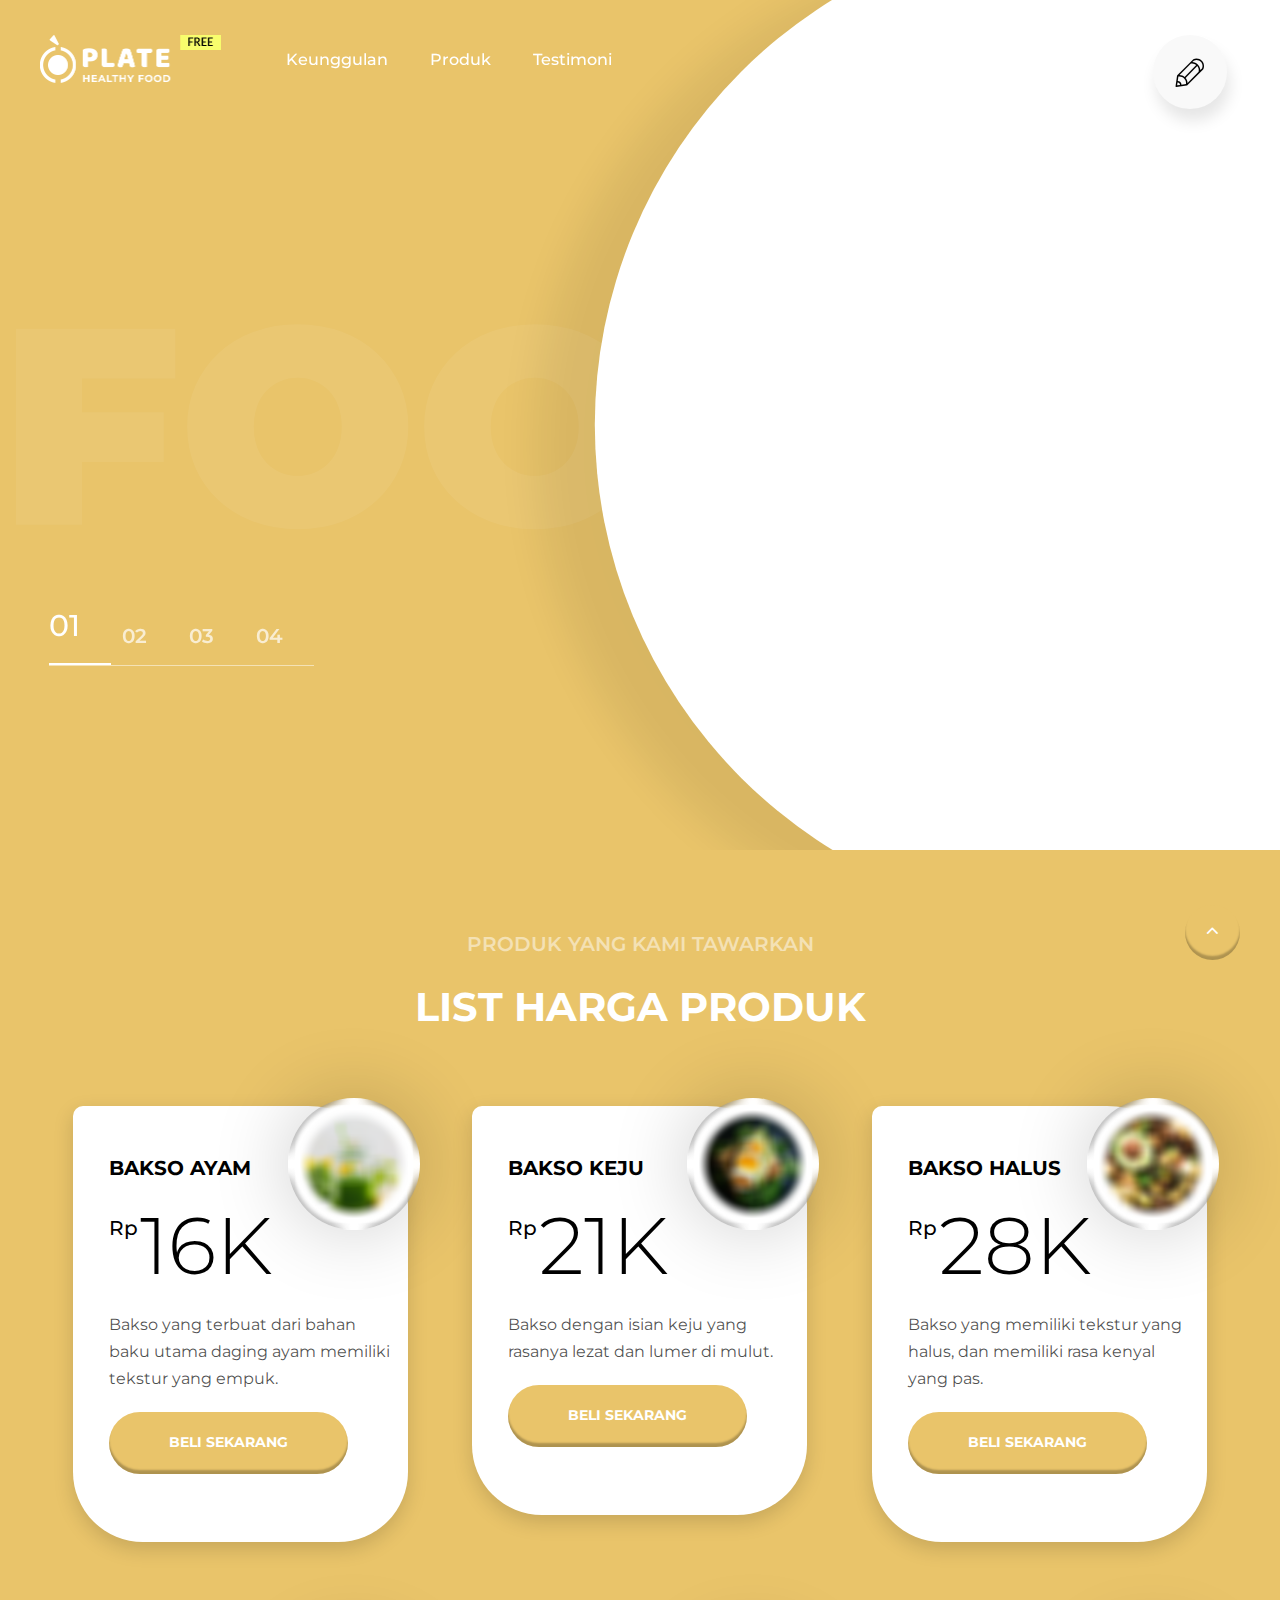
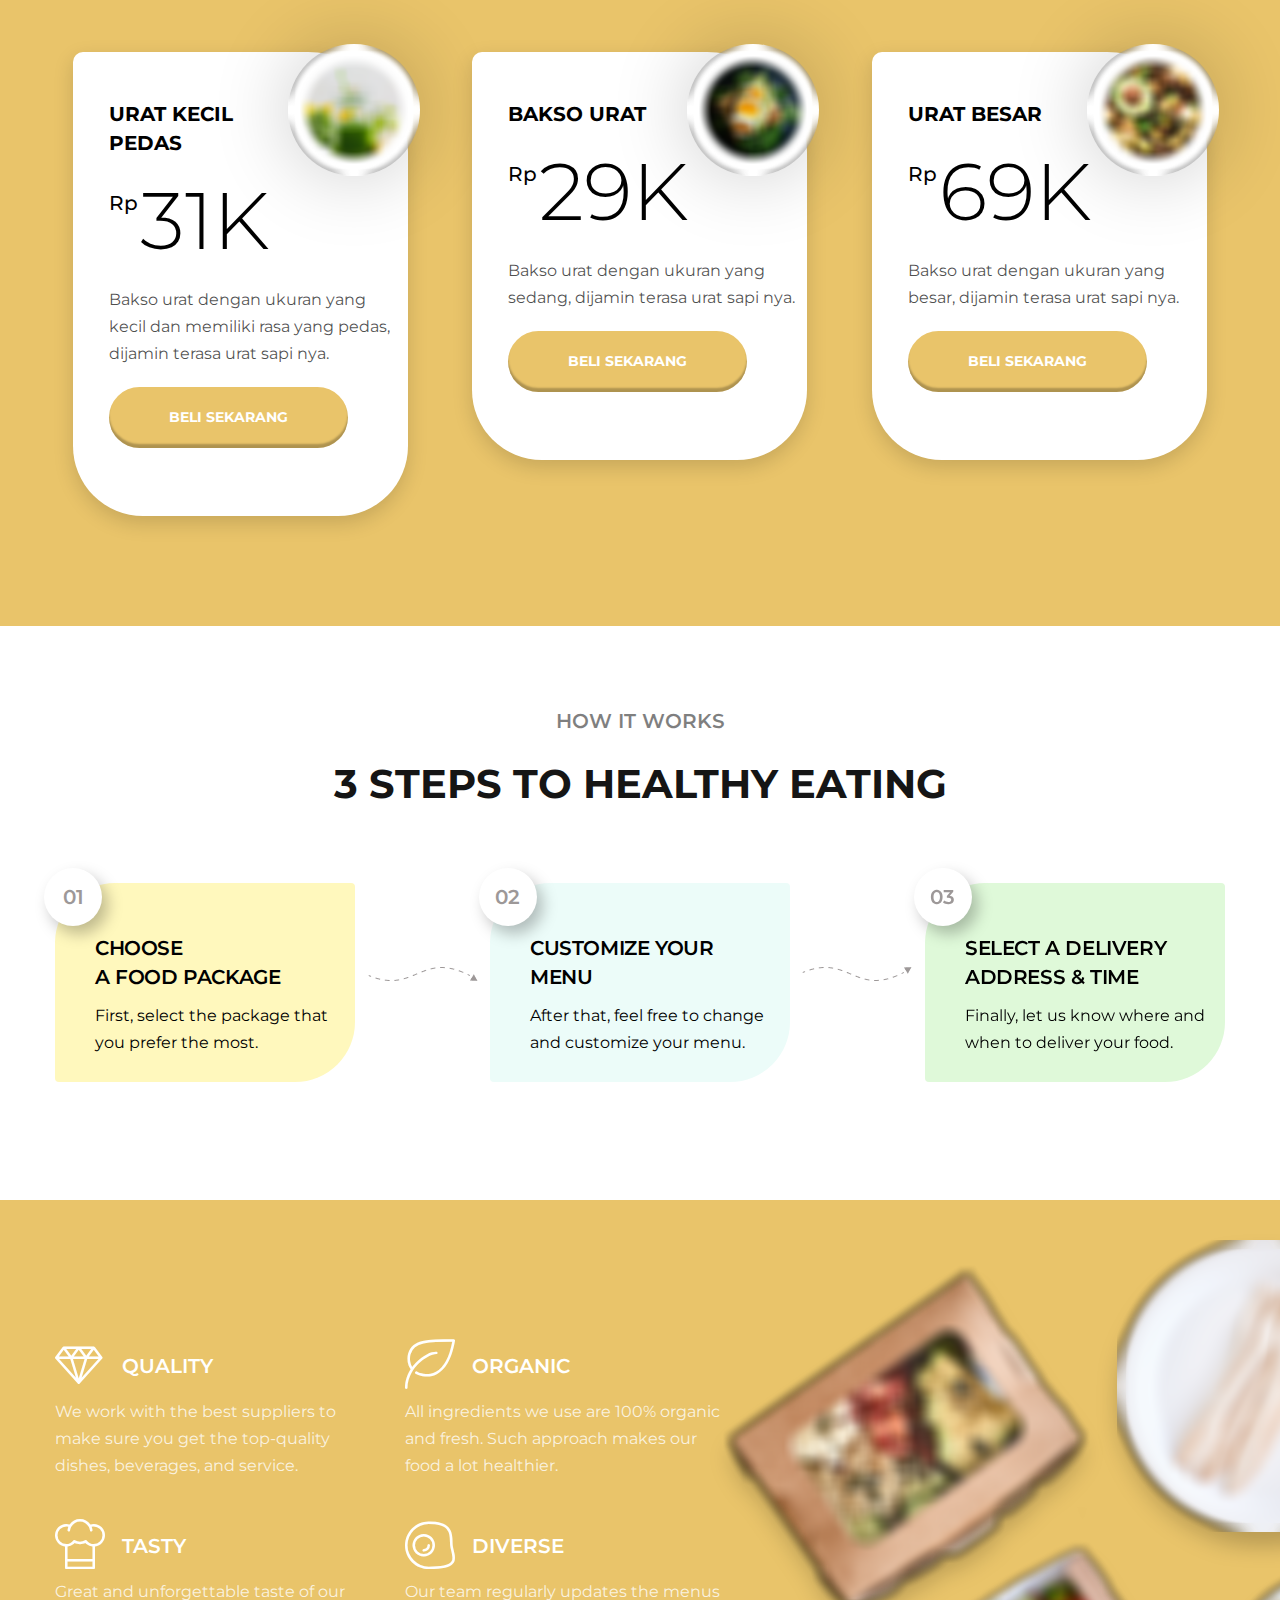
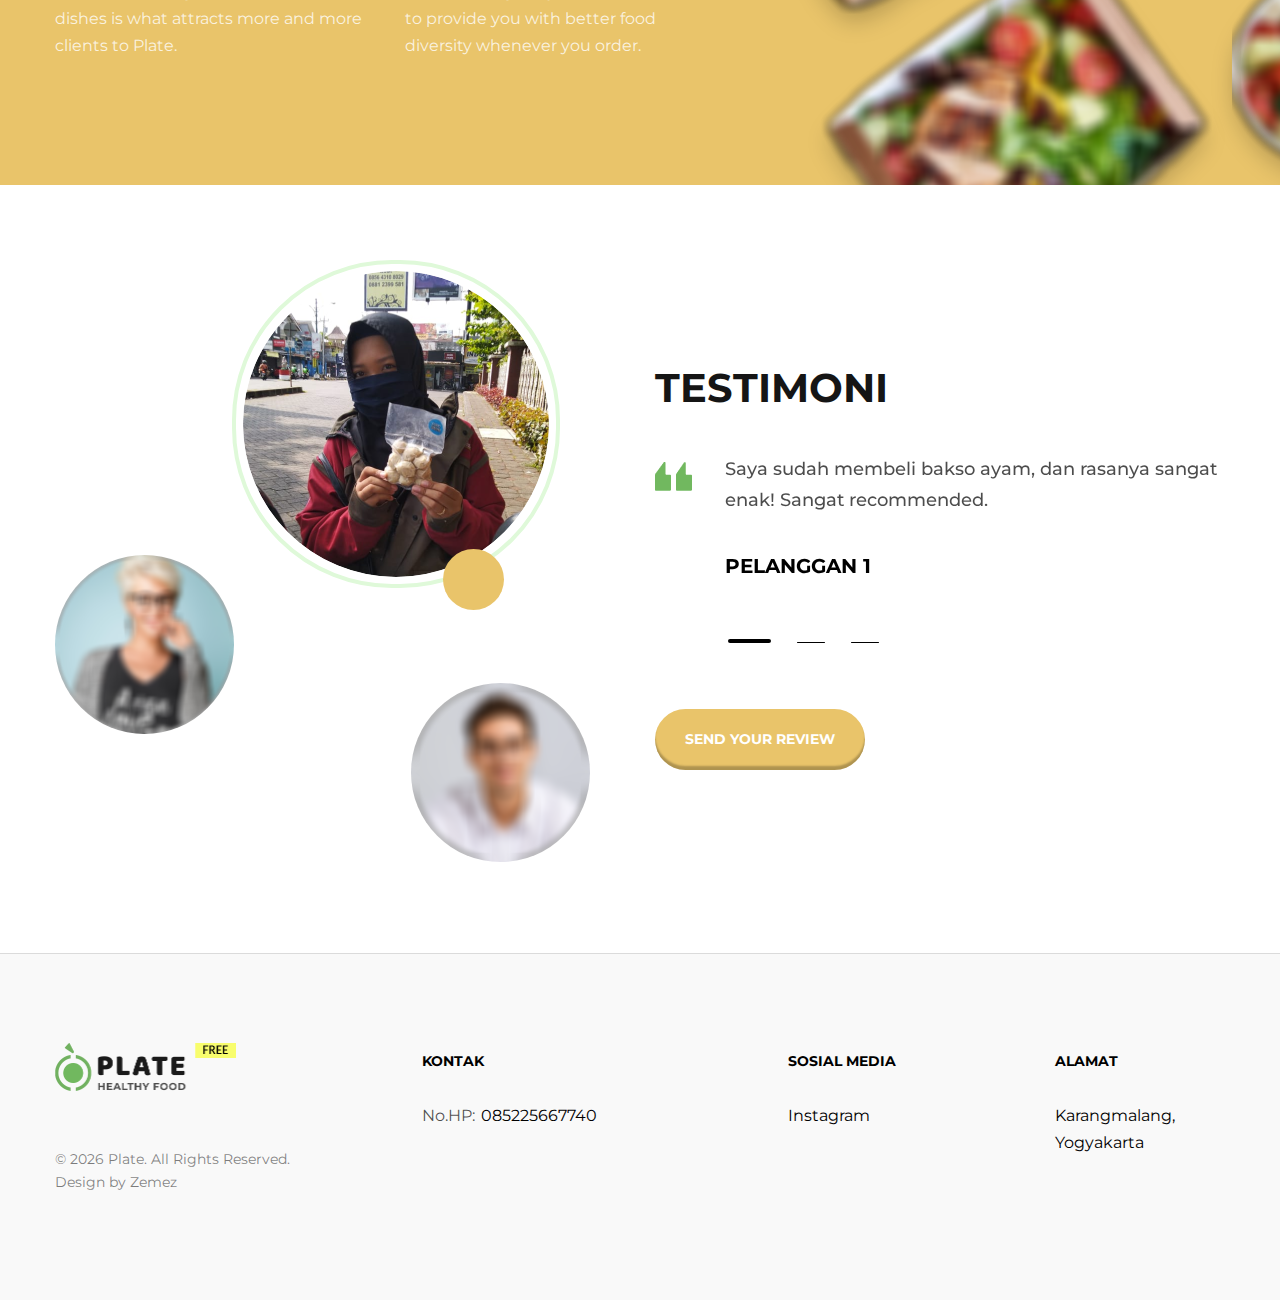
==== index.html @ d0fcd474 "Update index.html" ====
<!DOCTYPE html>
<html class="wide wow-animation" lang="en">
  <head>
    <title>Home</title>
    <meta charset="utf-8">
    <meta name="viewport" content="width=device-width, height=device-height, initial-scale=1.0">
    <meta http-equiv="X-UA-Compatible" content="IE=edge">
    <link rel="icon" href="images/favicon.ico" type="image/x-icon">
    <link rel="stylesheet" type="text/css" href="//fonts.googleapis.com/css?family=Montserrat:300,400,500,600,700,900">
    <link rel="stylesheet" href="css/bootstrap.css">
    <link rel="stylesheet" href="css/fonts.css">
    <link rel="stylesheet" href="css/style.css">
    <style>.ie-panel{display: none;background: #212121;padding: 10px 0;box-shadow: 3px 3px 5px 0 rgba(0,0,0,.3);clear: both;text-align:center;position: relative;z-index: 1;} html.ie-10 .ie-panel, html.lt-ie-10 .ie-panel {display: block;}</style>
  </head>
  <body>
    <div class="ie-panel"><a href="http://windows.microsoft.com/en-US/internet-explorer/"><img src="images/ie8-panel/warning_bar_0000_us.jpg" height="42" width="820" alt="You are using an outdated browser. For a faster, safer browsing experience, upgrade for free today."></a></div>
    <div class="preloader">
      <div class="loader">
        <div class="ball"></div>
        <div class="ball"></div>
        <div class="ball"></div>
      </div>
    </div>
    <div class="page">      
      <div class="position-relative">
        <header class="section page-header" id="keunggulan">
          <!--RD Navbar-->
          <div class="rd-navbar-wrap">
            <nav class="rd-navbar rd-navbar-classic context-dark" data-layout="rd-navbar-fixed" data-sm-layout="rd-navbar-fixed" data-md-layout="rd-navbar-fixed" data-lg-layout="rd-navbar-fixed" data-xl-layout="rd-navbar-static" data-xxl-layout="rd-navbar-static" data-md-device-layout="rd-navbar-fixed" data-lg-device-layout="rd-navbar-fixed" data-xl-device-layout="rd-navbar-static" data-xxl-device-layout="rd-navbar-static" data-lg-stick-up-offset="10px" data-xl-stick-up-offset="10px" data-xxl-stick-up-offset="10px" data-lg-stick-up="true" data-xl-stick-up="true" data-xxl-stick-up="true">
              <div class="rd-navbar-main-outer">
                <div class="rd-navbar-main">
                  <!--RD Navbar Panel-->
                  <div class="rd-navbar-panel">
                    <!--RD Navbar Toggle-->
                    <button class="rd-navbar-toggle" data-rd-navbar-toggle=".rd-navbar-nav-wrap"><span></span></button>
                    <!--RD Navbar Brand-->
                    <div class="rd-navbar-brand">
                      <!--Brand--><a class="brand" href="index.html"><img class="brand-logo-dark" src="images/logo-default-363x100.png" alt="" width="181" height="50"/><img class="brand-logo-light" src="images/logo-inverse-363x100.png" alt="" width="181" height="50"/></a>
                    </div>
                  </div>
                  <div class="rd-navbar-nav-wrap">
                    <ul class="rd-navbar-nav">
                      <li class="rd-nav-item"><a class="rd-nav-link" href="#keunggulan">Keunggulan</a>
                      </li>
                      <li class="rd-nav-item"><a class="rd-nav-link" href="#produk">Produk</a>
                      </li>
                      <li class="rd-nav-item"><a class="rd-nav-link" href="#testimoni">Testimoni</a>
                      </li>
                    </ul>
                  </div>
                </div>
              </div>
              <button class="rd-navbar-aside-open-toggle" data-custom-toggle="#rd-navbar-aside"></button>
              <div class="rd-navbar-aside" id="rd-navbar-aside">
                <h3>Pesan via WhatsApp<br><br></h3>
                <!--RD Mailform-->
                <div class="col-12">
                  <a class="button button-primary" href="https://api.whatsapp.com/send?phone=6285225667740&text=Halo%20,%20apakah%20bakso%20frozen%20ready?">Pesan sekarang</a>
                </div>
              </div>
            </nav>
          </div>
        </header>
        <!--Swiper-->
        <section class="section swiper-container swiper-slider bg-primary" data-autoplay="3500" data-loop="false" data-simulate-touch="false" data-effect="circle-bg" data-speed="750">
          <div class="swiper-bg-text">Food</div>
          <div class="swiper-wrapper">
            <div class="swiper-slide" data-circle-cx=".855" data-circle-cy=".5" data-circle-r=".39">
              <div class="swiper-slide-caption section-md">
                <div class="container">
                  <div class="row row-50 align-items-center swiper-custom-row">
                    <div class="col-lg-5">
                      <h3 class="subtitle" data-swiper-anime='{"animation":"swiperContentRide","duration":900,"delay":900}'>Selamat datang di Bakso4Sekawan</h3>
                      <h1 data-swiper-anime='{"animation":"swiperContentRide","duration":1000,"delay":1000}' data-subtext="#1">Harga terjangkau</h1>
                      <p class="big" data-swiper-anime='{"animation":"swiperContentRide","duration":1100,"delay":1100}'>Harga yang kami tawarkan sangat terjangkau dibanding dengan kompetitor lain.</p>
                      <p class="postitle" data-swiper-anime='{"animation":"swiperContentRide","duration":1200,"delay":1200}'>Murah</p>
                    </div>
                    <div class="box-round-wrap"><img src="images/slider-01-671x671.png" alt="" width="671" height="335" data-swiper-anime='{"animation":"swiperContentFade","duration":1000,"delay":1000}'/>
                    </div>
                  </div>
                </div>
              </div>
            </div>
            <div class="swiper-slide" data-circle-cx=".855" data-circle-cy=".5" data-circle-r=".39">
              <div class="swiper-slide-caption section-md">
                <div class="container">
                  <div class="row row-50 align-items-center swiper-custom-row">
                    <div class="col-lg-5">                      
                      <h1 data-swiper-anime='{"animation":"swiperContentRide","duration":1000,"delay":1000}' data-subtext="100%">HALAL</h1>
                      <p class="big" data-swiper-anime='{"animation":"swiperContentRide","duration":1100,"delay":1100}'>Semua produk kami 100% Halal sehingga aman untuk dikonsumsi.</p>
                      <p class="postitle" data-swiper-anime='{"animation":"swiperContentRide","duration":1200,"delay":1200}'>Halal</p>
                    </div>
                    <div class="box-round-wrap"><img src="images/slider-02-671x671.png" alt="" width="671" height="335" data-swiper-anime='{"animation":"swiperContentFade","duration":1000,"delay":1000}'/>
                    </div>
                  </div>
                </div>
              </div>
            </div>
            <div class="swiper-slide" data-circle-cx=".855" data-circle-cy=".5" data-circle-r=".39">
              <div class="swiper-slide-caption section-md">
                <div class="container">
                  <div class="row row-50 align-items-center swiper-custom-row">
                    <div class="col-lg-5">
                      <h1 data-swiper-anime='{"animation":"swiperContentRide","duration":1000,"delay":1000}' data-subtext="6">Varian Bakso</h1>
                      <p class="big" data-swiper-anime='{"animation":"swiperContentRide","duration":1100,"delay":1100}'>Kami memiliki 6 varian bakso yang dapat anda beli.</p>
                      <p class="postitle" data-swiper-anime='{"animation":"swiperContentRide","duration":1200,"delay":1200}'>Bervariasi</p>
                    </div>
                    <div class="box-round-wrap"><img src="images/slider-03-671x671.png" alt="" width="671" height="335" data-swiper-anime='{"animation":"swiperContentFade","duration":1000,"delay":1000}'/>
                    </div>
                  </div>
                </div>
              </div>
            </div>
            <div class="swiper-slide" data-circle-cx=".855" data-circle-cy=".5" data-circle-r=".39">
              <div class="swiper-slide-caption section-md">
                <div class="container">
                  <div class="row row-50 align-items-center swiper-custom-row">
                    <div class="col-lg-5">                      
                      <h1 data-swiper-anime='{"animation":"swiperContentRide","duration":1000,"delay":1000}' data-subtext="2">Cara pembelian yang beragam</h1>
                      <p class="big" data-swiper-anime='{"animation":"swiperContentRide","duration":1100,"delay":1100}'>Produk kami dapat Anda pesan melalui Tokopedia dan Whatsapp.</p>
                      <p class="postitle" data-swiper-anime='{"animation":"swiperContentRide","duration":1200,"delay":1200}'>Pemesanan</p>
                    </div>
                    <div class="box-round-wrap"><img src="images/slider-04-671x671.png" alt="" width="671" height="335" data-swiper-anime='{"animation":"swiperContentFade","duration":1000,"delay":1000}'/>
                    </div>
                  </div>
                </div>
              </div>
            </div>
          </div>
          <!--Swiper Pagination-->
          <div class="swiper-pagination"></div>
        </section>
      </div>

      <!-- What we Offer-->
      <section class="section novi-bg novi-bg-img section-md-4 bg-primary" id="produk">
        <div class="container">
          <div class="text-center">
            <h3>Produk yang kami tawarkan</h3>
            <h2>List harga produk</h2>
          </div>
          <div class="row row-50 justify-content-center">
            <div class="col-xl-4 col-md-6">
              <!-- Product-->
              <div class="product novi-bg bg-default">
                <h3 class="product-title">bakso ayam</h3><img class="product-img" src="images/product-01-176x176.png" alt="" width="132" height="88"/>
                <div class="product-price">
                  <div class="product-price-header">
                    <div class="product-price-currency">Rp</div>
                    <div class="product-price-value">16K</div>
                  </div>
                  
                </div>
                <p class="product-text">Bakso yang terbuat dari bahan baku utama daging ayam memiliki tekstur yang empuk. </p><a class="button button-primary" href="https://www.tokopedia.com/msy06/bakso-forzen-bakso-ayam">Beli sekarang</a>
                
              </div>
            </div>
            <div class="col-xl-4 col-md-6">
              <!-- Product-->
              <div class="product novi-bg bg-default">
                <h3 class="product-title">bakso keju</h3><img class="product-img" src="images/product-02-176x176.png" alt="" width="132" height="88"/>
                <div class="product-price">
                  <div class="product-price-header">
                    <div class="product-price-currency">Rp</div>
                    <div class="product-price-value">21K</div>
                  </div>
                  
                </div>
                <p class="product-text">Bakso dengan isian keju yang rasanya lezat dan lumer di mulut.</p><a class="button button-primary" href="https://www.tokopedia.com/msy06/bakso-forzen-bakso-keju">Beli sekarang</a>
                
              </div>
            </div>
            <div class="col-xl-4 col-md-6">
              <!-- Product-->
              <div class="product novi-bg bg-default">
                <h3 class="product-title">bakso halus</h3><img class="product-img" src="images/product-03-176x176.png" alt="" width="132" height="88"/>
                <div class="product-price">
                  <div class="product-price-header">
                    <div class="product-price-currency">Rp</div>
                    <div class="product-price-value">28K</div>
                  </div>
                  
                </div>
                <p class="product-text">Bakso yang memiliki tekstur yang halus, dan memiliki rasa kenyal yang pas.</p><a class="button button-primary" href="https://www.tokopedia.com/msy06/bakso-forzen-bakso-halus">Beli sekarang</a>
                
              </div>
            </div>
          </div>
        </div>
      </section>

      <section class="section novi-bg novi-bg-img section-md-4 bg-primary">
        <div class="container">
          <div class="row row-50 justify-content-center">
            <div class="col-xl-4 col-md-6">
              <!-- Product-->
              <div class="product novi-bg bg-default">
                <h3 class="product-title">Urat kecil<br>pedas</h3><img class="product-img" src="images/product-01-176x176.png" alt="" width="132" height="88"/>
                <div class="product-price">
                  <div class="product-price-header">
                    <div class="product-price-currency">Rp</div>
                    <div class="product-price-value">31K</div>
                  </div>
                  
                </div>
                <p class="product-text">Bakso urat dengan ukuran yang kecil dan memiliki rasa yang pedas, dijamin terasa urat sapi nya.</p><a class="button button-primary" href="https://www.tokopedia.com/msy06/bakso-forzen-urat-kecil-pdas">Beli sekarang</a>
                
              </div>
            </div>
            <div class="col-xl-4 col-md-6">
              <!-- Product-->
              <div class="product novi-bg bg-default">
                <h3 class="product-title">Bakso urat</h3><img class="product-img" src="images/product-02-176x176.png" alt="" width="132" height="88"/>
                <div class="product-price">
                  <div class="product-price-header">
                    <div class="product-price-currency">Rp</div>
                    <div class="product-price-value">29K</div>
                  </div>
                  
                </div>
                <p class="product-text">Bakso urat dengan ukuran yang sedang, dijamin terasa urat sapi nya.</p><a class="button button-primary" href="https://www.tokopedia.com/msy06/bakso-forzen-bakso-urat">Beli sekarang</a>
                
              </div>
            </div>
            <div class="col-xl-4 col-md-6">
              <!-- Product-->
              <div class="product novi-bg bg-default">
                <h3 class="product-title">urat besar</h3><img class="product-img" src="images/product-03-176x176.png" alt="" width="132" height="88"/>
                <div class="product-price">
                  <div class="product-price-header">
                    <div class="product-price-currency">Rp</div>
                    <div class="product-price-value">69K</div>
                  </div>
                  
                </div>
                <p class="product-text">Bakso urat dengan ukuran yang besar, dijamin terasa urat sapi nya.</p><a class="button button-primary" href="https://www.tokopedia.com/msy06/bakso-forzen-urat-besar">Beli sekarang</a>
                
              </div>
            </div>
          </div>
        </div>
      </section>

      <!-- How it Works-->
      <section class="section novi-bg novi-bg-img section-md-2 bg-default">
        <div class="container">
          <div class="text-center">
            <h3>how it works</h3>
            <h2>3 steps to healthy eating</h2>
          </div>
          <div class="row row-50 post-classic-counter justify-content-lg-between justify-content-center">
            <div class="col-lg-4 col-sm-6">
              <div class="post-classic novi-bg bg-secondary-1">
                <h3 class="post-classic-title">choose <br> a food package</h3>
                <p class="post-classic-text">First, select the package that you prefer the most.</p>
              </div>
            </div>
            <div class="col-lg-4 col-sm-6">
              <div class="post-classic novi-bg bg-secondary-2">
                <h3 class="post-classic-title">customize your menu</h3>
                <p class="post-classic-text">After that, feel free to change and customize your menu.</p>
              </div>
            </div>
            <div class="col-lg-4 col-sm-6">
              <div class="post-classic novi-bg bg-secondary-3">
                <h3 class="post-classic-title">Select a delivery <br> address & time</h3>
                <p class="post-classic-text">Finally, let us know where and when to deliver your food.</p>
              </div>
            </div>
          </div>
        </div>
      </section>

      <!-- Advantages-->
      <section class="section novi-bg novi-bg-img section-custom section-lg bg-primary">
        <div class="container">
          <div class="row row-fix">
            <div class="col-lg-7">
              <div class="row row-40">
                <div class="col-md-6">
                  <div class="box-icon">
                    <div class="box-icon-header">
                      <div class="icon novi-icon icon-lg linearicons-diamond2"></div>
                      <h3 class="box-icon-title">Quality</h3>
                    </div>
                    <p class="box-icon-text">We work with the best suppliers to make sure you get the top-quality dishes, beverages, and service.</p>
                  </div>
                </div>
                <div class="col-md-6">
                  <div class="box-icon">
                    <div class="box-icon-header">
                      <div class="icon novi-icon icon-lg linearicons-leaf"></div>
                      <h3 class="box-icon-title">organic</h3>
                    </div>
                    <p class="box-icon-text">All ingredients we use are 100% organic and fresh. Such approach makes our food a lot healthier.</p>
                  </div>
                </div>
                <div class="col-md-6">
                  <div class="box-icon">
                    <div class="box-icon-header">
                      <div class="icon novi-icon icon-lg linearicons-chef"></div>
                      <h3 class="box-icon-title">tasty</h3>
                    </div>
                    <p class="box-icon-text">Great and unforgettable taste of our dishes is what attracts more and more clients to Plate.</p>
                  </div>
                </div>
                <div class="col-md-6">
                  <div class="box-icon">
                    <div class="box-icon-header">
                      <div class="icon novi-icon icon-lg linearicons-egg2"></div>
                      <h3 class="box-icon-title">Diverse</h3>
                    </div>
                    <p class="box-icon-text">Our team regularly updates the menus to provide you with better food diversity whenever you order.</p>
                  </div>
                </div>
              </div>
            </div>
          </div>
        </div>
        <div class="box-custom-3">
          <div class="box-custom-3-img-wrap"><img src="images/home-01-382x375.png" alt="" width="382" height="187"/>
          </div>
          <div class="box-custom-3-img-wrap"><img src="images/home-02-293x293.png" alt="" width="293" height="146"/>
          </div>
          <div class="box-custom-3-img-wrap"><img src="images/home-03-461x407.png" alt="" width="461" height="203"/>
          </div>
          <div class="box-custom-3-img-wrap"><img src="images/home-04-191x191.png" alt="" width="191" height="95"/>
          </div>
        </div>
      </section>

      <!-- Testimonials-->
      <section class="section novi-bg novi-bg-img section-md-3 bg-default" id="testimoni">
        <div class="container">
          <div class="row row-40 align-items-center">
            <div class="col-lg-6">
              <div class="owl-pagination-custom" id="owl-pagination-custom">
                <div class="data-dots-custom" data-owl-item="0"><img src="images/testimoni1.png" alt="" width="306" height="153"/>
                </div>
                <div class="data-dots-custom" data-owl-item="1"><img src="images/shutter-testimonials-02-306x306.png" alt="" width="179" height="89"/>
                </div>
                <div class="data-dots-custom" data-owl-item="2"><img src="images/testimonials-03-179x179.png" alt="" width="179" height="89"/>
                </div>
              </div>
            </div>
            <div class="col-lg-6">              
              <h2>Testimoni</h2>
              <!-- Owl Carousel-->
              <div class="quote-classic-wrap">
                <div class="quote-classic-img"><img src="images/quote-37x29.png" alt="" width="37" height="14"/>
                </div>
                <div class="owl-carousel owl-carousel-classic" data-items="1" data-dots="true" data-loop="false" data-autoplay="false" data-mouse-drag="false" data-dots-custom="#owl-pagination-custom">
                  <div class="quote-classic">
                    <p class="big">Saya sudah membeli bakso ayam, dan rasanya sangat enak! Sangat recommended.</p>
                    <h3 class="quote-classic-name">Pelanggan 1</h3>
                  </div>
                  <div class="quote-classic">
                    <p class="big">Saya suka bakso keju, rasanya sangat enak sekali.</p>
                    <h3 class="quote-classic-name">Pelanggan 2</h3>
                  </div>
                  <div class="quote-classic">
                    <p class="big">Harganya sangat murah, dan penjualnya juga ramah.</p>
                    <h3 class="quote-classic-name">Pelanggan 3</h3>
                  </div>
                </div>
              </div><a class="button button-primary button-sm" href="https://bakso4sekawan.store/mt.html">Send Your Review</a>
            </div>
          </div>
        </div>
      </section>

      
      <footer class="section footer-classic">
        <div class="container">
          <div class="row row-50 justify-content-between">
            <div class="col-xl-3 col-md-6">
              <!--Brand--><a class="brand" href="index.html"><img class="brand-logo-dark" src="images/logo-default-363x100.png" alt="" width="181" height="50"/><img class="brand-logo-light" src="images/logo-inverse-363x100.png" alt="" width="181" height="50"/></a>
              <p class="rights"><span>&copy;&nbsp;</span><span class="copyright-year"></span><span>&nbsp;</span><span>Plate</span><span>.&nbsp;All Rights Reserved. Design by Zemez</span></p>
            </div>
            <div class="col-xl-3 col-md-6">
              <p class="footer-classic-title">Kontak</p>
              <ul class="footer-classic-list">
                <li>
                  <ul>
                    <li>
                      <dl class="footer-classic-dl">
                        <dt>No.HP:</dt>
                        <dd><a href="tel:#">085225667740</a></dd>
                      </dl>
                    </li>                    
                  </ul>
                </li>                
              </ul>
            </div>
            <div class="col-xl-2 col-md-6">
              <p class="footer-classic-title">Sosial Media</p>
              <ul class="footer-classic-nav">
                <li><a href="https://instagram.com/bakso_4sekawan">Instagram</a></li>                
              </ul>
            </div>
            <div class="col-xl-2 col-md-6">
              <p class="footer-classic-title">Alamat</p>
              <ul class="footer-classic-nav">
                <li><a href="https://goo.gl/maps/tL8tVJrXXjxfgPoo7">Karangmalang, Yogyakarta</a></li>                
              </ul>
            </div>
          </div>
        </div>
      </footer>
    </div>
    <div class="snackbars" id="form-output-global"></div>
    <script src="js/core.min.js"></script>
    <script src="js/script.js"></script>
    <!--coded by kraken-->
  </body>
</html>
---- css/fonts.css ----
/*
* Fonts
*//*
*
* Font Awesome Icons 4.7.0
* --------------------------------------------------
*/@font-face {	font-family: 'FontAwesome';	src: url("../fonts/fontawesome-webfont.eot?v=4.7.0");	src: url("../fonts/fontawesome-webfont.eot?#iefix&v=4.7.0") format("embedded-opentype"), url("../fonts/fontawesome-webfont.woff2?v=4.7.0") format("woff2"), url("../fonts/fontawesome-webfont.woff?v=4.7.0") format("woff"), url("../fonts/fontawesome-webfont.ttf?v=4.7.0") format("truetype"), url("../fonts/fontawesome-webfont.svg?v=4.7.0#fontawesomeregular") format("svg");	font-weight: normal;	font-style: normal;}.fa {	display: inline-block;	font-family: 'FontAwesome';	font-size: inherit;	text-rendering: auto;	-webkit-font-smoothing: antialiased;	-moz-osx-font-smoothing: grayscale;}[class*='fa-']:before {	font-weight: 400;	font-family: 'FontAwesome';}/* makes the font 33% larger relative to the icon container */.fa-lg {	font-size: 1.33333333em;	line-height: 0.75em;	vertical-align: -15%;}.fa-2x {	font-size: 2em;}.fa-3x {	font-size: 3em;}.fa-4x {	font-size: 4em;}.fa-5x {	font-size: 5em;}.fa-fw {	width: 1.28571429em;	text-align: center;}.fa-ul {	padding-left: 0;	margin-left: 2.14285714em;	list-style-type: none;}.fa-ul > li {	position: relative;}.fa-li {	position: absolute;	left: -2.14285714em;	width: 2.14285714em;	top: 0.14285714em;	text-align: center;}.fa-li.fa-lg {	left: -1.85714286em;}.fa-border {	padding: .2em .25em .15em;	border: solid 0.08em #eeeeee;	border-radius: .1em;}.fa-pull-left {	float: left;}.fa-pull-right {	float: right;}.fa.fa-pull-left {	margin-right: .3em;}.fa.fa-pull-right {	margin-left: .3em;}/* Deprecated as of 4.4.0 */.pull-right {	float: right;}.pull-left {	float: left;}.fa.pull-left {	margin-right: .3em;}.fa.pull-right {	margin-left: .3em;}.fa-spin {	-webkit-animation: fa-spin 2s infinite linear;	animation: fa-spin 2s infinite linear;}.fa-pulse {	-webkit-animation: fa-spin 1s infinite steps(8);	animation: fa-spin 1s infinite steps(8);}@-webkit-keyframes fa-spin {	0% {		-webkit-transform: rotate(0deg);		transform: rotate(0deg);	}	100% {		-webkit-transform: rotate(359deg);		transform: rotate(359deg);	}}@keyframes fa-spin {	0% {		-webkit-transform: rotate(0deg);		transform: rotate(0deg);	}	100% {		-webkit-transform: rotate(359deg);		transform: rotate(359deg);	}}.fa-rotate-90 {	-ms-filter: "progid:DXImageTransform.Microsoft.BasicImage(rotation=1)";	-webkit-transform: rotate(90deg);	-ms-transform: rotate(90deg);	transform: rotate(90deg);}.fa-rotate-180 {	-ms-filter: "progid:DXImageTransform.Microsoft.BasicImage(rotation=2)";	-webkit-transform: rotate(180deg);	-ms-transform: rotate(180deg);	transform: rotate(180deg);}.fa-rotate-270 {	-ms-filter: "progid:DXImageTransform.Microsoft.BasicImage(rotation=3)";	-webkit-transform: rotate(270deg);	-ms-transform: rotate(270deg);	transform: rotate(270deg);}.fa-flip-horizontal {	-ms-filter: "progid:DXImageTransform.Microsoft.BasicImage(rotation=0, mirror=1)";	-webkit-transform: scale(-1, 1);	-ms-transform: scale(-1, 1);	transform: scale(-1, 1);}.fa-flip-vertical {	-ms-filter: "progid:DXImageTransform.Microsoft.BasicImage(rotation=2, mirror=1)";	-webkit-transform: scale(1, -1);	-ms-transform: scale(1, -1);	transform: scale(1, -1);}:root .fa-rotate-90,:root .fa-rotate-180,:root .fa-rotate-270,:root .fa-flip-horizontal,:root .fa-flip-vertical {	filter: none;}.fa-stack {	position: relative;	display: inline-block;	width: 2em;	height: 2em;	line-height: 2em;	vertical-align: middle;}.fa-stack-1x,.fa-stack-2x {	position: absolute;	left: 0;	width: 100%;	text-align: center;}.fa-stack-1x {	line-height: inherit;}.fa-stack-2x {	font-size: 2em;}.fa-inverse {	color: #ffffff;}/* Font Awesome uses the Unicode Private Use Area (PUA) to ensure screen
   readers do not read off random characters that represent icons */.fa-glass:before {	content: "\f000";}.fa-music:before {	content: "\f001";}.fa-search:before {	content: "\f002";}.fa-envelope-o:before {	content: "\f003";}.fa-heart:before {	content: "\f004";}.fa-star:before {	content: "\f005";}.fa-star-o:before {	content: "\f006";}.fa-user:before {	content: "\f007";}.fa-film:before {	content: "\f008";}.fa-th-large:before {	content: "\f009";}.fa-th:before {	content: "\f00a";}.fa-th-list:before {	content: "\f00b";}.fa-check:before {	content: "\f00c";}.fa-remove:before,.fa-close:before,.fa-times:before {	content: "\f00d";}.fa-search-plus:before {	content: "\f00e";}.fa-search-minus:before {	content: "\f010";}.fa-power-off:before {	content: "\f011";}.fa-signal:before {	content: "\f012";}.fa-gear:before,.fa-cog:before {	content: "\f013";}.fa-trash-o:before {	content: "\f014";}.fa-home:before {	content: "\f015";}.fa-file-o:before {	content: "\f016";}.fa-clock-o:before {	content: "\f017";}.fa-road:before {	content: "\f018";}.fa-download:before {	content: "\f019";}.fa-arrow-circle-o-down:before {	content: "\f01a";}.fa-arrow-circle-o-up:before {	content: "\f01b";}.fa-inbox:before {	content: "\f01c";}.fa-play-circle-o:before {	content: "\f01d";}.fa-rotate-right:before,.fa-repeat:before {	content: "\f01e";}.fa-refresh:before {	content: "\f021";}.fa-list-alt:before {	content: "\f022";}.fa-lock:before {	content: "\f023";}.fa-flag:before {	content: "\f024";}.fa-headphones:before {	content: "\f025";}.fa-volume-off:before {	content: "\f026";}.fa-volume-down:before {	content: "\f027";}.fa-volume-up:before {	content: "\f028";}.fa-qrcode:before {	content: "\f029";}.fa-barcode:before {	content: "\f02a";}.fa-tag:before {	content: "\f02b";}.fa-tags:before {	content: "\f02c";}.fa-book:before {	content: "\f02d";}.fa-bookmark:before {	content: "\f02e";}.fa-print:before {	content: "\f02f";}.fa-camera:before {	content: "\f030";}.fa-font:before {	content: "\f031";}.fa-bold:before {	content: "\f032";}.fa-italic:before {	content: "\f033";}.fa-text-height:before {	content: "\f034";}.fa-text-width:before {	content: "\f035";}.fa-align-left:before {	content: "\f036";}.fa-align-center:before {	content: "\f037";}.fa-align-right:before {	content: "\f038";}.fa-align-justify:before {	content: "\f039";}.fa-list:before {	content: "\f03a";}.fa-dedent:before,.fa-outdent:before {	content: "\f03b";}.fa-indent:before {	content: "\f03c";}.fa-video-camera:before {	content: "\f03d";}.fa-photo:before,.fa-image:before,.fa-picture-o:before {	content: "\f03e";}.fa-pencil:before {	content: "\f040";}.fa-map-marker:before {	content: "\f041";}.fa-adjust:before {	content: "\f042";}.fa-tint:before {	content: "\f043";}.fa-edit:before,.fa-pencil-square-o:before {	content: "\f044";}.fa-share-square-o:before {	content: "\f045";}.fa-check-square-o:before {	content: "\f046";}.fa-arrows:before {	content: "\f047";}.fa-step-backward:before {	content: "\f048";}.fa-fast-backward:before {	content: "\f049";}.fa-backward:before {	content: "\f04a";}.fa-play:before {	content: "\f04b";}.fa-pause:before {	content: "\f04c";}.fa-stop:before {	content: "\f04d";}.fa-forward:before {	content: "\f04e";}.fa-fast-forward:before {	content: "\f050";}.fa-step-forward:before {	content: "\f051";}.fa-eject:before {	content: "\f052";}.fa-chevron-left:before {	content: "\f053";}.fa-chevron-right:before {	content: "\f054";}.fa-plus-circle:before {	content: "\f055";}.fa-minus-circle:before {	content: "\f056";}.fa-times-circle:before {	content: "\f057";}.fa-check-circle:before {	content: "\f058";}.fa-question-circle:before {	content: "\f059";}.fa-info-circle:before {	content: "\f05a";}.fa-crosshairs:before {	content: "\f05b";}.fa-times-circle-o:before {	content: "\f05c";}.fa-check-circle-o:before {	content: "\f05d";}.fa-ban:before {	content: "\f05e";}.fa-arrow-left:before {	content: "\f060";}.fa-arrow-right:before {	content: "\f061";}.fa-arrow-up:before {	content: "\f062";}.fa-arrow-down:before {	content: "\f063";}.fa-mail-forward:before,.fa-share:before {	content: "\f064";}.fa-expand:before {	content: "\f065";}.fa-compress:before {	content: "\f066";}.fa-plus:before {	content: "\f067";}.fa-minus:before {	content: "\f068";}.fa-asterisk:before {	content: "\f069";}.fa-exclamation-circle:before {	content: "\f06a";}.fa-gift:before {	content: "\f06b";}.fa-leaf:before {	content: "\f06c";}.fa-fire:before {	content: "\f06d";}.fa-eye:before {	content: "\f06e";}.fa-eye-slash:before {	content: "\f070";}.fa-warning:before,.fa-exclamation-triangle:before {	content: "\f071";}.fa-plane:before {	content: "\f072";}.fa-calendar:before {	content: "\f073";}.fa-random:before {	content: "\f074";}.fa-comment:before {	content: "\f075";}.fa-magnet:before {	content: "\f076";}.fa-chevron-up:before {	content: "\f077";}.fa-chevron-down:before {	content: "\f078";}.fa-retweet:before {	content: "\f079";}.fa-shopping-cart:before {	content: "\f07a";}.fa-folder:before {	content: "\f07b";}.fa-folder-open:before {	content: "\f07c";}.fa-arrows-v:before {	content: "\f07d";}.fa-arrows-h:before {	content: "\f07e";}.fa-bar-chart-o:before,.fa-bar-chart:before {	content: "\f080";}.fa-twitter-square:before {	content: "\f081";}.fa-facebook-square:before {	content: "\f082";}.fa-camera-retro:before {	content: "\f083";}.fa-key:before {	content: "\f084";}.fa-gears:before,.fa-cogs:before {	content: "\f085";}.fa-comments:before {	content: "\f086";}.fa-thumbs-o-up:before {	content: "\f087";}.fa-thumbs-o-down:before {	content: "\f088";}.fa-star-half:before {	content: "\f089";}.fa-heart-o:before {	content: "\f08a";}.fa-sign-out:before {	content: "\f08b";}.fa-linkedin-square:before {	content: "\f08c";}.fa-thumb-tack:before {	content: "\f08d";}.fa-external-link:before {	content: "\f08e";}.fa-sign-in:before {	content: "\f090";}.fa-trophy:before {	content: "\f091";}.fa-github-square:before {	content: "\f092";}.fa-upload:before {	content: "\f093";}.fa-lemon-o:before {	content: "\f094";}.fa-phone:before {	content: "\f095";}.fa-square-o:before {	content: "\f096";}.fa-bookmark-o:before {	content: "\f097";}.fa-phone-square:before {	content: "\f098";}.fa-twitter:before {	content: "\f099";}.fa-facebook-f:before,.fa-facebook:before {	content: "\f09a";}.fa-github:before {	content: "\f09b";}.fa-unlock:before {	content: "\f09c";}.fa-credit-card:before {	content: "\f09d";}.fa-feed:before,.fa-rss:before {	content: "\f09e";}.fa-hdd-o:before {	content: "\f0a0";}.fa-bullhorn:before {	content: "\f0a1";}.fa-bell:before {	content: "\f0f3";}.fa-certificate:before {	content: "\f0a3";}.fa-hand-o-right:before {	content: "\f0a4";}.fa-hand-o-left:before {	content: "\f0a5";}.fa-hand-o-up:before {	content: "\f0a6";}.fa-hand-o-down:before {	content: "\f0a7";}.fa-arrow-circle-left:before {	content: "\f0a8";}.fa-arrow-circle-right:before {	content: "\f0a9";}.fa-arrow-circle-up:before {	content: "\f0aa";}.fa-arrow-circle-down:before {	content: "\f0ab";}.fa-globe:before {	content: "\f0ac";}.fa-wrench:before {	content: "\f0ad";}.fa-tasks:before {	content: "\f0ae";}.fa-filter:before {	content: "\f0b0";}.fa-briefcase:before {	content: "\f0b1";}.fa-arrows-alt:before {	content: "\f0b2";}.fa-group:before,.fa-users:before {	content: "\f0c0";}.fa-chain:before,.fa-link:before {	content: "\f0c1";}.fa-cloud:before {	content: "\f0c2";}.fa-flask:before {	content: "\f0c3";}.fa-cut:before,.fa-scissors:before {	content: "\f0c4";}.fa-copy:before,.fa-files-o:before {	content: "\f0c5";}.fa-paperclip:before {	content: "\f0c6";}.fa-save:before,.fa-floppy-o:before {	content: "\f0c7";}.fa-square:before {	content: "\f0c8";}.fa-navicon:before,.fa-reorder:before,.fa-bars:before {	content: "\f0c9";}.fa-list-ul:before {	content: "\f0ca";}.fa-list-ol:before {	content: "\f0cb";}.fa-strikethrough:before {	content: "\f0cc";}.fa-underline:before {	content: "\f0cd";}.fa-table:before {	content: "\f0ce";}.fa-magic:before {	content: "\f0d0";}.fa-truck:before {	content: "\f0d1";}.fa-pinterest:before {	content: "\f0d2";}.fa-pinterest-square:before {	content: "\f0d3";}.fa-google-plus-square:before {	content: "\f0d4";}.fa-google-plus:before {	content: "\f0d5";}.fa-money:before {	content: "\f0d6";}.fa-caret-down:before {	content: "\f0d7";}.fa-caret-up:before {	content: "\f0d8";}.fa-caret-left:before {	content: "\f0d9";}.fa-caret-right:before {	content: "\f0da";}.fa-columns:before {	content: "\f0db";}.fa-unsorted:before,.fa-sort:before {	content: "\f0dc";}.fa-sort-down:before,.fa-sort-desc:before {	content: "\f0dd";}.fa-sort-up:before,.fa-sort-asc:before {	content: "\f0de";}.fa-envelope:before {	content: "\f0e0";}.fa-linkedin:before {	content: "\f0e1";}.fa-rotate-left:before,.fa-undo:before {	content: "\f0e2";}.fa-legal:before,.fa-gavel:before {	content: "\f0e3";}.fa-dashboard:before,.fa-tachometer:before {	content: "\f0e4";}.fa-comment-o:before {	content: "\f0e5";}.fa-comments-o:before {	content: "\f0e6";}.fa-flash:before,.fa-bolt:before {	content: "\f0e7";}.fa-sitemap:before {	content: "\f0e8";}.fa-umbrella:before {	content: "\f0e9";}.fa-paste:before,.fa-clipboard:before {	content: "\f0ea";}.fa-lightbulb-o:before {	content: "\f0eb";}.fa-exchange:before {	content: "\f0ec";}.fa-cloud-download:before {	content: "\f0ed";}.fa-cloud-upload:before {	content: "\f0ee";}.fa-user-md:before {	content: "\f0f0";}.fa-stethoscope:before {	content: "\f0f1";}.fa-suitcase:before {	content: "\f0f2";}.fa-bell-o:before {	content: "\f0a2";}.fa-coffee:before {	content: "\f0f4";}.fa-cutlery:before {	content: "\f0f5";}.fa-file-text-o:before {	content: "\f0f6";}.fa-building-o:before {	content: "\f0f7";}.fa-hospital-o:before {	content: "\f0f8";}.fa-ambulance:before {	content: "\f0f9";}.fa-medkit:before {	content: "\f0fa";}.fa-fighter-jet:before {	content: "\f0fb";}.fa-beer:before {	content: "\f0fc";}.fa-h-square:before {	content: "\f0fd";}.fa-plus-square:before {	content: "\f0fe";}.fa-angle-double-left:before {	content: "\f100";}.fa-angle-double-right:before {	content: "\f101";}.fa-angle-double-up:before {	content: "\f102";}.fa-angle-double-down:before {	content: "\f103";}.fa-angle-left:before {	content: "\f104";}.fa-angle-right:before {	content: "\f105";}.fa-angle-up:before {	content: "\f106";}.fa-angle-down:before {	content: "\f107";}.fa-desktop:before {	content: "\f108";}.fa-laptop:before {	content: "\f109";}.fa-tablet:before {	content: "\f10a";}.fa-mobile-phone:before,.fa-mobile:before {	content: "\f10b";}.fa-circle-o:before {	content: "\f10c";}.fa-quote-left:before {	content: "\f10d";}.fa-quote-right:before {	content: "\f10e";}.fa-spinner:before {	content: "\f110";}.fa-circle:before {	content: "\f111";}.fa-mail-reply:before,.fa-reply:before {	content: "\f112";}.fa-github-alt:before {	content: "\f113";}.fa-folder-o:before {	content: "\f114";}.fa-folder-open-o:before {	content: "\f115";}.fa-smile-o:before {	content: "\f118";}.fa-frown-o:before {	content: "\f119";}.fa-meh-o:before {	content: "\f11a";}.fa-gamepad:before {	content: "\f11b";}.fa-keyboard-o:before {	content: "\f11c";}.fa-flag-o:before {	content: "\f11d";}.fa-flag-checkered:before {	content: "\f11e";}.fa-terminal:before {	content: "\f120";}.fa-code:before {	content: "\f121";}.fa-mail-reply-all:before,.fa-reply-all:before {	content: "\f122";}.fa-star-half-empty:before,.fa-star-half-full:before,.fa-star-half-o:before {	content: "\f123";}.fa-location-arrow:before {	content: "\f124";}.fa-crop:before {	content: "\f125";}.fa-code-fork:before {	content: "\f126";}.fa-unlink:before,.fa-chain-broken:before {	content: "\f127";}.fa-question:before {	content: "\f128";}.fa-info:before {	content: "\f129";}.fa-exclamation:before {	content: "\f12a";}.fa-superscript:before {	content: "\f12b";}.fa-subscript:before {	content: "\f12c";}.fa-eraser:before {	content: "\f12d";}.fa-puzzle-piece:before {	content: "\f12e";}.fa-microphone:before {	content: "\f130";}.fa-microphone-slash:before {	content: "\f131";}.fa-shield:before {	content: "\f132";}.fa-calendar-o:before {	content: "\f133";}.fa-fire-extinguisher:before {	content: "\f134";}.fa-rocket:before {	content: "\f135";}.fa-maxcdn:before {	content: "\f136";}.fa-chevron-circle-left:before {	content: "\f137";}.fa-chevron-circle-right:before {	content: "\f138";}.fa-chevron-circle-up:before {	content: "\f139";}.fa-chevron-circle-down:before {	content: "\f13a";}.fa-html5:before {	content: "\f13b";}.fa-css3:before {	content: "\f13c";}.fa-anchor:before {	content: "\f13d";}.fa-unlock-alt:before {	content: "\f13e";}.fa-bullseye:before {	content: "\f140";}.fa-ellipsis-h:before {	content: "\f141";}.fa-ellipsis-v:before {	content: "\f142";}.fa-rss-square:before {	content: "\f143";}.fa-play-circle:before {	content: "\f144";}.fa-ticket:before {	content: "\f145";}.fa-minus-square:before {	content: "\f146";}.fa-minus-square-o:before {	content: "\f147";}.fa-level-up:before {	content: "\f148";}.fa-level-down:before {	content: "\f149";}.fa-check-square:before {	content: "\f14a";}.fa-pencil-square:before {	content: "\f14b";}.fa-external-link-square:before {	content: "\f14c";}.fa-share-square:before {	content: "\f14d";}.fa-compass:before {	content: "\f14e";}.fa-toggle-down:before,.fa-caret-square-o-down:before {	content: "\f150";}.fa-toggle-up:before,.fa-caret-square-o-up:before {	content: "\f151";}.fa-toggle-right:before,.fa-caret-square-o-right:before {	content: "\f152";}.fa-euro:before,.fa-eur:before {	content: "\f153";}.fa-gbp:before {	content: "\f154";}.fa-dollar:before,.fa-usd:before {	content: "\f155";}.fa-rupee:before,.fa-inr:before {	content: "\f156";}.fa-cny:before,.fa-rmb:before,.fa-yen:before,.fa-jpy:before {	content: "\f157";}.fa-ruble:before,.fa-rouble:before,.fa-rub:before {	content: "\f158";}.fa-won:before,.fa-krw:before {	content: "\f159";}.fa-bitcoin:before,.fa-btc:before {	content: "\f15a";}.fa-file:before {	content: "\f15b";}.fa-file-text:before {	content: "\f15c";}.fa-sort-alpha-asc:before {	content: "\f15d";}.fa-sort-alpha-desc:before {	content: "\f15e";}.fa-sort-amount-asc:before {	content: "\f160";}.fa-sort-amount-desc:before {	content: "\f161";}.fa-sort-numeric-asc:before {	content: "\f162";}.fa-sort-numeric-desc:before {	content: "\f163";}.fa-thumbs-up:before {	content: "\f164";}.fa-thumbs-down:before {	content: "\f165";}.fa-youtube-square:before {	content: "\f166";}.fa-youtube:before {	content: "\f167";}.fa-xing:before {	content: "\f168";}.fa-xing-square:before {	content: "\f169";}.fa-youtube-play:before {	content: "\f16a";}.fa-dropbox:before {	content: "\f16b";}.fa-stack-overflow:before {	content: "\f16c";}.fa-instagram:before {	content: "\f16d";}.fa-flickr:before {	content: "\f16e";}.fa-adn:before {	content: "\f170";}.fa-bitbucket:before {	content: "\f171";}.fa-bitbucket-square:before {	content: "\f172";}.fa-tumblr:before {	content: "\f173";}.fa-tumblr-square:before {	content: "\f174";}.fa-long-arrow-down:before {	content: "\f175";}.fa-long-arrow-up:before {	content: "\f176";}.fa-long-arrow-left:before {	content: "\f177";}.fa-long-arrow-right:before {	content: "\f178";}.fa-apple:before {	content: "\f179";}.fa-windows:before {	content: "\f17a";}.fa-android:before {	content: "\f17b";}.fa-linux:before {	content: "\f17c";}.fa-dribbble:before {	content: "\f17d";}.fa-skype:before {	content: "\f17e";}.fa-foursquare:before {	content: "\f180";}.fa-trello:before {	content: "\f181";}.fa-female:before {	content: "\f182";}.fa-male:before {	content: "\f183";}.fa-gittip:before,.fa-gratipay:before {	content: "\f184";}.fa-sun-o:before {	content: "\f185";}.fa-moon-o:before {	content: "\f186";}.fa-archive:before {	content: "\f187";}.fa-bug:before {	content: "\f188";}.fa-vk:before {	content: "\f189";}.fa-weibo:before {	content: "\f18a";}.fa-renren:before {	content: "\f18b";}.fa-pagelines:before {	content: "\f18c";}.fa-stack-exchange:before {	content: "\f18d";}.fa-arrow-circle-o-right:before {	content: "\f18e";}.fa-arrow-circle-o-left:before {	content: "\f190";}.fa-toggle-left:before,.fa-caret-square-o-left:before {	content: "\f191";}.fa-dot-circle-o:before {	content: "\f192";}.fa-wheelchair:before {	content: "\f193";}.fa-vimeo-square:before {	content: "\f194";}.fa-turkish-lira:before,.fa-try:before {	content: "\f195";}.fa-plus-square-o:before {	content: "\f196";}.fa-space-shuttle:before {	content: "\f197";}.fa-slack:before {	content: "\f198";}.fa-envelope-square:before {	content: "\f199";}.fa-wordpress:before {	content: "\f19a";}.fa-openid:before {	content: "\f19b";}.fa-institution:before,.fa-bank:before,.fa-university:before {	content: "\f19c";}.fa-mortar-board:before,.fa-graduation-cap:before {	content: "\f19d";}.fa-yahoo:before {	content: "\f19e";}.fa-google:before {	content: "\f1a0";}.fa-reddit:before {	content: "\f1a1";}.fa-reddit-square:before {	content: "\f1a2";}.fa-stumbleupon-circle:before {	content: "\f1a3";}.fa-stumbleupon:before {	content: "\f1a4";}.fa-delicious:before {	content: "\f1a5";}.fa-digg:before {	content: "\f1a6";}.fa-pied-piper-pp:before {	content: "\f1a7";}.fa-pied-piper-alt:before {	content: "\f1a8";}.fa-drupal:before {	content: "\f1a9";}.fa-joomla:before {	content: "\f1aa";}.fa-language:before {	content: "\f1ab";}.fa-fax:before {	content: "\f1ac";}.fa-building:before {	content: "\f1ad";}.fa-child:before {	content: "\f1ae";}.fa-paw:before {	content: "\f1b0";}.fa-spoon:before {	content: "\f1b1";}.fa-cube:before {	content: "\f1b2";}.fa-cubes:before {	content: "\f1b3";}.fa-behance:before {	content: "\f1b4";}.fa-behance-square:before {	content: "\f1b5";}.fa-steam:before {	content: "\f1b6";}.fa-steam-square:before {	content: "\f1b7";}.fa-recycle:before {	content: "\f1b8";}.fa-automobile:before,.fa-car:before {	content: "\f1b9";}.fa-cab:before,.fa-taxi:before {	content: "\f1ba";}.fa-tree:before {	content: "\f1bb";}.fa-spotify:before {	content: "\f1bc";}.fa-deviantart:before {	content: "\f1bd";}.fa-soundcloud:before {	content: "\f1be";}.fa-database:before {	content: "\f1c0";}.fa-file-pdf-o:before {	content: "\f1c1";}.fa-file-word-o:before {	content: "\f1c2";}.fa-file-excel-o:before {	content: "\f1c3";}.fa-file-powerpoint-o:before {	content: "\f1c4";}.fa-file-photo-o:before,.fa-file-picture-o:before,.fa-file-image-o:before {	content: "\f1c5";}.fa-file-zip-o:before,.fa-file-archive-o:before {	content: "\f1c6";}.fa-file-sound-o:before,.fa-file-audio-o:before {	content: "\f1c7";}.fa-file-movie-o:before,.fa-file-video-o:before {	content: "\f1c8";}.fa-file-code-o:before {	content: "\f1c9";}.fa-vine:before {	content: "\f1ca";}.fa-codepen:before {	content: "\f1cb";}.fa-jsfiddle:before {	content: "\f1cc";}.fa-life-bouy:before,.fa-life-buoy:before,.fa-life-saver:before,.fa-support:before,.fa-life-ring:before {	content: "\f1cd";}.fa-circle-o-notch:before {	content: "\f1ce";}.fa-ra:before,.fa-resistance:before,.fa-rebel:before {	content: "\f1d0";}.fa-ge:before,.fa-empire:before {	content: "\f1d1";}.fa-git-square:before {	content: "\f1d2";}.fa-git:before {	content: "\f1d3";}.fa-y-combinator-square:before,.fa-yc-square:before,.fa-hacker-news:before {	content: "\f1d4";}.fa-tencent-weibo:before {	content: "\f1d5";}.fa-qq:before {	content: "\f1d6";}.fa-wechat:before,.fa-weixin:before {	content: "\f1d7";}.fa-send:before,.fa-paper-plane:before {	content: "\f1d8";}.fa-send-o:before,.fa-paper-plane-o:before {	content: "\f1d9";}.fa-history:before {	content: "\f1da";}.fa-circle-thin:before {	content: "\f1db";}.fa-header:before {	content: "\f1dc";}.fa-paragraph:before {	content: "\f1dd";}.fa-sliders:before {	content: "\f1de";}.fa-share-alt:before {	content: "\f1e0";}.fa-share-alt-square:before {	content: "\f1e1";}.fa-bomb:before {	content: "\f1e2";}.fa-soccer-ball-o:before,.fa-futbol-o:before {	content: "\f1e3";}.fa-tty:before {	content: "\f1e4";}.fa-binoculars:before {	content: "\f1e5";}.fa-plug:before {	content: "\f1e6";}.fa-slideshare:before {	content: "\f1e7";}.fa-twitch:before {	content: "\f1e8";}.fa-yelp:before {	content: "\f1e9";}.fa-newspaper-o:before {	content: "\f1ea";}.fa-wifi:before {	content: "\f1eb";}.fa-calculator:before {	content: "\f1ec";}.fa-paypal:before {	content: "\f1ed";}.fa-google-wallet:before {	content: "\f1ee";}.fa-cc-visa:before {	content: "\f1f0";}.fa-cc-mastercard:before {	content: "\f1f1";}.fa-cc-discover:before {	content: "\f1f2";}.fa-cc-amex:before {	content: "\f1f3";}.fa-cc-paypal:before {	content: "\f1f4";}.fa-cc-stripe:before {	content: "\f1f5";}.fa-bell-slash:before {	content: "\f1f6";}.fa-bell-slash-o:before {	content: "\f1f7";}.fa-trash:before {	content: "\f1f8";}.fa-copyright:before {	content: "\f1f9";}.fa-at:before {	content: "\f1fa";}.fa-eyedropper:before {	content: "\f1fb";}.fa-paint-brush:before {	content: "\f1fc";}.fa-birthday-cake:before {	content: "\f1fd";}.fa-area-chart:before {	content: "\f1fe";}.fa-pie-chart:before {	content: "\f200";}.fa-line-chart:before {	content: "\f201";}.fa-lastfm:before {	content: "\f202";}.fa-lastfm-square:before {	content: "\f203";}.fa-toggle-off:before {	content: "\f204";}.fa-toggle-on:before {	content: "\f205";}.fa-bicycle:before {	content: "\f206";}.fa-bus:before {	content: "\f207";}.fa-ioxhost:before {	content: "\f208";}.fa-angellist:before {	content: "\f209";}.fa-cc:before {	content: "\f20a";}.fa-shekel:before,.fa-sheqel:before,.fa-ils:before {	content: "\f20b";}.fa-meanpath:before {	content: "\f20c";}.fa-buysellads:before {	content: "\f20d";}.fa-connectdevelop:before {	content: "\f20e";}.fa-dashcube:before {	content: "\f210";}.fa-forumbee:before {	content: "\f211";}.fa-leanpub:before {	content: "\f212";}.fa-sellsy:before {	content: "\f213";}.fa-shirtsinbulk:before {	content: "\f214";}.fa-simplybuilt:before {	content: "\f215";}.fa-skyatlas:before {	content: "\f216";}.fa-cart-plus:before {	content: "\f217";}.fa-cart-arrow-down:before {	content: "\f218";}.fa-diamond:before {	content: "\f219";}.fa-ship:before {	content: "\f21a";}.fa-user-secret:before {	content: "\f21b";}.fa-motorcycle:before {	content: "\f21c";}.fa-street-view:before {	content: "\f21d";}.fa-heartbeat:before {	content: "\f21e";}.fa-venus:before {	content: "\f221";}.fa-mars:before {	content: "\f222";}.fa-mercury:before {	content: "\f223";}.fa-intersex:before,.fa-transgender:before {	content: "\f224";}.fa-transgender-alt:before {	content: "\f225";}.fa-venus-double:before {	content: "\f226";}.fa-mars-double:before {	content: "\f227";}.fa-venus-mars:before {	content: "\f228";}.fa-mars-stroke:before {	content: "\f229";}.fa-mars-stroke-v:before {	content: "\f22a";}.fa-mars-stroke-h:before {	content: "\f22b";}.fa-neuter:before {	content: "\f22c";}.fa-genderless:before {	content: "\f22d";}.fa-facebook-official:before {	content: "\f230";}.fa-pinterest-p:before {	content: "\f231";}.fa-whatsapp:before {	content: "\f232";}.fa-server:before {	content: "\f233";}.fa-user-plus:before {	content: "\f234";}.fa-user-times:before {	content: "\f235";}.fa-hotel:before,.fa-bed:before {	content: "\f236";}.fa-viacoin:before {	content: "\f237";}.fa-train:before {	content: "\f238";}.fa-subway:before {	content: "\f239";}.fa-medium:before {	content: "\f23a";}.fa-yc:before,.fa-y-combinator:before {	content: "\f23b";}.fa-optin-monster:before {	content: "\f23c";}.fa-opencart:before {	content: "\f23d";}.fa-expeditedssl:before {	content: "\f23e";}.fa-battery-4:before,.fa-battery:before,.fa-battery-full:before {	content: "\f240";}.fa-battery-3:before,.fa-battery-three-quarters:before {	content: "\f241";}.fa-battery-2:before,.fa-battery-half:before {	content: "\f242";}.fa-battery-1:before,.fa-battery-quarter:before {	content: "\f243";}.fa-battery-0:before,.fa-battery-empty:before {	content: "\f244";}.fa-mouse-pointer:before {	content: "\f245";}.fa-i-cursor:before {	content: "\f246";}.fa-object-group:before {	content: "\f247";}.fa-object-ungroup:before {	content: "\f248";}.fa-sticky-note:before {	content: "\f249";}.fa-sticky-note-o:before {	content: "\f24a";}.fa-cc-jcb:before {	content: "\f24b";}.fa-cc-diners-club:before {	content: "\f24c";}.fa-clone:before {	content: "\f24d";}.fa-balance-scale:before {	content: "\f24e";}.fa-hourglass-o:before {	content: "\f250";}.fa-hourglass-1:before,.fa-hourglass-start:before {	content: "\f251";}.fa-hourglass-2:before,.fa-hourglass-half:before {	content: "\f252";}.fa-hourglass-3:before,.fa-hourglass-end:before {	content: "\f253";}.fa-hourglass:before {	content: "\f254";}.fa-hand-grab-o:before,.fa-hand-rock-o:before {	content: "\f255";}.fa-hand-stop-o:before,.fa-hand-paper-o:before {	content: "\f256";}.fa-hand-scissors-o:before {	content: "\f257";}.fa-hand-lizard-o:before {	content: "\f258";}.fa-hand-spock-o:before {	content: "\f259";}.fa-hand-pointer-o:before {	content: "\f25a";}.fa-hand-peace-o:before {	content: "\f25b";}.fa-trademark:before {	content: "\f25c";}.fa-registered:before {	content: "\f25d";}.fa-creative-commons:before {	content: "\f25e";}.fa-gg:before {	content: "\f260";}.fa-gg-circle:before {	content: "\f261";}.fa-tripadvisor:before {	content: "\f262";}.fa-odnoklassniki:before {	content: "\f263";}.fa-odnoklassniki-square:before {	content: "\f264";}.fa-get-pocket:before {	content: "\f265";}.fa-wikipedia-w:before {	content: "\f266";}.fa-safari:before {	content: "\f267";}.fa-chrome:before {	content: "\f268";}.fa-firefox:before {	content: "\f269";}.fa-opera:before {	content: "\f26a";}.fa-internet-explorer:before {	content: "\f26b";}.fa-tv:before,.fa-television:before {	content: "\f26c";}.fa-contao:before {	content: "\f26d";}.fa-500px:before {	content: "\f26e";}.fa-amazon:before {	content: "\f270";}.fa-calendar-plus-o:before {	content: "\f271";}.fa-calendar-minus-o:before {	content: "\f272";}.fa-calendar-times-o:before {	content: "\f273";}.fa-calendar-check-o:before {	content: "\f274";}.fa-industry:before {	content: "\f275";}.fa-map-pin:before {	content: "\f276";}.fa-map-signs:before {	content: "\f277";}.fa-map-o:before {	content: "\f278";}.fa-map:before {	content: "\f279";}.fa-commenting:before {	content: "\f27a";}.fa-commenting-o:before {	content: "\f27b";}.fa-houzz:before {	content: "\f27c";}.fa-vimeo:before {	content: "\f27d";}.fa-black-tie:before {	content: "\f27e";}.fa-fonticons:before {	content: "\f280";}.fa-reddit-alien:before {	content: "\f281";}.fa-edge:before {	content: "\f282";}.fa-credit-card-alt:before {	content: "\f283";}.fa-codiepie:before {	content: "\f284";}.fa-modx:before {	content: "\f285";}.fa-fort-awesome:before {	content: "\f286";}.fa-usb:before {	content: "\f287";}.fa-product-hunt:before {	content: "\f288";}.fa-mixcloud:before {	content: "\f289";}.fa-scribd:before {	content: "\f28a";}.fa-pause-circle:before {	content: "\f28b";}.fa-pause-circle-o:before {	content: "\f28c";}.fa-stop-circle:before {	content: "\f28d";}.fa-stop-circle-o:before {	content: "\f28e";}.fa-shopping-bag:before {	content: "\f290";}.fa-shopping-basket:before {	content: "\f291";}.fa-hashtag:before {	content: "\f292";}.fa-bluetooth:before {	content: "\f293";}.fa-bluetooth-b:before {	content: "\f294";}.fa-percent:before {	content: "\f295";}.fa-gitlab:before {	content: "\f296";}.fa-wpbeginner:before {	content: "\f297";}.fa-wpforms:before {	content: "\f298";}.fa-envira:before {	content: "\f299";}.fa-universal-access:before {	content: "\f29a";}.fa-wheelchair-alt:before {	content: "\f29b";}.fa-question-circle-o:before {	content: "\f29c";}.fa-blind:before {	content: "\f29d";}.fa-audio-description:before {	content: "\f29e";}.fa-volume-control-phone:before {	content: "\f2a0";}.fa-braille:before {	content: "\f2a1";}.fa-assistive-listening-systems:before {	content: "\f2a2";}.fa-asl-interpreting:before,.fa-american-sign-language-interpreting:before {	content: "\f2a3";}.fa-deafness:before,.fa-hard-of-hearing:before,.fa-deaf:before {	content: "\f2a4";}.fa-glide:before {	content: "\f2a5";}.fa-glide-g:before {	content: "\f2a6";}.fa-signing:before,.fa-sign-language:before {	content: "\f2a7";}.fa-low-vision:before {	content: "\f2a8";}.fa-viadeo:before {	content: "\f2a9";}.fa-viadeo-square:before {	content: "\f2aa";}.fa-snapchat:before {	content: "\f2ab";}.fa-snapchat-ghost:before {	content: "\f2ac";}.fa-snapchat-square:before {	content: "\f2ad";}.fa-pied-piper:before {	content: "\f2ae";}.fa-first-order:before {	content: "\f2b0";}.fa-yoast:before {	content: "\f2b1";}.fa-themeisle:before {	content: "\f2b2";}.fa-google-plus-circle:before,.fa-google-plus-official:before {	content: "\f2b3";}.fa-fa:before,.fa-font-awesome:before {	content: "\f2b4";}.fa-handshake-o:before {	content: "\f2b5";}.fa-envelope-open:before {	content: "\f2b6";}.fa-envelope-open-o:before {	content: "\f2b7";}.fa-linode:before {	content: "\f2b8";}.fa-address-book:before {	content: "\f2b9";}.fa-address-book-o:before {	content: "\f2ba";}.fa-vcard:before,.fa-address-card:before {	content: "\f2bb";}.fa-vcard-o:before,.fa-address-card-o:before {	content: "\f2bc";}.fa-user-circle:before {	content: "\f2bd";}.fa-user-circle-o:before {	content: "\f2be";}.fa-user-o:before {	content: "\f2c0";}.fa-id-badge:before {	content: "\f2c1";}.fa-drivers-license:before,.fa-id-card:before {	content: "\f2c2";}.fa-drivers-license-o:before,.fa-id-card-o:before {	content: "\f2c3";}.fa-quora:before {	content: "\f2c4";}.fa-free-code-camp:before {	content: "\f2c5";}.fa-telegram:before {	content: "\f2c6";}.fa-thermometer-4:before,.fa-thermometer:before,.fa-thermometer-full:before {	content: "\f2c7";}.fa-thermometer-3:before,.fa-thermometer-three-quarters:before {	content: "\f2c8";}.fa-thermometer-2:before,.fa-thermometer-half:before {	content: "\f2c9";}.fa-thermometer-1:before,.fa-thermometer-quarter:before {	content: "\f2ca";}.fa-thermometer-0:before,.fa-thermometer-empty:before {	content: "\f2cb";}.fa-shower:before {	content: "\f2cc";}.fa-bathtub:before,.fa-s15:before,.fa-bath:before {	content: "\f2cd";}.fa-podcast:before {	content: "\f2ce";}.fa-window-maximize:before {	content: "\f2d0";}.fa-window-minimize:before {	content: "\f2d1";}.fa-window-restore:before {	content: "\f2d2";}.fa-times-rectangle:before,.fa-window-close:before {	content: "\f2d3";}.fa-times-rectangle-o:before,.fa-window-close-o:before {	content: "\f2d4";}.fa-bandcamp:before {	content: "\f2d5";}.fa-grav:before {	content: "\f2d6";}.fa-etsy:before {	content: "\f2d7";}.fa-imdb:before {	content: "\f2d8";}.fa-ravelry:before {	content: "\f2d9";}.fa-eercast:before {	content: "\f2da";}.fa-microchip:before {	content: "\f2db";}.fa-snowflake-o:before {	content: "\f2dc";}.fa-superpowers:before {	content: "\f2dd";}.fa-wpexplorer:before {	content: "\f2de";}.fa-meetup:before {	content: "\f2e0";}.sr-only {	position: absolute;	width: 1px;	height: 1px;	padding: 0;	margin: -1px;	overflow: hidden;	clip: rect(0, 0, 0, 0);	border: 0;}.sr-only-focusable:active,.sr-only-focusable:focus {	position: static;	width: auto;	height: auto;	margin: 0;	overflow: visible;	clip: auto;}/*
*
* Material Design Icons
* --------------------------------------------------
*/@font-face {	font-family: "Material Design Icons";	src: url("../fonts/materialdesignicons-webfont.eot?v=1.4.57");	src: url("../fonts/materialdesignicons-webfont.eot?#iefix&v=1.4.57") format("embedded-opentype"), url("../fonts/materialdesignicons-webfont.woff2?v=1.4.57") format("woff2"), url("../fonts/materialdesignicons-webfont.woff?v=1.4.57") format("woff"), url("../fonts/materialdesignicons-webfont.ttf?v=1.4.57") format("truetype"), url("../fonts/materialdesignicons-webfont.svg?v=1.4.57#materialdesigniconsregular") format("svg");	font-weight: normal;	font-style: normal;}.mdi {	display: inline-block;	font: normal normal normal 24px/1 "Material Design Icons";	font-size: inherit;	text-rendering: auto;	-webkit-font-smoothing: antialiased;	-moz-osx-font-smoothing: grayscale;	transform: translate(0, 0);}.mdi-access-point:before {	content: "\f101";}.mdi-access-point-network:before {	content: "\f102";}.mdi-account:before {	content: "\f103";}.mdi-account-alert:before {	content: "\f104";}.mdi-account-box:before {	content: "\f105";}.mdi-account-box-outline:before {	content: "\f106";}.mdi-account-check:before {	content: "\f107";}.mdi-account-circle:before {	content: "\f108";}.mdi-account-convert:before {	content: "\f109";}.mdi-account-key:before {	content: "\f10a";}.mdi-account-location:before {	content: "\f10b";}.mdi-account-minus:before {	content: "\f10c";}.mdi-account-multiple:before {	content: "\f10d";}.mdi-account-multiple-outline:before {	content: "\f10e";}.mdi-account-multiple-plus:before {	content: "\f10f";}.mdi-account-network:before {	content: "\f110";}.mdi-account-off:before {	content: "\f111";}.mdi-account-outline:before {	content: "\f112";}.mdi-account-plus:before {	content: "\f113";}.mdi-account-remove:before {	content: "\f114";}.mdi-account-search:before {	content: "\f115";}.mdi-account-star:before {	content: "\f116";}.mdi-account-star-variant:before {	content: "\f117";}.mdi-account-switch:before {	content: "\f118";}.mdi-adjust:before {	content: "\f119";}.mdi-air-conditioner:before {	content: "\f11a";}.mdi-airballoon:before {	content: "\f11b";}.mdi-airplane:before {	content: "\f11c";}.mdi-airplane-off:before {	content: "\f11d";}.mdi-airplay:before {	content: "\f11e";}.mdi-alarm:before {	content: "\f11f";}.mdi-alarm-check:before {	content: "\f120";}.mdi-alarm-multiple:before {	content: "\f121";}.mdi-alarm-off:before {	content: "\f122";}.mdi-alarm-plus:before {	content: "\f123";}.mdi-album:before {	content: "\f124";}.mdi-alert:before {	content: "\f125";}.mdi-alert-box:before {	content: "\f126";}.mdi-alert-circle:before {	content: "\f127";}.mdi-alert-octagon:before {	content: "\f128";}.mdi-alert-outline:before {	content: "\f129";}.mdi-alpha:before {	content: "\f12a";}.mdi-alphabetical:before {	content: "\f12b";}.mdi-amazon:before {	content: "\f12c";}.mdi-amazon-clouddrive:before {	content: "\f12d";}.mdi-ambulance:before {	content: "\f12e";}.mdi-anchor:before {	content: "\f12f";}.mdi-android:before {	content: "\f130";}.mdi-android-debug-bridge:before {	content: "\f131";}.mdi-android-studio:before {	content: "\f132";}.mdi-apple:before {	content: "\f133";}.mdi-apple-finder:before {	content: "\f134";}.mdi-apple-ios:before {	content: "\f135";}.mdi-apple-mobileme:before {	content: "\f136";}.mdi-apple-safari:before {	content: "\f137";}.mdi-appnet:before {	content: "\f138";}.mdi-apps:before {	content: "\f139";}.mdi-archive:before {	content: "\f13a";}.mdi-arrange-bring-forward:before {	content: "\f13b";}.mdi-arrange-bring-to-front:before {	content: "\f13c";}.mdi-arrange-send-backward:before {	content: "\f13d";}.mdi-arrange-send-to-back:before {	content: "\f13e";}.mdi-arrow-all:before {	content: "\f13f";}.mdi-arrow-bottom-drop-circle:before {	content: "\f140";}.mdi-arrow-bottom-left:before {	content: "\f141";}.mdi-arrow-bottom-right:before {	content: "\f142";}.mdi-arrow-collapse:before {	content: "\f143";}.mdi-arrow-down:before {	content: "\f144";}.mdi-arrow-down-bold:before {	content: "\f145";}.mdi-arrow-down-bold-circle:before {	content: "\f146";}.mdi-arrow-down-bold-circle-outline:before {	content: "\f147";}.mdi-arrow-down-bold-hexagon-outline:before {	content: "\f148";}.mdi-arrow-expand:before {	content: "\f149";}.mdi-arrow-left:before {	content: "\f14a";}.mdi-arrow-left-bold:before {	content: "\f14b";}.mdi-arrow-left-bold-circle:before {	content: "\f14c";}.mdi-arrow-left-bold-circle-outline:before {	content: "\f14d";}.mdi-arrow-left-bold-hexagon-outline:before {	content: "\f14e";}.mdi-arrow-right:before {	content: "\f14f";}.mdi-arrow-right-bold:before {	content: "\f150";}.mdi-arrow-right-bold-circle:before {	content: "\f151";}.mdi-arrow-right-bold-circle-outline:before {	content: "\f152";}.mdi-arrow-right-bold-hexagon-outline:before {	content: "\f153";}.mdi-arrow-top-left:before {	content: "\f154";}.mdi-arrow-top-right:before {	content: "\f155";}.mdi-arrow-up:before {	content: "\f156";}.mdi-arrow-up-bold:before {	content: "\f157";}.mdi-arrow-up-bold-circle:before {	content: "\f158";}.mdi-arrow-up-bold-circle-outline:before {	content: "\f159";}.mdi-arrow-up-bold-hexagon-outline:before {	content: "\f15a";}.mdi-assistant:before {	content: "\f15b";}.mdi-at:before {	content: "\f15c";}.mdi-attachment:before {	content: "\f15d";}.mdi-audiobook:before {	content: "\f15e";}.mdi-auto-fix:before {	content: "\f15f";}.mdi-auto-upload:before {	content: "\f160";}.mdi-autorenew:before {	content: "\f161";}.mdi-av-timer:before {	content: "\f162";}.mdi-baby:before {	content: "\f163";}.mdi-backburger:before {	content: "\f164";}.mdi-backspace:before {	content: "\f165";}.mdi-backup-restore:before {	content: "\f166";}.mdi-bank:before {	content: "\f167";}.mdi-barcode:before {	content: "\f168";}.mdi-barcode-scan:before {	content: "\f169";}.mdi-barley:before {	content: "\f16a";}.mdi-barrel:before {	content: "\f16b";}.mdi-basecamp:before {	content: "\f16c";}.mdi-basket:before {	content: "\f16d";}.mdi-basket-fill:before {	content: "\f16e";}.mdi-basket-unfill:before {	content: "\f16f";}.mdi-battery:before {	content: "\f170";}.mdi-battery-10:before {	content: "\f171";}.mdi-battery-20:before {	content: "\f172";}.mdi-battery-30:before {	content: "\f173";}.mdi-battery-40:before {	content: "\f174";}.mdi-battery-50:before {	content: "\f175";}.mdi-battery-60:before {	content: "\f176";}.mdi-battery-70:before {	content: "\f177";}.mdi-battery-80:before {	content: "\f178";}.mdi-battery-90:before {	content: "\f179";}.mdi-battery-alert:before {	content: "\f17a";}.mdi-battery-charging:before {	content: "\f17b";}.mdi-battery-charging-100:before {	content: "\f17c";}.mdi-battery-charging-20:before {	content: "\f17d";}.mdi-battery-charging-30:before {	content: "\f17e";}.mdi-battery-charging-40:before {	content: "\f17f";}.mdi-battery-charging-60:before {	content: "\f180";}.mdi-battery-charging-80:before {	content: "\f181";}.mdi-battery-charging-90:before {	content: "\f182";}.mdi-battery-minus:before {	content: "\f183";}.mdi-battery-negative:before {	content: "\f184";}.mdi-battery-outline:before {	content: "\f185";}.mdi-battery-plus:before {	content: "\f186";}.mdi-battery-positive:before {	content: "\f187";}.mdi-battery-unknown:before {	content: "\f188";}.mdi-beach:before {	content: "\f189";}.mdi-beaker:before {	content: "\f18a";}.mdi-beaker-empty:before {	content: "\f18b";}.mdi-beaker-empty-outline:before {	content: "\f18c";}.mdi-beaker-outline:before {	content: "\f18d";}.mdi-beats:before {	content: "\f18e";}.mdi-beer:before {	content: "\f18f";}.mdi-behance:before {	content: "\f190";}.mdi-bell:before {	content: "\f191";}.mdi-bell-off:before {	content: "\f192";}.mdi-bell-outline:before {	content: "\f193";}.mdi-bell-plus:before {	content: "\f194";}.mdi-bell-ring:before {	content: "\f195";}.mdi-bell-ring-outline:before {	content: "\f196";}.mdi-bell-sleep:before {	content: "\f197";}.mdi-beta:before {	content: "\f198";}.mdi-bike:before {	content: "\f199";}.mdi-bing:before {	content: "\f19a";}.mdi-binoculars:before {	content: "\f19b";}.mdi-bio:before {	content: "\f19c";}.mdi-biohazard:before {	content: "\f19d";}.mdi-bitbucket:before {	content: "\f19e";}.mdi-black-mesa:before {	content: "\f19f";}.mdi-blackberry:before {	content: "\f1a0";}.mdi-blender:before {	content: "\f1a1";}.mdi-blinds:before {	content: "\f1a2";}.mdi-block-helper:before {	content: "\f1a3";}.mdi-blogger:before {	content: "\f1a4";}.mdi-bluetooth:before {	content: "\f1a5";}.mdi-bluetooth-audio:before {	content: "\f1a6";}.mdi-bluetooth-connect:before {	content: "\f1a7";}.mdi-bluetooth-off:before {	content: "\f1a8";}.mdi-bluetooth-settings:before {	content: "\f1a9";}.mdi-bluetooth-transfer:before {	content: "\f1aa";}.mdi-blur:before {	content: "\f1ab";}.mdi-blur-linear:before {	content: "\f1ac";}.mdi-blur-off:before {	content: "\f1ad";}.mdi-blur-radial:before {	content: "\f1ae";}.mdi-bone:before {	content: "\f1af";}.mdi-book:before {	content: "\f1b0";}.mdi-book-multiple:before {	content: "\f1b1";}.mdi-book-multiple-variant:before {	content: "\f1b2";}.mdi-book-open:before {	content: "\f1b3";}.mdi-book-open-variant:before {	content: "\f1b4";}.mdi-book-variant:before {	content: "\f1b5";}.mdi-bookmark:before {	content: "\f1b6";}.mdi-bookmark-check:before {	content: "\f1b7";}.mdi-bookmark-music:before {	content: "\f1b8";}.mdi-bookmark-outline:before {	content: "\f1b9";}.mdi-bookmark-outline-plus:before {	content: "\f1ba";}.mdi-bookmark-plus:before {	content: "\f1bb";}.mdi-bookmark-remove:before {	content: "\f1bc";}.mdi-border-all:before {	content: "\f1bd";}.mdi-border-bottom:before {	content: "\f1be";}.mdi-border-color:before {	content: "\f1bf";}.mdi-border-horizontal:before {	content: "\f1c0";}.mdi-border-inside:before {	content: "\f1c1";}.mdi-border-left:before {	content: "\f1c2";}.mdi-border-none:before {	content: "\f1c3";}.mdi-border-outside:before {	content: "\f1c4";}.mdi-border-right:before {	content: "\f1c5";}.mdi-border-style:before {	content: "\f1c6";}.mdi-border-top:before {	content: "\f1c7";}.mdi-border-vertical:before {	content: "\f1c8";}.mdi-bowling:before {	content: "\f1c9";}.mdi-box:before {	content: "\f1ca";}.mdi-box-cutter:before {	content: "\f1cb";}.mdi-briefcase:before {	content: "\f1cc";}.mdi-briefcase-check:before {	content: "\f1cd";}.mdi-briefcase-download:before {	content: "\f1ce";}.mdi-briefcase-upload:before {	content: "\f1cf";}.mdi-brightness-1:before {	content: "\f1d0";}.mdi-brightness-2:before {	content: "\f1d1";}.mdi-brightness-3:before {	content: "\f1d2";}.mdi-brightness-4:before {	content: "\f1d3";}.mdi-brightness-5:before {	content: "\f1d4";}.mdi-brightness-6:before {	content: "\f1d5";}.mdi-brightness-7:before {	content: "\f1d6";}.mdi-brightness-auto:before {	content: "\f1d7";}.mdi-broom:before {	content: "\f1d8";}.mdi-brush:before {	content: "\f1d9";}.mdi-bug:before {	content: "\f1da";}.mdi-bulletin-board:before {	content: "\f1db";}.mdi-bullhorn:before {	content: "\f1dc";}.mdi-bus:before {	content: "\f1dd";}.mdi-cached:before {	content: "\f1de";}.mdi-cake:before {	content: "\f1df";}.mdi-cake-layered:before {	content: "\f1e0";}.mdi-cake-variant:before {	content: "\f1e1";}.mdi-calculator:before {	content: "\f1e2";}.mdi-calendar:before {	content: "\f1e3";}.mdi-calendar-blank:before {	content: "\f1e4";}.mdi-calendar-check:before {	content: "\f1e5";}.mdi-calendar-clock:before {	content: "\f1e6";}.mdi-calendar-multiple:before {	content: "\f1e7";}.mdi-calendar-multiple-check:before {	content: "\f1e8";}.mdi-calendar-plus:before {	content: "\f1e9";}.mdi-calendar-remove:before {	content: "\f1ea";}.mdi-calendar-text:before {	content: "\f1eb";}.mdi-calendar-today:before {	content: "\f1ec";}.mdi-call-made:before {	content: "\f1ed";}.mdi-call-merge:before {	content: "\f1ee";}.mdi-call-missed:before {	content: "\f1ef";}.mdi-call-received:before {	content: "\f1f0";}.mdi-call-split:before {	content: "\f1f1";}.mdi-camcorder:before {	content: "\f1f2";}.mdi-camcorder-box:before {	content: "\f1f3";}.mdi-camcorder-box-off:before {	content: "\f1f4";}.mdi-camcorder-off:before {	content: "\f1f5";}.mdi-camera:before {	content: "\f1f6";}.mdi-camera-enhance:before {	content: "\f1f7";}.mdi-camera-front:before {	content: "\f1f8";}.mdi-camera-front-variant:before {	content: "\f1f9";}.mdi-camera-iris:before {	content: "\f1fa";}.mdi-camera-party-mode:before {	content: "\f1fb";}.mdi-camera-rear:before {	content: "\f1fc";}.mdi-camera-rear-variant:before {	content: "\f1fd";}.mdi-camera-switch:before {	content: "\f1fe";}.mdi-camera-timer:before {	content: "\f1ff";}.mdi-candycane:before {	content: "\f200";}.mdi-car:before {	content: "\f201";}.mdi-car-battery:before {	content: "\f202";}.mdi-car-connected:before {	content: "\f203";}.mdi-car-wash:before {	content: "\f204";}.mdi-carrot:before {	content: "\f205";}.mdi-cart:before {	content: "\f206";}.mdi-cart-outline:before {	content: "\f207";}.mdi-cart-plus:before {	content: "\f208";}.mdi-case-sensitive-alt:before {	content: "\f209";}.mdi-cash:before {	content: "\f20a";}.mdi-cash-100:before {	content: "\f20b";}.mdi-cash-multiple:before {	content: "\f20c";}.mdi-cash-usd:before {	content: "\f20d";}.mdi-cast:before {	content: "\f20e";}.mdi-cast-connected:before {	content: "\f20f";}.mdi-castle:before {	content: "\f210";}.mdi-cat:before {	content: "\f211";}.mdi-cellphone:before {	content: "\f212";}.mdi-cellphone-android:before {	content: "\f213";}.mdi-cellphone-basic:before {	content: "\f214";}.mdi-cellphone-dock:before {	content: "\f215";}.mdi-cellphone-iphone:before {	content: "\f216";}.mdi-cellphone-link:before {	content: "\f217";}.mdi-cellphone-link-off:before {	content: "\f218";}.mdi-cellphone-settings:before {	content: "\f219";}.mdi-certificate:before {	content: "\f21a";}.mdi-chair-school:before {	content: "\f21b";}.mdi-chart-arc:before {	content: "\f21c";}.mdi-chart-areaspline:before {	content: "\f21d";}.mdi-chart-bar:before {	content: "\f21e";}.mdi-chart-histogram:before {	content: "\f21f";}.mdi-chart-line:before {	content: "\f220";}.mdi-chart-pie:before {	content: "\f221";}.mdi-check:before {	content: "\f222";}.mdi-check-all:before {	content: "\f223";}.mdi-checkbox-blank:before {	content: "\f224";}.mdi-checkbox-blank-circle:before {	content: "\f225";}.mdi-checkbox-blank-circle-outline:before {	content: "\f226";}.mdi-checkbox-blank-outline:before {	content: "\f227";}.mdi-checkbox-marked:before {	content: "\f228";}.mdi-checkbox-marked-circle:before {	content: "\f229";}.mdi-checkbox-marked-circle-outline:before {	content: "\f22a";}.mdi-checkbox-marked-outline:before {	content: "\f22b";}.mdi-checkbox-multiple-blank:before {	content: "\f22c";}.mdi-checkbox-multiple-blank-outline:before {	content: "\f22d";}.mdi-checkbox-multiple-marked:before {	content: "\f22e";}.mdi-checkbox-multiple-marked-outline:before {	content: "\f22f";}.mdi-checkerboard:before {	content: "\f230";}.mdi-chemical-weapon:before {	content: "\f231";}.mdi-chevron-double-down:before {	content: "\f232";}.mdi-chevron-double-left:before {	content: "\f233";}.mdi-chevron-double-right:before {	content: "\f234";}.mdi-chevron-double-up:before {	content: "\f235";}.mdi-chevron-down:before {	content: "\f236";}.mdi-chevron-left:before {	content: "\f237";}.mdi-chevron-right:before {	content: "\f238";}.mdi-chevron-up:before {	content: "\f239";}.mdi-church:before {	content: "\f23a";}.mdi-cisco-webex:before {	content: "\f23b";}.mdi-city:before {	content: "\f23c";}.mdi-clipboard:before {	content: "\f23d";}.mdi-clipboard-account:before {	content: "\f23e";}.mdi-clipboard-alert:before {	content: "\f23f";}.mdi-clipboard-arrow-down:before {	content: "\f240";}.mdi-clipboard-arrow-left:before {	content: "\f241";}.mdi-clipboard-check:before {	content: "\f242";}.mdi-clipboard-outline:before {	content: "\f243";}.mdi-clipboard-text:before {	content: "\f244";}.mdi-clippy:before {	content: "\f245";}.mdi-clock:before {	content: "\f246";}.mdi-clock-end:before {	content: "\f247";}.mdi-clock-fast:before {	content: "\f248";}.mdi-clock-in:before {	content: "\f249";}.mdi-clock-out:before {	content: "\f24a";}.mdi-clock-start:before {	content: "\f24b";}.mdi-close:before {	content: "\f24c";}.mdi-close-box:before {	content: "\f24d";}.mdi-close-box-outline:before {	content: "\f24e";}.mdi-close-circle:before {	content: "\f24f";}.mdi-close-circle-outline:before {	content: "\f250";}.mdi-close-network:before {	content: "\f251";}.mdi-close-octagon:before {	content: "\f252";}.mdi-close-octagon-outline:before {	content: "\f253";}.mdi-closed-caption:before {	content: "\f254";}.mdi-cloud:before {	content: "\f255";}.mdi-cloud-check:before {	content: "\f256";}.mdi-cloud-circle:before {	content: "\f257";}.mdi-cloud-download:before {	content: "\f258";}.mdi-cloud-outline:before {	content: "\f259";}.mdi-cloud-outline-off:before {	content: "\f25a";}.mdi-cloud-print:before {	content: "\f25b";}.mdi-cloud-print-outline:before {	content: "\f25c";}.mdi-cloud-upload:before {	content: "\f25d";}.mdi-code-array:before {	content: "\f25e";}.mdi-code-braces:before {	content: "\f25f";}.mdi-code-brackets:before {	content: "\f260";}.mdi-code-equal:before {	content: "\f261";}.mdi-code-greater-than:before {	content: "\f262";}.mdi-code-greater-than-or-equal:before {	content: "\f263";}.mdi-code-less-than:before {	content: "\f264";}.mdi-code-less-than-or-equal:before {	content: "\f265";}.mdi-code-not-equal:before {	content: "\f266";}.mdi-code-not-equal-variant:before {	content: "\f267";}.mdi-code-parentheses:before {	content: "\f268";}.mdi-code-string:before {	content: "\f269";}.mdi-code-tags:before {	content: "\f26a";}.mdi-codepen:before {	content: "\f26b";}.mdi-coffee:before {	content: "\f26c";}.mdi-coffee-to-go:before {	content: "\f26d";}.mdi-coin:before {	content: "\f26e";}.mdi-color-helper:before {	content: "\f26f";}.mdi-comment:before {	content: "\f270";}.mdi-comment-account:before {	content: "\f271";}.mdi-comment-account-outline:before {	content: "\f272";}.mdi-comment-alert:before {	content: "\f273";}.mdi-comment-alert-outline:before {	content: "\f274";}.mdi-comment-check:before {	content: "\f275";}.mdi-comment-check-outline:before {	content: "\f276";}.mdi-comment-multiple-outline:before {	content: "\f277";}.mdi-comment-outline:before {	content: "\f278";}.mdi-comment-plus-outline:before {	content: "\f279";}.mdi-comment-processing:before {	content: "\f27a";}.mdi-comment-processing-outline:before {	content: "\f27b";}.mdi-comment-question-outline:before {	content: "\f27c";}.mdi-comment-remove-outline:before {	content: "\f27d";}.mdi-comment-text:before {	content: "\f27e";}.mdi-comment-text-outline:before {	content: "\f27f";}.mdi-compare:before {	content: "\f280";}.mdi-compass:before {	content: "\f281";}.mdi-compass-outline:before {	content: "\f282";}.mdi-console:before {	content: "\f283";}.mdi-contact-mail:before {	content: "\f284";}.mdi-content-copy:before {	content: "\f285";}.mdi-content-cut:before {	content: "\f286";}.mdi-content-duplicate:before {	content: "\f287";}.mdi-content-paste:before {	content: "\f288";}.mdi-content-save:before {	content: "\f289";}.mdi-content-save-all:before {	content: "\f28a";}.mdi-contrast:before {	content: "\f28b";}.mdi-contrast-box:before {	content: "\f28c";}.mdi-contrast-circle:before {	content: "\f28d";}.mdi-cookie:before {	content: "\f28e";}.mdi-cow:before {	content: "\f28f";}.mdi-credit-card:before {	content: "\f290";}.mdi-credit-card-multiple:before {	content: "\f291";}.mdi-credit-card-scan:before {	content: "\f292";}.mdi-crop:before {	content: "\f293";}.mdi-crop-free:before {	content: "\f294";}.mdi-crop-landscape:before {	content: "\f295";}.mdi-crop-portrait:before {	content: "\f296";}.mdi-crop-square:before {	content: "\f297";}.mdi-crosshairs:before {	content: "\f298";}.mdi-crosshairs-gps:before {	content: "\f299";}.mdi-crown:before {	content: "\f29a";}.mdi-cube:before {	content: "\f29b";}.mdi-cube-outline:before {	content: "\f29c";}.mdi-cube-send:before {	content: "\f29d";}.mdi-cube-unfolded:before {	content: "\f29e";}.mdi-cup:before {	content: "\f29f";}.mdi-cup-water:before {	content: "\f2a0";}.mdi-currency-btc:before {	content: "\f2a1";}.mdi-currency-eur:before {	content: "\f2a2";}.mdi-currency-gbp:before {	content: "\f2a3";}.mdi-currency-inr:before {	content: "\f2a4";}.mdi-currency-ngn:before {	content: "\f2a5";}.mdi-currency-rub:before {	content: "\f2a6";}.mdi-currency-try:before {	content: "\f2a7";}.mdi-currency-usd:before {	content: "\f2a8";}.mdi-cursor-default:before {	content: "\f2a9";}.mdi-cursor-default-outline:before {	content: "\f2aa";}.mdi-cursor-move:before {	content: "\f2ab";}.mdi-cursor-pointer:before {	content: "\f2ac";}.mdi-database:before {	content: "\f2ad";}.mdi-database-minus:before {	content: "\f2ae";}.mdi-database-plus:before {	content: "\f2af";}.mdi-debug-step-into:before {	content: "\f2b0";}.mdi-debug-step-out:before {	content: "\f2b1";}.mdi-debug-step-over:before {	content: "\f2b2";}.mdi-decimal-decrease:before {	content: "\f2b3";}.mdi-decimal-increase:before {	content: "\f2b4";}.mdi-delete:before {	content: "\f2b5";}.mdi-delete-variant:before {	content: "\f2b6";}.mdi-delta:before {	content: "\f2b7";}.mdi-deskphone:before {	content: "\f2b8";}.mdi-desktop-mac:before {	content: "\f2b9";}.mdi-desktop-tower:before {	content: "\f2ba";}.mdi-details:before {	content: "\f2bb";}.mdi-deviantart:before {	content: "\f2bc";}.mdi-diamond:before {	content: "\f2bd";}.mdi-dice:before {	content: "\f2be";}.mdi-dice-1:before {	content: "\f2bf";}.mdi-dice-2:before {	content: "\f2c0";}.mdi-dice-3:before {	content: "\f2c1";}.mdi-dice-4:before {	content: "\f2c2";}.mdi-dice-5:before {	content: "\f2c3";}.mdi-dice-6:before {	content: "\f2c4";}.mdi-directions:before {	content: "\f2c5";}.mdi-disk-alert:before {	content: "\f2c6";}.mdi-disqus:before {	content: "\f2c7";}.mdi-disqus-outline:before {	content: "\f2c8";}.mdi-division:before {	content: "\f2c9";}.mdi-division-box:before {	content: "\f2ca";}.mdi-dns:before {	content: "\f2cb";}.mdi-domain:before {	content: "\f2cc";}.mdi-dots-horizontal:before {	content: "\f2cd";}.mdi-dots-vertical:before {	content: "\f2ce";}.mdi-download:before {	content: "\f2cf";}.mdi-drag:before {	content: "\f2d0";}.mdi-drag-horizontal:before {	content: "\f2d1";}.mdi-drag-vertical:before {	content: "\f2d2";}.mdi-drawing:before {	content: "\f2d3";}.mdi-drawing-box:before {	content: "\f2d4";}.mdi-dribbble:before {	content: "\f2d5";}.mdi-dribbble-box:before {	content: "\f2d6";}.mdi-drone:before {	content: "\f2d7";}.mdi-dropbox:before {	content: "\f2d8";}.mdi-drupal:before {	content: "\f2d9";}.mdi-duck:before {	content: "\f2da";}.mdi-dumbbell:before {	content: "\f2db";}.mdi-earth:before {	content: "\f2dc";}.mdi-earth-off:before {	content: "\f2dd";}.mdi-edge:before {	content: "\f2de";}.mdi-eject:before {	content: "\f2df";}.mdi-elevation-decline:before {	content: "\f2e0";}.mdi-elevation-rise:before {	content: "\f2e1";}.mdi-elevator:before {	content: "\f2e2";}.mdi-email:before {	content: "\f2e3";}.mdi-email-open:before {	content: "\f2e4";}.mdi-email-outline:before {	content: "\f2e5";}.mdi-email-secure:before {	content: "\f2e6";}.mdi-emoticon:before {	content: "\f2e7";}.mdi-emoticon-cool:before {	content: "\f2e8";}.mdi-emoticon-devil:before {	content: "\f2e9";}.mdi-emoticon-happy:before {	content: "\f2ea";}.mdi-emoticon-neutral:before {	content: "\f2eb";}.mdi-emoticon-poop:before {	content: "\f2ec";}.mdi-emoticon-sad:before {	content: "\f2ed";}.mdi-emoticon-tongue:before {	content: "\f2ee";}.mdi-engine:before {	content: "\f2ef";}.mdi-engine-outline:before {	content: "\f2f0";}.mdi-equal:before {	content: "\f2f1";}.mdi-equal-box:before {	content: "\f2f2";}.mdi-eraser:before {	content: "\f2f3";}.mdi-escalator:before {	content: "\f2f4";}.mdi-ethernet:before {	content: "\f2f5";}.mdi-ethernet-cable:before {	content: "\f2f6";}.mdi-ethernet-cable-off:before {	content: "\f2f7";}.mdi-etsy:before {	content: "\f2f8";}.mdi-evernote:before {	content: "\f2f9";}.mdi-exclamation:before {	content: "\f2fa";}.mdi-exit-to-app:before {	content: "\f2fb";}.mdi-export:before {	content: "\f2fc";}.mdi-eye:before {	content: "\f2fd";}.mdi-eye-off:before {	content: "\f2fe";}.mdi-eyedropper:before {	content: "\f2ff";}.mdi-eyedropper-variant:before {	content: "\f300";}.mdi-facebook:before {	content: "\f301";}.mdi-facebook-box:before {	content: "\f302";}.mdi-facebook-messenger:before {	content: "\f303";}.mdi-factory:before {	content: "\f304";}.mdi-fan:before {	content: "\f305";}.mdi-fast-forward:before {	content: "\f306";}.mdi-fax:before {	content: "\f307";}.mdi-ferry:before {	content: "\f308";}.mdi-file:before {	content: "\f309";}.mdi-file-chart:before {	content: "\f30a";}.mdi-file-check:before {	content: "\f30b";}.mdi-file-cloud:before {	content: "\f30c";}.mdi-file-delimited:before {	content: "\f30d";}.mdi-file-document:before {	content: "\f30e";}.mdi-file-document-box:before {	content: "\f30f";}.mdi-file-excel:before {	content: "\f310";}.mdi-file-excel-box:before {	content: "\f311";}.mdi-file-export:before {	content: "\f312";}.mdi-file-find:before {	content: "\f313";}.mdi-file-image:before {	content: "\f314";}.mdi-file-import:before {	content: "\f315";}.mdi-file-lock:before {	content: "\f316";}.mdi-file-multiple:before {	content: "\f317";}.mdi-file-music:before {	content: "\f318";}.mdi-file-outline:before {	content: "\f319";}.mdi-file-pdf:before {	content: "\f31a";}.mdi-file-pdf-box:before {	content: "\f31b";}.mdi-file-powerpoint:before {	content: "\f31c";}.mdi-file-powerpoint-box:before {	content: "\f31d";}.mdi-file-presentation-box:before {	content: "\f31e";}.mdi-file-send:before {	content: "\f31f";}.mdi-file-video:before {	content: "\f320";}.mdi-file-word:before {	content: "\f321";}.mdi-file-word-box:before {	content: "\f322";}.mdi-file-xml:before {	content: "\f323";}.mdi-film:before {	content: "\f324";}.mdi-filmstrip:before {	content: "\f325";}.mdi-filmstrip-off:before {	content: "\f326";}.mdi-filter:before {	content: "\f327";}.mdi-filter-outline:before {	content: "\f328";}.mdi-filter-remove:before {	content: "\f329";}.mdi-filter-remove-outline:before {	content: "\f32a";}.mdi-filter-variant:before {	content: "\f32b";}.mdi-fingerprint:before {	content: "\f32c";}.mdi-fire:before {	content: "\f32d";}.mdi-firefox:before {	content: "\f32e";}.mdi-fish:before {	content: "\f32f";}.mdi-flag:before {	content: "\f330";}.mdi-flag-checkered:before {	content: "\f331";}.mdi-flag-outline:before {	content: "\f332";}.mdi-flag-outline-variant:before {	content: "\f333";}.mdi-flag-triangle:before {	content: "\f334";}.mdi-flag-variant:before {	content: "\f335";}.mdi-flash:before {	content: "\f336";}.mdi-flash-auto:before {	content: "\f337";}.mdi-flash-off:before {	content: "\f338";}.mdi-flashlight:before {	content: "\f339";}.mdi-flashlight-off:before {	content: "\f33a";}.mdi-flattr:before {	content: "\f33b";}.mdi-flip-to-back:before {	content: "\f33c";}.mdi-flip-to-front:before {	content: "\f33d";}.mdi-floppy:before {	content: "\f33e";}.mdi-flower:before {	content: "\f33f";}.mdi-folder:before {	content: "\f340";}.mdi-folder-account:before {	content: "\f341";}.mdi-folder-download:before {	content: "\f342";}.mdi-folder-google-drive:before {	content: "\f343";}.mdi-folder-image:before {	content: "\f344";}.mdi-folder-lock:before {	content: "\f345";}.mdi-folder-lock-open:before {	content: "\f346";}.mdi-folder-move:before {	content: "\f347";}.mdi-folder-multiple:before {	content: "\f348";}.mdi-folder-multiple-image:before {	content: "\f349";}.mdi-folder-multiple-outline:before {	content: "\f34a";}.mdi-folder-outline:before {	content: "\f34b";}.mdi-folder-plus:before {	content: "\f34c";}.mdi-folder-remove:before {	content: "\f34d";}.mdi-folder-upload:before {	content: "\f34e";}.mdi-food:before {	content: "\f34f";}.mdi-food-apple:before {	content: "\f350";}.mdi-food-variant:before {	content: "\f351";}.mdi-football:before {	content: "\f352";}.mdi-football-australian:before {	content: "\f353";}.mdi-football-helmet:before {	content: "\f354";}.mdi-format-align-center:before {	content: "\f355";}.mdi-format-align-justify:before {	content: "\f356";}.mdi-format-align-left:before {	content: "\f357";}.mdi-format-align-right:before {	content: "\f358";}.mdi-format-bold:before {	content: "\f359";}.mdi-format-clear:before {	content: "\f35a";}.mdi-format-color-fill:before {	content: "\f35b";}.mdi-format-float-center:before {	content: "\f35c";}.mdi-format-float-left:before {	content: "\f35d";}.mdi-format-float-none:before {	content: "\f35e";}.mdi-format-float-right:before {	content: "\f35f";}.mdi-format-header-1:before {	content: "\f360";}.mdi-format-header-2:before {	content: "\f361";}.mdi-format-header-3:before {	content: "\f362";}.mdi-format-header-4:before {	content: "\f363";}.mdi-format-header-5:before {	content: "\f364";}.mdi-format-header-6:before {	content: "\f365";}.mdi-format-header-decrease:before {	content: "\f366";}.mdi-format-header-equal:before {	content: "\f367";}.mdi-format-header-increase:before {	content: "\f368";}.mdi-format-header-pound:before {	content: "\f369";}.mdi-format-indent-decrease:before {	content: "\f36a";}.mdi-format-indent-increase:before {	content: "\f36b";}.mdi-format-italic:before {	content: "\f36c";}.mdi-format-line-spacing:before {	content: "\f36d";}.mdi-format-list-bulleted:before {	content: "\f36e";}.mdi-format-list-bulleted-type:before {	content: "\f36f";}.mdi-format-list-numbers:before {	content: "\f370";}.mdi-format-paint:before {	content: "\f371";}.mdi-format-paragraph:before {	content: "\f372";}.mdi-format-quote:before {	content: "\f373";}.mdi-format-size:before {	content: "\f374";}.mdi-format-strikethrough:before {	content: "\f375";}.mdi-format-strikethrough-variant:before {	content: "\f376";}.mdi-format-subscript:before {	content: "\f377";}.mdi-format-superscript:before {	content: "\f378";}.mdi-format-text:before {	content: "\f379";}.mdi-format-textdirection-l-to-r:before {	content: "\f37a";}.mdi-format-textdirection-r-to-l:before {	content: "\f37b";}.mdi-format-underline:before {	content: "\f37c";}.mdi-format-wrap-inline:before {	content: "\f37d";}.mdi-format-wrap-square:before {	content: "\f37e";}.mdi-format-wrap-tight:before {	content: "\f37f";}.mdi-format-wrap-top-bottom:before {	content: "\f380";}.mdi-forum:before {	content: "\f381";}.mdi-forward:before {	content: "\f382";}.mdi-foursquare:before {	content: "\f383";}.mdi-fridge:before {	content: "\f384";}.mdi-fridge-filled:before {	content: "\f385";}.mdi-fridge-filled-bottom:before {	content: "\f386";}.mdi-fridge-filled-top:before {	content: "\f387";}.mdi-fullscreen:before {	content: "\f388";}.mdi-fullscreen-exit:before {	content: "\f389";}.mdi-function:before {	content: "\f38a";}.mdi-gamepad:before {	content: "\f38b";}.mdi-gamepad-variant:before {	content: "\f38c";}.mdi-gas-station:before {	content: "\f38d";}.mdi-gate:before {	content: "\f38e";}.mdi-gauge:before {	content: "\f38f";}.mdi-gavel:before {	content: "\f390";}.mdi-gender-female:before {	content: "\f391";}.mdi-gender-male:before {	content: "\f392";}.mdi-gender-male-female:before {	content: "\f393";}.mdi-gender-transgender:before {	content: "\f394";}.mdi-ghost:before {	content: "\f395";}.mdi-gift:before {	content: "\f396";}.mdi-git:before {	content: "\f397";}.mdi-github-box:before {	content: "\f398";}.mdi-github-circle:before {	content: "\f399";}.mdi-glass-flute:before {	content: "\f39a";}.mdi-glass-mug:before {	content: "\f39b";}.mdi-glass-stange:before {	content: "\f39c";}.mdi-glass-tulip:before {	content: "\f39d";}.mdi-glasses:before {	content: "\f39e";}.mdi-gmail:before {	content: "\f39f";}.mdi-google:before {	content: "\f3a0";}.mdi-google-cardboard:before {	content: "\f3a1";}.mdi-google-chrome:before {	content: "\f3a2";}.mdi-google-circles:before {	content: "\f3a3";}.mdi-google-circles-communities:before {	content: "\f3a4";}.mdi-google-circles-extended:before {	content: "\f3a5";}.mdi-google-circles-group:before {	content: "\f3a6";}.mdi-google-controller:before {	content: "\f3a7";}.mdi-google-controller-off:before {	content: "\f3a8";}.mdi-google-drive:before {	content: "\f3a9";}.mdi-google-earth:before {	content: "\f3aa";}.mdi-google-glass:before {	content: "\f3ab";}.mdi-google-nearby:before {	content: "\f3ac";}.mdi-google-pages:before {	content: "\f3ad";}.mdi-google-physical-web:before {	content: "\f3ae";}.mdi-google-play:before {	content: "\f3af";}.mdi-google-plus:before {	content: "\f3b0";}.mdi-google-plus-box:before {	content: "\f3b1";}.mdi-google-translate:before {	content: "\f3b2";}.mdi-google-wallet:before {	content: "\f3b3";}.mdi-grid:before {	content: "\f3b4";}.mdi-grid-off:before {	content: "\f3b5";}.mdi-group:before {	content: "\f3b6";}.mdi-guitar:before {	content: "\f3b7";}.mdi-guitar-pick:before {	content: "\f3b8";}.mdi-guitar-pick-outline:before {	content: "\f3b9";}.mdi-hand-pointing-right:before {	content: "\f3ba";}.mdi-hanger:before {	content: "\f3bb";}.mdi-hangouts:before {	content: "\f3bc";}.mdi-harddisk:before {	content: "\f3bd";}.mdi-headphones:before {	content: "\f3be";}.mdi-headphones-box:before {	content: "\f3bf";}.mdi-headphones-settings:before {	content: "\f3c0";}.mdi-headset:before {	content: "\f3c1";}.mdi-headset-dock:before {	content: "\f3c2";}.mdi-headset-off:before {	content: "\f3c3";}.mdi-heart:before {	content: "\f3c4";}.mdi-heart-box:before {	content: "\f3c5";}.mdi-heart-box-outline:before {	content: "\f3c6";}.mdi-heart-broken:before {	content: "\f3c7";}.mdi-heart-outline:before {	content: "\f3c8";}.mdi-help:before {	content: "\f3c9";}.mdi-help-circle:before {	content: "\f3ca";}.mdi-hexagon:before {	content: "\f3cb";}.mdi-hexagon-outline:before {	content: "\f3cc";}.mdi-history:before {	content: "\f3cd";}.mdi-hololens:before {	content: "\f3ce";}.mdi-home:before {	content: "\f3cf";}.mdi-home-modern:before {	content: "\f3d0";}.mdi-home-variant:before {	content: "\f3d1";}.mdi-hops:before {	content: "\f3d2";}.mdi-hospital:before {	content: "\f3d3";}.mdi-hospital-building:before {	content: "\f3d4";}.mdi-hospital-marker:before {	content: "\f3d5";}.mdi-hotel:before {	content: "\f3d6";}.mdi-houzz:before {	content: "\f3d7";}.mdi-houzz-box:before {	content: "\f3d8";}.mdi-human:before {	content: "\f3d9";}.mdi-human-child:before {	content: "\f3da";}.mdi-human-male-female:before {	content: "\f3db";}.mdi-image:before {	content: "\f3dc";}.mdi-image-album:before {	content: "\f3dd";}.mdi-image-area:before {	content: "\f3de";}.mdi-image-area-close:before {	content: "\f3df";}.mdi-image-broken:before {	content: "\f3e0";}.mdi-image-broken-variant:before {	content: "\f3e1";}.mdi-image-filter:before {	content: "\f3e2";}.mdi-image-filter-black-white:before {	content: "\f3e3";}.mdi-image-filter-center-focus:before {	content: "\f3e4";}.mdi-image-filter-center-focus-weak:before {	content: "\f3e5";}.mdi-image-filter-drama:before {	content: "\f3e6";}.mdi-image-filter-frames:before {	content: "\f3e7";}.mdi-image-filter-hdr:before {	content: "\f3e8";}.mdi-image-filter-none:before {	content: "\f3e9";}.mdi-image-filter-tilt-shift:before {	content: "\f3ea";}.mdi-image-filter-vintage:before {	content: "\f3eb";}.mdi-image-multiple:before {	content: "\f3ec";}.mdi-import:before {	content: "\f3ed";}.mdi-inbox:before {	content: "\f3ee";}.mdi-information:before {	content: "\f3ef";}.mdi-information-outline:before {	content: "\f3f0";}.mdi-instagram:before {	content: "\f3f1";}.mdi-instapaper:before {	content: "\f3f2";}.mdi-internet-explorer:before {	content: "\f3f3";}.mdi-invert-colors:before {	content: "\f3f4";}.mdi-jeepney:before {	content: "\f3f5";}.mdi-jira:before {	content: "\f3f6";}.mdi-jsfiddle:before {	content: "\f3f7";}.mdi-keg:before {	content: "\f3f8";}.mdi-key:before {	content: "\f3f9";}.mdi-key-change:before {	content: "\f3fa";}.mdi-key-minus:before {	content: "\f3fb";}.mdi-key-plus:before {	content: "\f3fc";}.mdi-key-remove:before {	content: "\f3fd";}.mdi-key-variant:before {	content: "\f3fe";}.mdi-keyboard:before {	content: "\f3ff";}.mdi-keyboard-backspace:before {	content: "\f400";}.mdi-keyboard-caps:before {	content: "\f401";}.mdi-keyboard-close:before {	content: "\f402";}.mdi-keyboard-off:before {	content: "\f403";}.mdi-keyboard-return:before {	content: "\f404";}.mdi-keyboard-tab:before {	content: "\f405";}.mdi-keyboard-variant:before {	content: "\f406";}.mdi-label:before {	content: "\f407";}.mdi-label-outline:before {	content: "\f408";}.mdi-lan:before {	content: "\f409";}.mdi-lan-connect:before {	content: "\f40a";}.mdi-lan-disconnect:before {	content: "\f40b";}.mdi-lan-pending:before {	content: "\f40c";}.mdi-language-csharp:before {	content: "\f40d";}.mdi-language-css3:before {	content: "\f40e";}.mdi-language-html5:before {	content: "\f40f";}.mdi-language-javascript:before {	content: "\f410";}.mdi-language-php:before {	content: "\f411";}.mdi-language-python:before {	content: "\f412";}.mdi-language-python-text:before {	content: "\f413";}.mdi-laptop:before {	content: "\f414";}.mdi-laptop-chromebook:before {	content: "\f415";}.mdi-laptop-mac:before {	content: "\f416";}.mdi-laptop-windows:before {	content: "\f417";}.mdi-lastfm:before {	content: "\f418";}.mdi-launch:before {	content: "\f419";}.mdi-layers:before {	content: "\f41a";}.mdi-layers-off:before {	content: "\f41b";}.mdi-leaf:before {	content: "\f41c";}.mdi-led-off:before {	content: "\f41d";}.mdi-led-on:before {	content: "\f41e";}.mdi-led-outline:before {	content: "\f41f";}.mdi-led-variant-off:before {	content: "\f420";}.mdi-led-variant-on:before {	content: "\f421";}.mdi-led-variant-outline:before {	content: "\f422";}.mdi-library:before {	content: "\f423";}.mdi-library-books:before {	content: "\f424";}.mdi-library-music:before {	content: "\f425";}.mdi-library-plus:before {	content: "\f426";}.mdi-lightbulb:before {	content: "\f427";}.mdi-lightbulb-outline:before {	content: "\f428";}.mdi-link:before {	content: "\f429";}.mdi-link-off:before {	content: "\f42a";}.mdi-link-variant:before {	content: "\f42b";}.mdi-link-variant-off:before {	content: "\f42c";}.mdi-linkedin:before {	content: "\f42d";}.mdi-linkedin-box:before {	content: "\f42e";}.mdi-linux:before {	content: "\f42f";}.mdi-lock:before {	content: "\f430";}.mdi-lock-open:before {	content: "\f431";}.mdi-lock-open-outline:before {	content: "\f432";}.mdi-lock-outline:before {	content: "\f433";}.mdi-login:before {	content: "\f434";}.mdi-logout:before {	content: "\f435";}.mdi-looks:before {	content: "\f436";}.mdi-loupe:before {	content: "\f437";}.mdi-lumx:before {	content: "\f438";}.mdi-magnet:before {	content: "\f439";}.mdi-magnet-on:before {	content: "\f43a";}.mdi-magnify:before {	content: "\f43b";}.mdi-magnify-minus:before {	content: "\f43c";}.mdi-magnify-plus:before {	content: "\f43d";}.mdi-mail-ru:before {	content: "\f43e";}.mdi-map:before {	content: "\f43f";}.mdi-map-marker:before {	content: "\f440";}.mdi-map-marker-circle:before {	content: "\f441";}.mdi-map-marker-multiple:before {	content: "\f442";}.mdi-map-marker-off:before {	content: "\f443";}.mdi-map-marker-radius:before {	content: "\f444";}.mdi-margin:before {	content: "\f445";}.mdi-markdown:before {	content: "\f446";}.mdi-marker-check:before {	content: "\f447";}.mdi-martini:before {	content: "\f448";}.mdi-material-ui:before {	content: "\f449";}.mdi-math-compass:before {	content: "\f44a";}.mdi-maxcdn:before {	content: "\f44b";}.mdi-medium:before {	content: "\f44c";}.mdi-memory:before {	content: "\f44d";}.mdi-menu:before {	content: "\f44e";}.mdi-menu-down:before {	content: "\f44f";}.mdi-menu-left:before {	content: "\f450";}.mdi-menu-right:before {	content: "\f451";}.mdi-menu-up:before {	content: "\f452";}.mdi-message:before {	content: "\f453";}.mdi-message-alert:before {	content: "\f454";}.mdi-message-draw:before {	content: "\f455";}.mdi-message-image:before {	content: "\f456";}.mdi-message-outline:before {	content: "\f457";}.mdi-message-processing:before {	content: "\f458";}.mdi-message-reply:before {	content: "\f459";}.mdi-message-reply-text:before {	content: "\f45a";}.mdi-message-text:before {	content: "\f45b";}.mdi-message-text-outline:before {	content: "\f45c";}.mdi-message-video:before {	content: "\f45d";}.mdi-microphone:before {	content: "\f45e";}.mdi-microphone-off:before {	content: "\f45f";}.mdi-microphone-outline:before {	content: "\f460";}.mdi-microphone-settings:before {	content: "\f461";}.mdi-microphone-variant:before {	content: "\f462";}.mdi-microphone-variant-off:before {	content: "\f463";}.mdi-microsoft:before {	content: "\f464";}.mdi-minus:before {	content: "\f465";}.mdi-minus-box:before {	content: "\f466";}.mdi-minus-circle:before {	content: "\f467";}.mdi-minus-circle-outline:before {	content: "\f468";}.mdi-minus-network:before {	content: "\f469";}.mdi-monitor:before {	content: "\f46a";}.mdi-monitor-multiple:before {	content: "\f46b";}.mdi-more:before {	content: "\f46c";}.mdi-motorbike:before {	content: "\f46d";}.mdi-mouse:before {	content: "\f46e";}.mdi-mouse-off:before {	content: "\f46f";}.mdi-mouse-variant:before {	content: "\f470";}.mdi-mouse-variant-off:before {	content: "\f471";}.mdi-movie:before {	content: "\f472";}.mdi-multiplication:before {	content: "\f473";}.mdi-multiplication-box:before {	content: "\f474";}.mdi-music-box:before {	content: "\f475";}.mdi-music-box-outline:before {	content: "\f476";}.mdi-music-circle:before {	content: "\f477";}.mdi-music-note:before {	content: "\f478";}.mdi-music-note-eighth:before {	content: "\f479";}.mdi-music-note-half:before {	content: "\f47a";}.mdi-music-note-off:before {	content: "\f47b";}.mdi-music-note-quarter:before {	content: "\f47c";}.mdi-music-note-sixteenth:before {	content: "\f47d";}.mdi-music-note-whole:before {	content: "\f47e";}.mdi-nature:before {	content: "\f47f";}.mdi-nature-people:before {	content: "\f480";}.mdi-navigation:before {	content: "\f481";}.mdi-needle:before {	content: "\f482";}.mdi-nest-protect:before {	content: "\f483";}.mdi-nest-thermostat:before {	content: "\f484";}.mdi-newspaper:before {	content: "\f485";}.mdi-nfc:before {	content: "\f486";}.mdi-nfc-tap:before {	content: "\f487";}.mdi-nfc-variant:before {	content: "\f488";}.mdi-nodejs:before {	content: "\f489";}.mdi-note:before {	content: "\f48a";}.mdi-note-outline:before {	content: "\f48b";}.mdi-note-plus:before {	content: "\f48c";}.mdi-note-plus-outline:before {	content: "\f48d";}.mdi-note-text:before {	content: "\f48e";}.mdi-notification-clear-all:before {	content: "\f48f";}.mdi-numeric:before {	content: "\f490";}.mdi-numeric-0-box:before {	content: "\f491";}.mdi-numeric-0-box-multiple-outline:before {	content: "\f492";}.mdi-numeric-0-box-outline:before {	content: "\f493";}.mdi-numeric-1-box:before {	content: "\f494";}.mdi-numeric-1-box-multiple-outline:before {	content: "\f495";}.mdi-numeric-1-box-outline:before {	content: "\f496";}.mdi-numeric-2-box:before {	content: "\f497";}.mdi-numeric-2-box-multiple-outline:before {	content: "\f498";}.mdi-numeric-2-box-outline:before {	content: "\f499";}.mdi-numeric-3-box:before {	content: "\f49a";}.mdi-numeric-3-box-multiple-outline:before {	content: "\f49b";}.mdi-numeric-3-box-outline:before {	content: "\f49c";}.mdi-numeric-4-box:before {	content: "\f49d";}.mdi-numeric-4-box-multiple-outline:before {	content: "\f49e";}.mdi-numeric-4-box-outline:before {	content: "\f49f";}.mdi-numeric-5-box:before {	content: "\f4a0";}.mdi-numeric-5-box-multiple-outline:before {	content: "\f4a1";}.mdi-numeric-5-box-outline:before {	content: "\f4a2";}.mdi-numeric-6-box:before {	content: "\f4a3";}.mdi-numeric-6-box-multiple-outline:before {	content: "\f4a4";}.mdi-numeric-6-box-outline:before {	content: "\f4a5";}.mdi-numeric-7-box:before {	content: "\f4a6";}.mdi-numeric-7-box-multiple-outline:before {	content: "\f4a7";}.mdi-numeric-7-box-outline:before {	content: "\f4a8";}.mdi-numeric-8-box:before {	content: "\f4a9";}.mdi-numeric-8-box-multiple-outline:before {	content: "\f4aa";}.mdi-numeric-8-box-outline:before {	content: "\f4ab";}.mdi-numeric-9-box:before {	content: "\f4ac";}.mdi-numeric-9-box-multiple-outline:before {	content: "\f4ad";}.mdi-numeric-9-box-outline:before {	content: "\f4ae";}.mdi-numeric-9-plus-box:before {	content: "\f4af";}.mdi-numeric-9-plus-box-multiple-outline:before {	content: "\f4b0";}.mdi-numeric-9-plus-box-outline:before {	content: "\f4b1";}.mdi-nutrition:before {	content: "\f4b2";}.mdi-octagon:before {	content: "\f4b3";}.mdi-octagon-outline:before {	content: "\f4b4";}.mdi-odnoklassniki:before {	content: "\f4b5";}.mdi-office:before {	content: "\f4b6";}.mdi-oil:before {	content: "\f4b7";}.mdi-oil-temperature:before {	content: "\f4b8";}.mdi-omega:before {	content: "\f4b9";}.mdi-onedrive:before {	content: "\f4ba";}.mdi-open-in-app:before {	content: "\f4bb";}.mdi-open-in-new:before {	content: "\f4bc";}.mdi-opera:before {	content: "\f4bd";}.mdi-ornament:before {	content: "\f4be";}.mdi-ornament-variant:before {	content: "\f4bf";}.mdi-outbox:before {	content: "\f4c0";}.mdi-owl:before {	content: "\f4c1";}.mdi-package:before {	content: "\f4c2";}.mdi-package-down:before {	content: "\f4c3";}.mdi-package-up:before {	content: "\f4c4";}.mdi-package-variant:before {	content: "\f4c5";}.mdi-package-variant-closed:before {	content: "\f4c6";}.mdi-palette:before {	content: "\f4c7";}.mdi-palette-advanced:before {	content: "\f4c8";}.mdi-panda:before {	content: "\f4c9";}.mdi-pandora:before {	content: "\f4ca";}.mdi-panorama:before {	content: "\f4cb";}.mdi-panorama-fisheye:before {	content: "\f4cc";}.mdi-panorama-horizontal:before {	content: "\f4cd";}.mdi-panorama-vertical:before {	content: "\f4ce";}.mdi-panorama-wide-angle:before {	content: "\f4cf";}.mdi-paper-cut-vertical:before {	content: "\f4d0";}.mdi-paperclip:before {	content: "\f4d1";}.mdi-parking:before {	content: "\f4d2";}.mdi-pause:before {	content: "\f4d3";}.mdi-pause-circle:before {	content: "\f4d4";}.mdi-pause-circle-outline:before {	content: "\f4d5";}.mdi-pause-octagon:before {	content: "\f4d6";}.mdi-pause-octagon-outline:before {	content: "\f4d7";}.mdi-paw:before {	content: "\f4d8";}.mdi-pen:before {	content: "\f4d9";}.mdi-pencil:before {	content: "\f4da";}.mdi-pencil-box:before {	content: "\f4db";}.mdi-pencil-box-outline:before {	content: "\f4dc";}.mdi-pencil-lock:before {	content: "\f4dd";}.mdi-pencil-off:before {	content: "\f4de";}.mdi-percent:before {	content: "\f4df";}.mdi-pharmacy:before {	content: "\f4e0";}.mdi-phone:before {	content: "\f4e1";}.mdi-phone-bluetooth:before {	content: "\f4e2";}.mdi-phone-forward:before {	content: "\f4e3";}.mdi-phone-hangup:before {	content: "\f4e4";}.mdi-phone-in-talk:before {	content: "\f4e5";}.mdi-phone-incoming:before {	content: "\f4e6";}.mdi-phone-locked:before {	content: "\f4e7";}.mdi-phone-log:before {	content: "\f4e8";}.mdi-phone-missed:before {	content: "\f4e9";}.mdi-phone-outgoing:before {	content: "\f4ea";}.mdi-phone-paused:before {	content: "\f4eb";}.mdi-phone-settings:before {	content: "\f4ec";}.mdi-phone-voip:before {	content: "\f4ed";}.mdi-pi:before {	content: "\f4ee";}.mdi-pi-box:before {	content: "\f4ef";}.mdi-pig:before {	content: "\f4f0";}.mdi-pill:before {	content: "\f4f1";}.mdi-pin:before {	content: "\f4f2";}.mdi-pin-off:before {	content: "\f4f3";}.mdi-pine-tree:before {	content: "\f4f4";}.mdi-pine-tree-box:before {	content: "\f4f5";}.mdi-pinterest:before {	content: "\f4f6";}.mdi-pinterest-box:before {	content: "\f4f7";}.mdi-pizza:before {	content: "\f4f8";}.mdi-play:before {	content: "\f4f9";}.mdi-play-box-outline:before {	content: "\f4fa";}.mdi-play-circle:before {	content: "\f4fb";}.mdi-play-circle-outline:before {	content: "\f4fc";}.mdi-play-pause:before {	content: "\f4fd";}.mdi-play-protected-content:before {	content: "\f4fe";}.mdi-playlist-minus:before {	content: "\f4ff";}.mdi-playlist-play:before {	content: "\f500";}.mdi-playlist-plus:before {	content: "\f501";}.mdi-playlist-remove:before {	content: "\f502";}.mdi-playstation:before {	content: "\f503";}.mdi-plus:before {	content: "\f504";}.mdi-plus-box:before {	content: "\f505";}.mdi-plus-circle:before {	content: "\f506";}.mdi-plus-circle-multiple-outline:before {	content: "\f507";}.mdi-plus-circle-outline:before {	content: "\f508";}.mdi-plus-network:before {	content: "\f509";}.mdi-plus-one:before {	content: "\f50a";}.mdi-pocket:before {	content: "\f50b";}.mdi-pokeball:before {	content: "\f50c";}.mdi-polaroid:before {	content: "\f50d";}.mdi-poll:before {	content: "\f50e";}.mdi-poll-box:before {	content: "\f50f";}.mdi-polymer:before {	content: "\f510";}.mdi-popcorn:before {	content: "\f511";}.mdi-pound:before {	content: "\f512";}.mdi-pound-box:before {	content: "\f513";}.mdi-power:before {	content: "\f514";}.mdi-power-settings:before {	content: "\f515";}.mdi-power-socket:before {	content: "\f516";}.mdi-presentation:before {	content: "\f517";}.mdi-presentation-play:before {	content: "\f518";}.mdi-printer:before {	content: "\f519";}.mdi-printer-3d:before {	content: "\f51a";}.mdi-printer-alert:before {	content: "\f51b";}.mdi-professional-hexagon:before {	content: "\f51c";}.mdi-projector:before {	content: "\f51d";}.mdi-projector-screen:before {	content: "\f51e";}.mdi-pulse:before {	content: "\f51f";}.mdi-puzzle:before {	content: "\f520";}.mdi-qrcode:before {	content: "\f521";}.mdi-qrcode-scan:before {	content: "\f522";}.mdi-quadcopter:before {	content: "\f523";}.mdi-quality-high:before {	content: "\f524";}.mdi-quicktime:before {	content: "\f525";}.mdi-radar:before {	content: "\f526";}.mdi-radiator:before {	content: "\f527";}.mdi-radio:before {	content: "\f528";}.mdi-radio-handheld:before {	content: "\f529";}.mdi-radio-tower:before {	content: "\f52a";}.mdi-radioactive:before {	content: "\f52b";}.mdi-radiobox-blank:before {	content: "\f52c";}.mdi-radiobox-marked:before {	content: "\f52d";}.mdi-raspberrypi:before {	content: "\f52e";}.mdi-ray-end:before {	content: "\f52f";}.mdi-ray-end-arrow:before {	content: "\f530";}.mdi-ray-start:before {	content: "\f531";}.mdi-ray-start-arrow:before {	content: "\f532";}.mdi-ray-start-end:before {	content: "\f533";}.mdi-ray-vertex:before {	content: "\f534";}.mdi-rdio:before {	content: "\f535";}.mdi-read:before {	content: "\f536";}.mdi-readability:before {	content: "\f537";}.mdi-receipt:before {	content: "\f538";}.mdi-record:before {	content: "\f539";}.mdi-record-rec:before {	content: "\f53a";}.mdi-recycle:before {	content: "\f53b";}.mdi-reddit:before {	content: "\f53c";}.mdi-redo:before {	content: "\f53d";}.mdi-redo-variant:before {	content: "\f53e";}.mdi-refresh:before {	content: "\f53f";}.mdi-regex:before {	content: "\f540";}.mdi-relative-scale:before {	content: "\f541";}.mdi-reload:before {	content: "\f542";}.mdi-remote:before {	content: "\f543";}.mdi-rename-box:before {	content: "\f544";}.mdi-repeat:before {	content: "\f545";}.mdi-repeat-off:before {	content: "\f546";}.mdi-repeat-once:before {	content: "\f547";}.mdi-replay:before {	content: "\f548";}.mdi-reply:before {	content: "\f549";}.mdi-reply-all:before {	content: "\f54a";}.mdi-reproduction:before {	content: "\f54b";}.mdi-resize-bottom-right:before {	content: "\f54c";}.mdi-responsive:before {	content: "\f54d";}.mdi-rewind:before {	content: "\f54e";}.mdi-ribbon:before {	content: "\f54f";}.mdi-road:before {	content: "\f550";}.mdi-road-variant:before {	content: "\f551";}.mdi-rocket:before {	content: "\f552";}.mdi-rotate-3d:before {	content: "\f553";}.mdi-rotate-left:before {	content: "\f554";}.mdi-rotate-left-variant:before {	content: "\f555";}.mdi-rotate-right:before {	content: "\f556";}.mdi-rotate-right-variant:before {	content: "\f557";}.mdi-router-wireless:before {	content: "\f558";}.mdi-routes:before {	content: "\f559";}.mdi-rss:before {	content: "\f55a";}.mdi-rss-box:before {	content: "\f55b";}.mdi-ruler:before {	content: "\f55c";}.mdi-run:before {	content: "\f55d";}.mdi-sale:before {	content: "\f55e";}.mdi-satellite:before {	content: "\f55f";}.mdi-satellite-variant:before {	content: "\f560";}.mdi-scale:before {	content: "\f561";}.mdi-scale-bathroom:before {	content: "\f562";}.mdi-school:before {	content: "\f563";}.mdi-screen-rotation:before {	content: "\f564";}.mdi-screen-rotation-lock:before {	content: "\f565";}.mdi-screwdriver:before {	content: "\f566";}.mdi-script:before {	content: "\f567";}.mdi-sd:before {	content: "\f568";}.mdi-seal:before {	content: "\f569";}.mdi-seat-flat:before {	content: "\f56a";}.mdi-seat-flat-angled:before {	content: "\f56b";}.mdi-seat-individual-suite:before {	content: "\f56c";}.mdi-seat-legroom-extra:before {	content: "\f56d";}.mdi-seat-legroom-normal:before {	content: "\f56e";}.mdi-seat-legroom-reduced:before {	content: "\f56f";}.mdi-seat-recline-extra:before {	content: "\f570";}.mdi-seat-recline-normal:before {	content: "\f571";}.mdi-security:before {	content: "\f572";}.mdi-security-network:before {	content: "\f573";}.mdi-select:before {	content: "\f574";}.mdi-select-all:before {	content: "\f575";}.mdi-select-inverse:before {	content: "\f576";}.mdi-select-off:before {	content: "\f577";}.mdi-selection:before {	content: "\f578";}.mdi-send:before {	content: "\f579";}.mdi-server:before {	content: "\f57a";}.mdi-server-minus:before {	content: "\f57b";}.mdi-server-network:before {	content: "\f57c";}.mdi-server-network-off:before {	content: "\f57d";}.mdi-server-off:before {	content: "\f57e";}.mdi-server-plus:before {	content: "\f57f";}.mdi-server-remove:before {	content: "\f580";}.mdi-server-security:before {	content: "\f581";}.mdi-settings:before {	content: "\f582";}.mdi-settings-box:before {	content: "\f583";}.mdi-shape-plus:before {	content: "\f584";}.mdi-share:before {	content: "\f585";}.mdi-share-variant:before {	content: "\f586";}.mdi-shield:before {	content: "\f587";}.mdi-shield-outline:before {	content: "\f588";}.mdi-shopping:before {	content: "\f589";}.mdi-shopping-music:before {	content: "\f58a";}.mdi-shredder:before {	content: "\f58b";}.mdi-shuffle:before {	content: "\f58c";}.mdi-shuffle-disabled:before {	content: "\f58d";}.mdi-shuffle-variant:before {	content: "\f58e";}.mdi-sigma:before {	content: "\f58f";}.mdi-sign-caution:before {	content: "\f590";}.mdi-signal:before {	content: "\f591";}.mdi-silverware:before {	content: "\f592";}.mdi-silverware-fork:before {	content: "\f593";}.mdi-silverware-spoon:before {	content: "\f594";}.mdi-silverware-variant:before {	content: "\f595";}.mdi-sim:before {	content: "\f596";}.mdi-sim-alert:before {	content: "\f597";}.mdi-sim-off:before {	content: "\f598";}.mdi-sitemap:before {	content: "\f599";}.mdi-skip-backward:before {	content: "\f59a";}.mdi-skip-forward:before {	content: "\f59b";}.mdi-skip-next:before {	content: "\f59c";}.mdi-skip-previous:before {	content: "\f59d";}.mdi-skype:before {	content: "\f59e";}.mdi-skype-business:before {	content: "\f59f";}.mdi-slack:before {	content: "\f5a0";}.mdi-sleep:before {	content: "\f5a1";}.mdi-sleep-off:before {	content: "\f5a2";}.mdi-smoking:before {	content: "\f5a3";}.mdi-smoking-off:before {	content: "\f5a4";}.mdi-snapchat:before {	content: "\f5a5";}.mdi-snowman:before {	content: "\f5a6";}.mdi-sofa:before {	content: "\f5a7";}.mdi-sort:before {	content: "\f5a8";}.mdi-sort-alphabetical:before {	content: "\f5a9";}.mdi-sort-ascending:before {	content: "\f5aa";}.mdi-sort-descending:before {	content: "\f5ab";}.mdi-sort-numeric:before {	content: "\f5ac";}.mdi-sort-variant:before {	content: "\f5ad";}.mdi-soundcloud:before {	content: "\f5ae";}.mdi-source-fork:before {	content: "\f5af";}.mdi-source-pull:before {	content: "\f5b0";}.mdi-speaker:before {	content: "\f5b1";}.mdi-speaker-off:before {	content: "\f5b2";}.mdi-speedometer:before {	content: "\f5b3";}.mdi-spellcheck:before {	content: "\f5b4";}.mdi-spotify:before {	content: "\f5b5";}.mdi-spotlight:before {	content: "\f5b6";}.mdi-spotlight-beam:before {	content: "\f5b7";}.mdi-square-inc:before {	content: "\f5b8";}.mdi-square-inc-cash:before {	content: "\f5b9";}.mdi-stackoverflow:before {	content: "\f5ba";}.mdi-stairs:before {	content: "\f5bb";}.mdi-star:before {	content: "\f5bc";}.mdi-star-circle:before {	content: "\f5bd";}.mdi-star-half:before {	content: "\f5be";}.mdi-star-off:before {	content: "\f5bf";}.mdi-star-outline:before {	content: "\f5c0";}.mdi-steam:before {	content: "\f5c1";}.mdi-steering:before {	content: "\f5c2";}.mdi-step-backward:before {	content: "\f5c3";}.mdi-step-backward-2:before {	content: "\f5c4";}.mdi-step-forward:before {	content: "\f5c5";}.mdi-step-forward-2:before {	content: "\f5c6";}.mdi-stethoscope:before {	content: "\f5c7";}.mdi-stocking:before {	content: "\f5c8";}.mdi-stop:before {	content: "\f5c9";}.mdi-store:before {	content: "\f5ca";}.mdi-store-24-hour:before {	content: "\f5cb";}.mdi-stove:before {	content: "\f5cc";}.mdi-subway:before {	content: "\f5cd";}.mdi-sunglasses:before {	content: "\f5ce";}.mdi-swap-horizontal:before {	content: "\f5cf";}.mdi-swap-vertical:before {	content: "\f5d0";}.mdi-swim:before {	content: "\f5d1";}.mdi-switch:before {	content: "\f5d2";}.mdi-sword:before {	content: "\f5d3";}.mdi-sync:before {	content: "\f5d4";}.mdi-sync-alert:before {	content: "\f5d5";}.mdi-sync-off:before {	content: "\f5d6";}.mdi-tab:before {	content: "\f5d7";}.mdi-tab-unselected:before {	content: "\f5d8";}.mdi-table:before {	content: "\f5d9";}.mdi-table-column-plus-after:before {	content: "\f5da";}.mdi-table-column-plus-before:before {	content: "\f5db";}.mdi-table-column-remove:before {	content: "\f5dc";}.mdi-table-column-width:before {	content: "\f5dd";}.mdi-table-edit:before {	content: "\f5de";}.mdi-table-large:before {	content: "\f5df";}.mdi-table-row-height:before {	content: "\f5e0";}.mdi-table-row-plus-after:before {	content: "\f5e1";}.mdi-table-row-plus-before:before {	content: "\f5e2";}.mdi-table-row-remove:before {	content: "\f5e3";}.mdi-tablet:before {	content: "\f5e4";}.mdi-tablet-android:before {	content: "\f5e5";}.mdi-tablet-ipad:before {	content: "\f5e6";}.mdi-tag:before {	content: "\f5e7";}.mdi-tag-faces:before {	content: "\f5e8";}.mdi-tag-multiple:before {	content: "\f5e9";}.mdi-tag-outline:before {	content: "\f5ea";}.mdi-tag-text-outline:before {	content: "\f5eb";}.mdi-target:before {	content: "\f5ec";}.mdi-taxi:before {	content: "\f5ed";}.mdi-teamviewer:before {	content: "\f5ee";}.mdi-telegram:before {	content: "\f5ef";}.mdi-television:before {	content: "\f5f0";}.mdi-television-guide:before {	content: "\f5f1";}.mdi-temperature-celsius:before {	content: "\f5f2";}.mdi-temperature-fahrenheit:before {	content: "\f5f3";}.mdi-temperature-kelvin:before {	content: "\f5f4";}.mdi-tennis:before {	content: "\f5f5";}.mdi-tent:before {	content: "\f5f6";}.mdi-terrain:before {	content: "\f5f7";}.mdi-text-to-speech:before {	content: "\f5f8";}.mdi-text-to-speech-off:before {	content: "\f5f9";}.mdi-texture:before {	content: "\f5fa";}.mdi-theater:before {	content: "\f5fb";}.mdi-theme-light-dark:before {	content: "\f5fc";}.mdi-thermometer:before {	content: "\f5fd";}.mdi-thermometer-lines:before {	content: "\f5fe";}.mdi-thumb-down:before {	content: "\f5ff";}.mdi-thumb-down-outline:before {	content: "\f600";}.mdi-thumb-up:before {	content: "\f601";}.mdi-thumb-up-outline:before {	content: "\f602";}.mdi-thumbs-up-down:before {	content: "\f603";}.mdi-ticket:before {	content: "\f604";}.mdi-ticket-account:before {	content: "\f605";}.mdi-ticket-confirmation:before {	content: "\f606";}.mdi-tie:before {	content: "\f607";}.mdi-timelapse:before {	content: "\f608";}.mdi-timer:before {	content: "\f609";}.mdi-timer-10:before {	content: "\f60a";}.mdi-timer-3:before {	content: "\f60b";}.mdi-timer-off:before {	content: "\f60c";}.mdi-timer-sand:before {	content: "\f60d";}.mdi-timetable:before {	content: "\f60e";}.mdi-toggle-switch:before {	content: "\f60f";}.mdi-toggle-switch-off:before {	content: "\f610";}.mdi-tooltip:before {	content: "\f611";}.mdi-tooltip-edit:before {	content: "\f612";}.mdi-tooltip-image:before {	content: "\f613";}.mdi-tooltip-outline:before {	content: "\f614";}.mdi-tooltip-outline-plus:before {	content: "\f615";}.mdi-tooltip-text:before {	content: "\f616";}.mdi-tor:before {	content: "\f617";}.mdi-traffic-light:before {	content: "\f618";}.mdi-train:before {	content: "\f619";}.mdi-tram:before {	content: "\f61a";}.mdi-transcribe:before {	content: "\f61b";}.mdi-transcribe-close:before {	content: "\f61c";}.mdi-transfer:before {	content: "\f61d";}.mdi-tree:before {	content: "\f61e";}.mdi-trello:before {	content: "\f61f";}.mdi-trending-down:before {	content: "\f620";}.mdi-trending-neutral:before {	content: "\f621";}.mdi-trending-up:before {	content: "\f622";}.mdi-triangle:before {	content: "\f623";}.mdi-triangle-outline:before {	content: "\f624";}.mdi-trophy:before {	content: "\f625";}.mdi-trophy-award:before {	content: "\f626";}.mdi-trophy-outline:before {	content: "\f627";}.mdi-trophy-variant:before {	content: "\f628";}.mdi-trophy-variant-outline:before {	content: "\f629";}.mdi-truck:before {	content: "\f62a";}.mdi-truck-delivery:before {	content: "\f62b";}.mdi-tshirt-crew:before {	content: "\f62c";}.mdi-tshirt-v:before {	content: "\f62d";}.mdi-tumblr:before {	content: "\f62e";}.mdi-tumblr-reblog:before {	content: "\f62f";}.mdi-twitch:before {	content: "\f630";}.mdi-twitter:before {	content: "\f631";}.mdi-twitter-box:before {	content: "\f632";}.mdi-twitter-circle:before {	content: "\f633";}.mdi-twitter-retweet:before {	content: "\f634";}.mdi-ubuntu:before {	content: "\f635";}.mdi-umbraco:before {	content: "\f636";}.mdi-umbrella:before {	content: "\f637";}.mdi-umbrella-outline:before {	content: "\f638";}.mdi-undo:before {	content: "\f639";}.mdi-undo-variant:before {	content: "\f63a";}.mdi-unfold-less:before {	content: "\f63b";}.mdi-unfold-more:before {	content: "\f63c";}.mdi-ungroup:before {	content: "\f63d";}.mdi-untappd:before {	content: "\f63e";}.mdi-upload:before {	content: "\f63f";}.mdi-usb:before {	content: "\f640";}.mdi-vector-arrange-above:before {	content: "\f641";}.mdi-vector-arrange-below:before {	content: "\f642";}.mdi-vector-circle:before {	content: "\f643";}.mdi-vector-circle-variant:before {	content: "\f644";}.mdi-vector-combine:before {	content: "\f645";}.mdi-vector-curve:before {	content: "\f646";}.mdi-vector-difference:before {	content: "\f647";}.mdi-vector-difference-ab:before {	content: "\f648";}.mdi-vector-difference-ba:before {	content: "\f649";}.mdi-vector-intersection:before {	content: "\f64a";}.mdi-vector-line:before {	content: "\f64b";}.mdi-vector-point:before {	content: "\f64c";}.mdi-vector-polygon:before {	content: "\f64d";}.mdi-vector-polyline:before {	content: "\f64e";}.mdi-vector-selection:before {	content: "\f64f";}.mdi-vector-square:before {	content: "\f650";}.mdi-vector-triangle:before {	content: "\f651";}.mdi-vector-union:before {	content: "\f652";}.mdi-verified:before {	content: "\f653";}.mdi-vibrate:before {	content: "\f654";}.mdi-video:before {	content: "\f655";}.mdi-video-off:before {	content: "\f656";}.mdi-video-switch:before {	content: "\f657";}.mdi-view-agenda:before {	content: "\f658";}.mdi-view-array:before {	content: "\f659";}.mdi-view-carousel:before {	content: "\f65a";}.mdi-view-column:before {	content: "\f65b";}.mdi-view-dashboard:before {	content: "\f65c";}.mdi-view-day:before {	content: "\f65d";}.mdi-view-grid:before {	content: "\f65e";}.mdi-view-headline:before {	content: "\f65f";}.mdi-view-list:before {	content: "\f660";}.mdi-view-module:before {	content: "\f661";}.mdi-view-quilt:before {	content: "\f662";}.mdi-view-stream:before {	content: "\f663";}.mdi-view-week:before {	content: "\f664";}.mdi-vimeo:before {	content: "\f665";}.mdi-vine:before {	content: "\f666";}.mdi-vk:before {	content: "\f667";}.mdi-vk-box:before {	content: "\f668";}.mdi-vk-circle:before {	content: "\f669";}.mdi-voicemail:before {	content: "\f66a";}.mdi-volume-high:before {	content: "\f66b";}.mdi-volume-low:before {	content: "\f66c";}.mdi-volume-medium:before {	content: "\f66d";}.mdi-volume-off:before {	content: "\f66e";}.mdi-vpn:before {	content: "\f66f";}.mdi-walk:before {	content: "\f670";}.mdi-wallet:before {	content: "\f671";}.mdi-wallet-giftcard:before {	content: "\f672";}.mdi-wallet-membership:before {	content: "\f673";}.mdi-wallet-travel:before {	content: "\f674";}.mdi-wan:before {	content: "\f675";}.mdi-watch:before {	content: "\f676";}.mdi-watch-export:before {	content: "\f677";}.mdi-watch-import:before {	content: "\f678";}.mdi-water:before {	content: "\f679";}.mdi-water-off:before {	content: "\f67a";}.mdi-water-percent:before {	content: "\f67b";}.mdi-water-pump:before {	content: "\f67c";}.mdi-weather-cloudy:before {	content: "\f67d";}.mdi-weather-fog:before {	content: "\f67e";}.mdi-weather-hail:before {	content: "\f67f";}.mdi-weather-lightning:before {	content: "\f680";}.mdi-weather-night:before {	content: "\f681";}.mdi-weather-partlycloudy:before {	content: "\f682";}.mdi-weather-pouring:before {	content: "\f683";}.mdi-weather-rainy:before {	content: "\f684";}.mdi-weather-snowy:before {	content: "\f685";}.mdi-weather-sunny:before {	content: "\f686";}.mdi-weather-sunset:before {	content: "\f687";}.mdi-weather-sunset-down:before {	content: "\f688";}.mdi-weather-sunset-up:before {	content: "\f689";}.mdi-weather-windy:before {	content: "\f68a";}.mdi-weather-windy-variant:before {	content: "\f68b";}.mdi-web:before {	content: "\f68c";}.mdi-webcam:before {	content: "\f68d";}.mdi-weight:before {	content: "\f68e";}.mdi-weight-kilogram:before {	content: "\f68f";}.mdi-whatsapp:before {	content: "\f690";}.mdi-wheelchair-accessibility:before {	content: "\f691";}.mdi-white-balance-auto:before {	content: "\f692";}.mdi-white-balance-incandescent:before {	content: "\f693";}.mdi-white-balance-irradescent:before {	content: "\f694";}.mdi-white-balance-sunny:before {	content: "\f695";}.mdi-wifi:before {	content: "\f696";}.mdi-wifi-off:before {	content: "\f697";}.mdi-wii:before {	content: "\f698";}.mdi-wikipedia:before {	content: "\f699";}.mdi-window-close:before {	content: "\f69a";}.mdi-window-closed:before {	content: "\f69b";}.mdi-window-maximize:before {	content: "\f69c";}.mdi-window-minimize:before {	content: "\f69d";}.mdi-window-open:before {	content: "\f69e";}.mdi-window-restore:before {	content: "\f69f";}.mdi-windows:before {	content: "\f6a0";}.mdi-wordpress:before {	content: "\f6a1";}.mdi-worker:before {	content: "\f6a2";}.mdi-wrap:before {	content: "\f6a3";}.mdi-wrench:before {	content: "\f6a4";}.mdi-wunderlist:before {	content: "\f6a5";}.mdi-xbox:before {	content: "\f6a6";}.mdi-xbox-controller:before {	content: "\f6a7";}.mdi-xbox-controller-off:before {	content: "\f6a8";}.mdi-xda:before {	content: "\f6a9";}.mdi-xing:before {	content: "\f6aa";}.mdi-xing-box:before {	content: "\f6ab";}.mdi-xing-circle:before {	content: "\f6ac";}.mdi-xml:before {	content: "\f6ad";}.mdi-yeast:before {	content: "\f6ae";}.mdi-yelp:before {	content: "\f6af";}.mdi-youtube-play:before {	content: "\f6b0";}.mdi-zip-box:before {	content: "\f6b1";}.mdi-18px {	font-size: 18px;}.mdi-24px {	font-size: 24px;}.mdi-36px {	font-size: 36px;}.mdi-48px {	font-size: 48px;}.mdi-dark {	color: rgba(0, 0, 0, 0.54);}.mdi-dark.mdi-inactive {	color: rgba(0, 0, 0, 0.26);}.mdi-light {	color: white;}.mdi-light.mdi-inactive {	color: rgba(255, 255, 255, 0.3);}@font-face {	font-family: 'Linearicons';	font-weight: normal;	font-style: normal;	src: url(../fonts/Linearicons.eot);	/* For IE6-8 */	src: local("Linearicons"), local("Linearicons"), url(../fonts/Linearicons.woff) format("woff"), url(../fonts/Linearicons.ttf) format("truetype");}.linearicons,[class^="linearicons-"], [class*=" linearicons-"] {	/* use !important to prevent issues with browser extensions that change fonts */	font-family: 'Linearicons' !important;	speak: none;	font-style: normal;	font-weight: normal;	font-variant: normal;	text-transform: none;	line-height: 1;	/* Better Font Rendering =========== */	-webkit-font-smoothing: antialiased;	-moz-osx-font-smoothing: grayscale;}.linearicons-home:before {	content: "\e900";}.linearicons-home2:before {	content: "\e901";}.linearicons-home3:before {	content: "\e902";}.linearicons-home4:before {	content: "\e903";}.linearicons-home5:before {	content: "\e904";}.linearicons-home6:before {	content: "\e905";}.linearicons-bathtub:before {	content: "\e906";}.linearicons-toothbrush:before {	content: "\e907";}.linearicons-bed:before {	content: "\e908";}.linearicons-couch:before {	content: "\e909";}.linearicons-chair:before {	content: "\e90a";}.linearicons-city:before {	content: "\e90b";}.linearicons-apartment:before {	content: "\e90c";}.linearicons-pencil:before {	content: "\e90d";}.linearicons-pencil2:before {	content: "\e90e";}.linearicons-pen:before {	content: "\e90f";}.linearicons-pencil3:before {	content: "\e910";}.linearicons-eraser:before {	content: "\e911";}.linearicons-pencil4:before {	content: "\e912";}.linearicons-pencil5:before {	content: "\e913";}.linearicons-feather:before {	content: "\e914";}.linearicons-feather2:before {	content: "\e915";}.linearicons-feather3:before {	content: "\e916";}.linearicons-pen2:before {	content: "\e917";}.linearicons-pen-add:before {	content: "\e918";}.linearicons-pen-remove:before {	content: "\e919";}.linearicons-vector:before {	content: "\e91a";}.linearicons-pen3:before {	content: "\e91b";}.linearicons-blog:before {	content: "\e91c";}.linearicons-brush:before {	content: "\e91d";}.linearicons-brush2:before {	content: "\e91e";}.linearicons-spray:before {	content: "\e91f";}.linearicons-paint-roller:before {	content: "\e920";}.linearicons-stamp:before {	content: "\e921";}.linearicons-tape:before {	content: "\e922";}.linearicons-desk-tape:before {	content: "\e923";}.linearicons-texture:before {	content: "\e924";}.linearicons-eye-dropper:before {	content: "\e925";}.linearicons-palette:before {	content: "\e926";}.linearicons-color-sampler:before {	content: "\e927";}.linearicons-bucket:before {	content: "\e928";}.linearicons-gradient:before {	content: "\e929";}.linearicons-gradient2:before {	content: "\e92a";}.linearicons-magic-wand:before {	content: "\e92b";}.linearicons-magnet:before {	content: "\e92c";}.linearicons-pencil-ruler:before {	content: "\e92d";}.linearicons-pencil-ruler2:before {	content: "\e92e";}.linearicons-compass:before {	content: "\e92f";}.linearicons-aim:before {	content: "\e930";}.linearicons-gun:before {	content: "\e931";}.linearicons-bottle:before {	content: "\e932";}.linearicons-drop:before {	content: "\e933";}.linearicons-drop-crossed:before {	content: "\e934";}.linearicons-drop2:before {	content: "\e935";}.linearicons-snow:before {	content: "\e936";}.linearicons-snow2:before {	content: "\e937";}.linearicons-fire:before {	content: "\e938";}.linearicons-lighter:before {	content: "\e939";}.linearicons-knife:before {	content: "\e93a";}.linearicons-dagger:before {	content: "\e93b";}.linearicons-tissue:before {	content: "\e93c";}.linearicons-toilet-paper:before {	content: "\e93d";}.linearicons-poop:before {	content: "\e93e";}.linearicons-umbrella:before {	content: "\e93f";}.linearicons-umbrella2:before {	content: "\e940";}.linearicons-rain:before {	content: "\e941";}.linearicons-tornado:before {	content: "\e942";}.linearicons-wind:before {	content: "\e943";}.linearicons-fan:before {	content: "\e944";}.linearicons-contrast:before {	content: "\e945";}.linearicons-sun-small:before {	content: "\e946";}.linearicons-sun:before {	content: "\e947";}.linearicons-sun2:before {	content: "\e948";}.linearicons-moon:before {	content: "\e949";}.linearicons-cloud:before {	content: "\e94a";}.linearicons-cloud-upload:before {	content: "\e94b";}.linearicons-cloud-download:before {	content: "\e94c";}.linearicons-cloud-rain:before {	content: "\e94d";}.linearicons-cloud-hailstones:before {	content: "\e94e";}.linearicons-cloud-snow:before {	content: "\e94f";}.linearicons-cloud-windy:before {	content: "\e950";}.linearicons-sun-wind:before {	content: "\e951";}.linearicons-cloud-fog:before {	content: "\e952";}.linearicons-cloud-sun:before {	content: "\e953";}.linearicons-cloud-lightning:before {	content: "\e954";}.linearicons-cloud-sync:before {	content: "\e955";}.linearicons-cloud-lock:before {	content: "\e956";}.linearicons-cloud-gear:before {	content: "\e957";}.linearicons-cloud-alert:before {	content: "\e958";}.linearicons-cloud-check:before {	content: "\e959";}.linearicons-cloud-cross:before {	content: "\e95a";}.linearicons-cloud-crossed:before {	content: "\e95b";}.linearicons-cloud-database:before {	content: "\e95c";}.linearicons-database:before {	content: "\e95d";}.linearicons-database-add:before {	content: "\e95e";}.linearicons-database-remove:before {	content: "\e95f";}.linearicons-database-lock:before {	content: "\e960";}.linearicons-database-refresh:before {	content: "\e961";}.linearicons-database-check:before {	content: "\e962";}.linearicons-database-history:before {	content: "\e963";}.linearicons-database-upload:before {	content: "\e964";}.linearicons-database-download:before {	content: "\e965";}.linearicons-server:before {	content: "\e966";}.linearicons-shield:before {	content: "\e967";}.linearicons-shield-check:before {	content: "\e968";}.linearicons-shield-alert:before {	content: "\e969";}.linearicons-shield-cross:before {	content: "\e96a";}.linearicons-lock:before {	content: "\e96b";}.linearicons-rotation-lock:before {	content: "\e96c";}.linearicons-unlock:before {	content: "\e96d";}.linearicons-key:before {	content: "\e96e";}.linearicons-key-hole:before {	content: "\e96f";}.linearicons-toggle-off:before {	content: "\e970";}.linearicons-toggle-on:before {	content: "\e971";}.linearicons-cog:before {	content: "\e972";}.linearicons-cog2:before {	content: "\e973";}.linearicons-wrench:before {	content: "\e974";}.linearicons-screwdriver:before {	content: "\e975";}.linearicons-hammer-wrench:before {	content: "\e976";}.linearicons-hammer:before {	content: "\e977";}.linearicons-saw:before {	content: "\e978";}.linearicons-axe:before {	content: "\e979";}.linearicons-axe2:before {	content: "\e97a";}.linearicons-shovel:before {	content: "\e97b";}.linearicons-pickaxe:before {	content: "\e97c";}.linearicons-factory:before {	content: "\e97d";}.linearicons-factory2:before {	content: "\e97e";}.linearicons-recycle:before {	content: "\e97f";}.linearicons-trash:before {	content: "\e980";}.linearicons-trash2:before {	content: "\e981";}.linearicons-trash3:before {	content: "\e982";}.linearicons-broom:before {	content: "\e983";}.linearicons-game:before {	content: "\e984";}.linearicons-gamepad:before {	content: "\e985";}.linearicons-joystick:before {	content: "\e986";}.linearicons-dice:before {	content: "\e987";}.linearicons-spades:before {	content: "\e988";}.linearicons-diamonds:before {	content: "\e989";}.linearicons-clubs:before {	content: "\e98a";}.linearicons-hearts:before {	content: "\e98b";}.linearicons-heart:before {	content: "\e98c";}.linearicons-star:before {	content: "\e98d";}.linearicons-star-half:before {	content: "\e98e";}.linearicons-star-empty:before {	content: "\e98f";}.linearicons-flag:before {	content: "\e990";}.linearicons-flag2:before {	content: "\e991";}.linearicons-flag3:before {	content: "\e992";}.linearicons-mailbox-full:before {	content: "\e993";}.linearicons-mailbox-empty:before {	content: "\e994";}.linearicons-at-sign:before {	content: "\e995";}.linearicons-envelope:before {	content: "\e996";}.linearicons-envelope-open:before {	content: "\e997";}.linearicons-paperclip:before {	content: "\e998";}.linearicons-paper-plane:before {	content: "\e999";}.linearicons-reply:before {	content: "\e99a";}.linearicons-reply-all:before {	content: "\e99b";}.linearicons-inbox:before {	content: "\e99c";}.linearicons-inbox2:before {	content: "\e99d";}.linearicons-outbox:before {	content: "\e99e";}.linearicons-box:before {	content: "\e99f";}.linearicons-archive:before {	content: "\e9a0";}.linearicons-archive2:before {	content: "\e9a1";}.linearicons-drawers:before {	content: "\e9a2";}.linearicons-drawers2:before {	content: "\e9a3";}.linearicons-drawers3:before {	content: "\e9a4";}.linearicons-eye:before {	content: "\e9a5";}.linearicons-eye-crossed:before {	content: "\e9a6";}.linearicons-eye-plus:before {	content: "\e9a7";}.linearicons-eye-minus:before {	content: "\e9a8";}.linearicons-binoculars:before {	content: "\e9a9";}.linearicons-binoculars2:before {	content: "\e9aa";}.linearicons-hdd:before {	content: "\e9ab";}.linearicons-hdd-down:before {	content: "\e9ac";}.linearicons-hdd-up:before {	content: "\e9ad";}.linearicons-floppy-disk:before {	content: "\e9ae";}.linearicons-disc:before {	content: "\e9af";}.linearicons-tape2:before {	content: "\e9b0";}.linearicons-printer:before {	content: "\e9b1";}.linearicons-shredder:before {	content: "\e9b2";}.linearicons-file-empty:before {	content: "\e9b3";}.linearicons-file-add:before {	content: "\e9b4";}.linearicons-file-check:before {	content: "\e9b5";}.linearicons-file-lock:before {	content: "\e9b6";}.linearicons-files:before {	content: "\e9b7";}.linearicons-copy:before {	content: "\e9b8";}.linearicons-compare:before {	content: "\e9b9";}.linearicons-folder:before {	content: "\e9ba";}.linearicons-folder-search:before {	content: "\e9bb";}.linearicons-folder-plus:before {	content: "\e9bc";}.linearicons-folder-minus:before {	content: "\e9bd";}.linearicons-folder-download:before {	content: "\e9be";}.linearicons-folder-upload:before {	content: "\e9bf";}.linearicons-folder-star:before {	content: "\e9c0";}.linearicons-folder-heart:before {	content: "\e9c1";}.linearicons-folder-user:before {	content: "\e9c2";}.linearicons-folder-shared:before {	content: "\e9c3";}.linearicons-folder-music:before {	content: "\e9c4";}.linearicons-folder-picture:before {	content: "\e9c5";}.linearicons-folder-film:before {	content: "\e9c6";}.linearicons-scissors:before {	content: "\e9c7";}.linearicons-paste:before {	content: "\e9c8";}.linearicons-clipboard-empty:before {	content: "\e9c9";}.linearicons-clipboard-pencil:before {	content: "\e9ca";}.linearicons-clipboard-text:before {	content: "\e9cb";}.linearicons-clipboard-check:before {	content: "\e9cc";}.linearicons-clipboard-down:before {	content: "\e9cd";}.linearicons-clipboard-left:before {	content: "\e9ce";}.linearicons-clipboard-alert:before {	content: "\e9cf";}.linearicons-clipboard-user:before {	content: "\e9d0";}.linearicons-register:before {	content: "\e9d1";}.linearicons-enter:before {	content: "\e9d2";}.linearicons-exit:before {	content: "\e9d3";}.linearicons-papers:before {	content: "\e9d4";}.linearicons-news:before {	content: "\e9d5";}.linearicons-reading:before {	content: "\e9d6";}.linearicons-typewriter:before {	content: "\e9d7";}.linearicons-document:before {	content: "\e9d8";}.linearicons-document2:before {	content: "\e9d9";}.linearicons-graduation-hat:before {	content: "\e9da";}.linearicons-license:before {	content: "\e9db";}.linearicons-license2:before {	content: "\e9dc";}.linearicons-medal-empty:before {	content: "\e9dd";}.linearicons-medal-first:before {	content: "\e9de";}.linearicons-medal-second:before {	content: "\e9df";}.linearicons-medal-third:before {	content: "\e9e0";}.linearicons-podium:before {	content: "\e9e1";}.linearicons-trophy:before {	content: "\e9e2";}.linearicons-trophy2:before {	content: "\e9e3";}.linearicons-music-note:before {	content: "\e9e4";}.linearicons-music-note2:before {	content: "\e9e5";}.linearicons-music-note3:before {	content: "\e9e6";}.linearicons-playlist:before {	content: "\e9e7";}.linearicons-playlist-add:before {	content: "\e9e8";}.linearicons-guitar:before {	content: "\e9e9";}.linearicons-trumpet:before {	content: "\e9ea";}.linearicons-album:before {	content: "\e9eb";}.linearicons-shuffle:before {	content: "\e9ec";}.linearicons-repeat-one:before {	content: "\e9ed";}.linearicons-repeat:before {	content: "\e9ee";}.linearicons-headphones:before {	content: "\e9ef";}.linearicons-headset:before {	content: "\e9f0";}.linearicons-loudspeaker:before {	content: "\e9f1";}.linearicons-equalizer:before {	content: "\e9f2";}.linearicons-theater:before {	content: "\e9f3";}.linearicons-3d-glasses:before {	content: "\e9f4";}.linearicons-ticket:before {	content: "\e9f5";}.linearicons-presentation:before {	content: "\e9f6";}.linearicons-play:before {	content: "\e9f7";}.linearicons-film-play:before {	content: "\e9f8";}.linearicons-clapboard-play:before {	content: "\e9f9";}.linearicons-media:before {	content: "\e9fa";}.linearicons-film:before {	content: "\e9fb";}.linearicons-film2:before {	content: "\e9fc";}.linearicons-surveillance:before {	content: "\e9fd";}.linearicons-surveillance2:before {	content: "\e9fe";}.linearicons-camera:before {	content: "\e9ff";}.linearicons-camera-crossed:before {	content: "\ea00";}.linearicons-camera-play:before {	content: "\ea01";}.linearicons-time-lapse:before {	content: "\ea02";}.linearicons-record:before {	content: "\ea03";}.linearicons-camera2:before {	content: "\ea04";}.linearicons-camera-flip:before {	content: "\ea05";}.linearicons-panorama:before {	content: "\ea06";}.linearicons-time-lapse2:before {	content: "\ea07";}.linearicons-shutter:before {	content: "\ea08";}.linearicons-shutter2:before {	content: "\ea09";}.linearicons-face-detection:before {	content: "\ea0a";}.linearicons-flare:before {	content: "\ea0b";}.linearicons-convex:before {	content: "\ea0c";}.linearicons-concave:before {	content: "\ea0d";}.linearicons-picture:before {	content: "\ea0e";}.linearicons-picture2:before {	content: "\ea0f";}.linearicons-picture3:before {	content: "\ea10";}.linearicons-pictures:before {	content: "\ea11";}.linearicons-book:before {	content: "\ea12";}.linearicons-audio-book:before {	content: "\ea13";}.linearicons-book2:before {	content: "\ea14";}.linearicons-bookmark:before {	content: "\ea15";}.linearicons-bookmark2:before {	content: "\ea16";}.linearicons-label:before {	content: "\ea17";}.linearicons-library:before {	content: "\ea18";}.linearicons-library2:before {	content: "\ea19";}.linearicons-contacts:before {	content: "\ea1a";}.linearicons-profile:before {	content: "\ea1b";}.linearicons-portrait:before {	content: "\ea1c";}.linearicons-portrait2:before {	content: "\ea1d";}.linearicons-user:before {	content: "\ea1e";}.linearicons-user-plus:before {	content: "\ea1f";}.linearicons-user-minus:before {	content: "\ea20";}.linearicons-user-lock:before {	content: "\ea21";}.linearicons-users:before {	content: "\ea22";}.linearicons-users2:before {	content: "\ea23";}.linearicons-users-plus:before {	content: "\ea24";}.linearicons-users-minus:before {	content: "\ea25";}.linearicons-group-work:before {	content: "\ea26";}.linearicons-woman:before {	content: "\ea27";}.linearicons-man:before {	content: "\ea28";}.linearicons-baby:before {	content: "\ea29";}.linearicons-baby2:before {	content: "\ea2a";}.linearicons-baby3:before {	content: "\ea2b";}.linearicons-baby-bottle:before {	content: "\ea2c";}.linearicons-walk:before {	content: "\ea2d";}.linearicons-hand-waving:before {	content: "\ea2e";}.linearicons-jump:before {	content: "\ea2f";}.linearicons-run:before {	content: "\ea30";}.linearicons-woman2:before {	content: "\ea31";}.linearicons-man2:before {	content: "\ea32";}.linearicons-man-woman:before {	content: "\ea33";}.linearicons-height:before {	content: "\ea34";}.linearicons-weight:before {	content: "\ea35";}.linearicons-scale:before {	content: "\ea36";}.linearicons-button:before {	content: "\ea37";}.linearicons-bow-tie:before {	content: "\ea38";}.linearicons-tie:before {	content: "\ea39";}.linearicons-socks:before {	content: "\ea3a";}.linearicons-shoe:before {	content: "\ea3b";}.linearicons-shoes:before {	content: "\ea3c";}.linearicons-hat:before {	content: "\ea3d";}.linearicons-pants:before {	content: "\ea3e";}.linearicons-shorts:before {	content: "\ea3f";}.linearicons-flip-flops:before {	content: "\ea40";}.linearicons-shirt:before {	content: "\ea41";}.linearicons-hanger:before {	content: "\ea42";}.linearicons-laundry:before {	content: "\ea43";}.linearicons-store:before {	content: "\ea44";}.linearicons-haircut:before {	content: "\ea45";}.linearicons-store-24:before {	content: "\ea46";}.linearicons-barcode:before {	content: "\ea47";}.linearicons-barcode2:before {	content: "\ea48";}.linearicons-barcode3:before {	content: "\ea49";}.linearicons-cashier:before {	content: "\ea4a";}.linearicons-bag:before {	content: "\ea4b";}.linearicons-bag2:before {	content: "\ea4c";}.linearicons-cart:before {	content: "\ea4d";}.linearicons-cart-empty:before {	content: "\ea4e";}.linearicons-cart-full:before {	content: "\ea4f";}.linearicons-cart-plus:before {	content: "\ea50";}.linearicons-cart-plus2:before {	content: "\ea51";}.linearicons-cart-add:before {	content: "\ea52";}.linearicons-cart-remove:before {	content: "\ea53";}.linearicons-cart-exchange:before {	content: "\ea54";}.linearicons-tag:before {	content: "\ea55";}.linearicons-tags:before {	content: "\ea56";}.linearicons-receipt:before {	content: "\ea57";}.linearicons-wallet:before {	content: "\ea58";}.linearicons-credit-card:before {	content: "\ea59";}.linearicons-cash-dollar:before {	content: "\ea5a";}.linearicons-cash-euro:before {	content: "\ea5b";}.linearicons-cash-pound:before {	content: "\ea5c";}.linearicons-cash-yen:before {	content: "\ea5d";}.linearicons-bag-dollar:before {	content: "\ea5e";}.linearicons-bag-euro:before {	content: "\ea5f";}.linearicons-bag-pound:before {	content: "\ea60";}.linearicons-bag-yen:before {	content: "\ea61";}.linearicons-coin-dollar:before {	content: "\ea62";}.linearicons-coin-euro:before {	content: "\ea63";}.linearicons-coin-pound:before {	content: "\ea64";}.linearicons-coin-yen:before {	content: "\ea65";}.linearicons-calculator:before {	content: "\ea66";}.linearicons-calculator2:before {	content: "\ea67";}.linearicons-abacus:before {	content: "\ea68";}.linearicons-vault:before {	content: "\ea69";}.linearicons-telephone:before {	content: "\ea6a";}.linearicons-phone-lock:before {	content: "\ea6b";}.linearicons-phone-wave:before {	content: "\ea6c";}.linearicons-phone-pause:before {	content: "\ea6d";}.linearicons-phone-outgoing:before {	content: "\ea6e";}.linearicons-phone-incoming:before {	content: "\ea6f";}.linearicons-phone-in-out:before {	content: "\ea70";}.linearicons-phone-error:before {	content: "\ea71";}.linearicons-phone-sip:before {	content: "\ea72";}.linearicons-phone-plus:before {	content: "\ea73";}.linearicons-phone-minus:before {	content: "\ea74";}.linearicons-voicemail:before {	content: "\ea75";}.linearicons-dial:before {	content: "\ea76";}.linearicons-telephone2:before {	content: "\ea77";}.linearicons-pushpin:before {	content: "\ea78";}.linearicons-pushpin2:before {	content: "\ea79";}.linearicons-map-marker:before {	content: "\ea7a";}.linearicons-map-marker-user:before {	content: "\ea7b";}.linearicons-map-marker-down:before {	content: "\ea7c";}.linearicons-map-marker-check:before {	content: "\ea7d";}.linearicons-map-marker-crossed:before {	content: "\ea7e";}.linearicons-radar:before {	content: "\ea7f";}.linearicons-compass2:before {	content: "\ea80";}.linearicons-map:before {	content: "\ea81";}.linearicons-map2:before {	content: "\ea82";}.linearicons-location:before {	content: "\ea83";}.linearicons-road-sign:before {	content: "\ea84";}.linearicons-calendar-empty:before {	content: "\ea85";}.linearicons-calendar-check:before {	content: "\ea86";}.linearicons-calendar-cross:before {	content: "\ea87";}.linearicons-calendar-31:before {	content: "\ea88";}.linearicons-calendar-full:before {	content: "\ea89";}.linearicons-calendar-insert:before {	content: "\ea8a";}.linearicons-calendar-text:before {	content: "\ea8b";}.linearicons-calendar-user:before {	content: "\ea8c";}.linearicons-mouse:before {	content: "\ea8d";}.linearicons-mouse-left:before {	content: "\ea8e";}.linearicons-mouse-right:before {	content: "\ea8f";}.linearicons-mouse-both:before {	content: "\ea90";}.linearicons-keyboard:before {	content: "\ea91";}.linearicons-keyboard-up:before {	content: "\ea92";}.linearicons-keyboard-down:before {	content: "\ea93";}.linearicons-delete:before {	content: "\ea94";}.linearicons-spell-check:before {	content: "\ea95";}.linearicons-escape:before {	content: "\ea96";}.linearicons-enter2:before {	content: "\ea97";}.linearicons-screen:before {	content: "\ea98";}.linearicons-aspect-ratio:before {	content: "\ea99";}.linearicons-signal:before {	content: "\ea9a";}.linearicons-signal-lock:before {	content: "\ea9b";}.linearicons-signal-80:before {	content: "\ea9c";}.linearicons-signal-60:before {	content: "\ea9d";}.linearicons-signal-40:before {	content: "\ea9e";}.linearicons-signal-20:before {	content: "\ea9f";}.linearicons-signal-0:before {	content: "\eaa0";}.linearicons-signal-blocked:before {	content: "\eaa1";}.linearicons-sim:before {	content: "\eaa2";}.linearicons-flash-memory:before {	content: "\eaa3";}.linearicons-usb-drive:before {	content: "\eaa4";}.linearicons-phone:before {	content: "\eaa5";}.linearicons-smartphone:before {	content: "\eaa6";}.linearicons-smartphone-notification:before {	content: "\eaa7";}.linearicons-smartphone-vibration:before {	content: "\eaa8";}.linearicons-smartphone-embed:before {	content: "\eaa9";}.linearicons-smartphone-waves:before {	content: "\eaaa";}.linearicons-tablet:before {	content: "\eaab";}.linearicons-tablet2:before {	content: "\eaac";}.linearicons-laptop:before {	content: "\eaad";}.linearicons-laptop-phone:before {	content: "\eaae";}.linearicons-desktop:before {	content: "\eaaf";}.linearicons-launch:before {	content: "\eab0";}.linearicons-new-tab:before {	content: "\eab1";}.linearicons-window:before {	content: "\eab2";}.linearicons-cable:before {	content: "\eab3";}.linearicons-cable2:before {	content: "\eab4";}.linearicons-tv:before {	content: "\eab5";}.linearicons-radio:before {	content: "\eab6";}.linearicons-remote-control:before {	content: "\eab7";}.linearicons-power-switch:before {	content: "\eab8";}.linearicons-power:before {	content: "\eab9";}.linearicons-power-crossed:before {	content: "\eaba";}.linearicons-flash-auto:before {	content: "\eabb";}.linearicons-lamp:before {	content: "\eabc";}.linearicons-flashlight:before {	content: "\eabd";}.linearicons-lampshade:before {	content: "\eabe";}.linearicons-cord:before {	content: "\eabf";}.linearicons-outlet:before {	content: "\eac0";}.linearicons-battery-power:before {	content: "\eac1";}.linearicons-battery-empty:before {	content: "\eac2";}.linearicons-battery-alert:before {	content: "\eac3";}.linearicons-battery-error:before {	content: "\eac4";}.linearicons-battery-low1:before {	content: "\eac5";}.linearicons-battery-low2:before {	content: "\eac6";}.linearicons-battery-low3:before {	content: "\eac7";}.linearicons-battery-mid1:before {	content: "\eac8";}.linearicons-battery-mid2:before {	content: "\eac9";}.linearicons-battery-mid3:before {	content: "\eaca";}.linearicons-battery-full:before {	content: "\eacb";}.linearicons-battery-charging:before {	content: "\eacc";}.linearicons-battery-charging2:before {	content: "\eacd";}.linearicons-battery-charging3:before {	content: "\eace";}.linearicons-battery-charging4:before {	content: "\eacf";}.linearicons-battery-charging5:before {	content: "\ead0";}.linearicons-battery-charging6:before {	content: "\ead1";}.linearicons-battery-charging7:before {	content: "\ead2";}.linearicons-chip:before {	content: "\ead3";}.linearicons-chip-x64:before {	content: "\ead4";}.linearicons-chip-x86:before {	content: "\ead5";}.linearicons-bubble:before {	content: "\ead6";}.linearicons-bubbles:before {	content: "\ead7";}.linearicons-bubble-dots:before {	content: "\ead8";}.linearicons-bubble-alert:before {	content: "\ead9";}.linearicons-bubble-question:before {	content: "\eada";}.linearicons-bubble-text:before {	content: "\eadb";}.linearicons-bubble-pencil:before {	content: "\eadc";}.linearicons-bubble-picture:before {	content: "\eadd";}.linearicons-bubble-video:before {	content: "\eade";}.linearicons-bubble-user:before {	content: "\eadf";}.linearicons-bubble-quote:before {	content: "\eae0";}.linearicons-bubble-heart:before {	content: "\eae1";}.linearicons-bubble-emoticon:before {	content: "\eae2";}.linearicons-bubble-attachment:before {	content: "\eae3";}.linearicons-phone-bubble:before {	content: "\eae4";}.linearicons-quote-open:before {	content: "\eae5";}.linearicons-quote-close:before {	content: "\eae6";}.linearicons-dna:before {	content: "\eae7";}.linearicons-heart-pulse:before {	content: "\eae8";}.linearicons-pulse:before {	content: "\eae9";}.linearicons-syringe:before {	content: "\eaea";}.linearicons-pills:before {	content: "\eaeb";}.linearicons-first-aid:before {	content: "\eaec";}.linearicons-lifebuoy:before {	content: "\eaed";}.linearicons-bandage:before {	content: "\eaee";}.linearicons-bandages:before {	content: "\eaef";}.linearicons-thermometer:before {	content: "\eaf0";}.linearicons-microscope:before {	content: "\eaf1";}.linearicons-brain:before {	content: "\eaf2";}.linearicons-beaker:before {	content: "\eaf3";}.linearicons-skull:before {	content: "\eaf4";}.linearicons-bone:before {	content: "\eaf5";}.linearicons-construction:before {	content: "\eaf6";}.linearicons-construction-cone:before {	content: "\eaf7";}.linearicons-pie-chart:before {	content: "\eaf8";}.linearicons-pie-chart2:before {	content: "\eaf9";}.linearicons-graph:before {	content: "\eafa";}.linearicons-chart-growth:before {	content: "\eafb";}.linearicons-chart-bars:before {	content: "\eafc";}.linearicons-chart-settings:before {	content: "\eafd";}.linearicons-cake:before {	content: "\eafe";}.linearicons-gift:before {	content: "\eaff";}.linearicons-balloon:before {	content: "\eb00";}.linearicons-rank:before {	content: "\eb01";}.linearicons-rank2:before {	content: "\eb02";}.linearicons-rank3:before {	content: "\eb03";}.linearicons-crown:before {	content: "\eb04";}.linearicons-lotus:before {	content: "\eb05";}.linearicons-diamond:before {	content: "\eb06";}.linearicons-diamond2:before {	content: "\eb07";}.linearicons-diamond3:before {	content: "\eb08";}.linearicons-diamond4:before {	content: "\eb09";}.linearicons-linearicons:before {	content: "\eb0a";}.linearicons-teacup:before {	content: "\eb0b";}.linearicons-teapot:before {	content: "\eb0c";}.linearicons-glass:before {	content: "\eb0d";}.linearicons-bottle2:before {	content: "\eb0e";}.linearicons-glass-cocktail:before {	content: "\eb0f";}.linearicons-glass2:before {	content: "\eb10";}.linearicons-dinner:before {	content: "\eb11";}.linearicons-dinner2:before {	content: "\eb12";}.linearicons-chef:before {	content: "\eb13";}.linearicons-scale2:before {	content: "\eb14";}.linearicons-egg:before {	content: "\eb15";}.linearicons-egg2:before {	content: "\eb16";}.linearicons-eggs:before {	content: "\eb17";}.linearicons-platter:before {	content: "\eb18";}.linearicons-steak:before {	content: "\eb19";}.linearicons-hamburger:before {	content: "\eb1a";}.linearicons-hotdog:before {	content: "\eb1b";}.linearicons-pizza:before {	content: "\eb1c";}.linearicons-sausage:before {	content: "\eb1d";}.linearicons-chicken:before {	content: "\eb1e";}.linearicons-fish:before {	content: "\eb1f";}.linearicons-carrot:before {	content: "\eb20";}.linearicons-cheese:before {	content: "\eb21";}.linearicons-bread:before {	content: "\eb22";}.linearicons-ice-cream:before {	content: "\eb23";}.linearicons-ice-cream2:before {	content: "\eb24";}.linearicons-candy:before {	content: "\eb25";}.linearicons-lollipop:before {	content: "\eb26";}.linearicons-coffee-bean:before {	content: "\eb27";}.linearicons-coffee-cup:before {	content: "\eb28";}.linearicons-cherry:before {	content: "\eb29";}.linearicons-grapes:before {	content: "\eb2a";}.linearicons-citrus:before {	content: "\eb2b";}.linearicons-apple:before {	content: "\eb2c";}.linearicons-leaf:before {	content: "\eb2d";}.linearicons-landscape:before {	content: "\eb2e";}.linearicons-pine-tree:before {	content: "\eb2f";}.linearicons-tree:before {	content: "\eb30";}.linearicons-cactus:before {	content: "\eb31";}.linearicons-paw:before {	content: "\eb32";}.linearicons-footprint:before {	content: "\eb33";}.linearicons-speed-slow:before {	content: "\eb34";}.linearicons-speed-medium:before {	content: "\eb35";}.linearicons-speed-fast:before {	content: "\eb36";}.linearicons-rocket:before {	content: "\eb37";}.linearicons-hammer2:before {	content: "\eb38";}.linearicons-balance:before {	content: "\eb39";}.linearicons-briefcase:before {	content: "\eb3a";}.linearicons-luggage-weight:before {	content: "\eb3b";}.linearicons-dolly:before {	content: "\eb3c";}.linearicons-plane:before {	content: "\eb3d";}.linearicons-plane-crossed:before {	content: "\eb3e";}.linearicons-helicopter:before {	content: "\eb3f";}.linearicons-traffic-lights:before {	content: "\eb40";}.linearicons-siren:before {	content: "\eb41";}.linearicons-road:before {	content: "\eb42";}.linearicons-engine:before {	content: "\eb43";}.linearicons-oil-pressure:before {	content: "\eb44";}.linearicons-coolant-temperature:before {	content: "\eb45";}.linearicons-car-battery:before {	content: "\eb46";}.linearicons-gas:before {	content: "\eb47";}.linearicons-gallon:before {	content: "\eb48";}.linearicons-transmission:before {	content: "\eb49";}.linearicons-car:before {	content: "\eb4a";}.linearicons-car-wash:before {	content: "\eb4b";}.linearicons-car-wash2:before {	content: "\eb4c";}.linearicons-bus:before {	content: "\eb4d";}.linearicons-bus2:before {	content: "\eb4e";}.linearicons-car2:before {	content: "\eb4f";}.linearicons-parking:before {	content: "\eb50";}.linearicons-car-lock:before {	content: "\eb51";}.linearicons-taxi:before {	content: "\eb52";}.linearicons-car-siren:before {	content: "\eb53";}.linearicons-car-wash3:before {	content: "\eb54";}.linearicons-car-wash4:before {	content: "\eb55";}.linearicons-ambulance:before {	content: "\eb56";}.linearicons-truck:before {	content: "\eb57";}.linearicons-trailer:before {	content: "\eb58";}.linearicons-scale-truck:before {	content: "\eb59";}.linearicons-train:before {	content: "\eb5a";}.linearicons-ship:before {	content: "\eb5b";}.linearicons-ship2:before {	content: "\eb5c";}.linearicons-anchor:before {	content: "\eb5d";}.linearicons-boat:before {	content: "\eb5e";}.linearicons-bicycle:before {	content: "\eb5f";}.linearicons-bicycle2:before {	content: "\eb60";}.linearicons-dumbbell:before {	content: "\eb61";}.linearicons-bench-press:before {	content: "\eb62";}.linearicons-swim:before {	content: "\eb63";}.linearicons-football:before {	content: "\eb64";}.linearicons-baseball-bat:before {	content: "\eb65";}.linearicons-baseball:before {	content: "\eb66";}.linearicons-tennis:before {	content: "\eb67";}.linearicons-tennis2:before {	content: "\eb68";}.linearicons-ping-pong:before {	content: "\eb69";}.linearicons-hockey:before {	content: "\eb6a";}.linearicons-8ball:before {	content: "\eb6b";}.linearicons-bowling:before {	content: "\eb6c";}.linearicons-bowling-pins:before {	content: "\eb6d";}.linearicons-golf:before {	content: "\eb6e";}.linearicons-golf2:before {	content: "\eb6f";}.linearicons-archery:before {	content: "\eb70";}.linearicons-slingshot:before {	content: "\eb71";}.linearicons-soccer:before {	content: "\eb72";}.linearicons-basketball:before {	content: "\eb73";}.linearicons-cube:before {	content: "\eb74";}.linearicons-3d-rotate:before {	content: "\eb75";}.linearicons-puzzle:before {	content: "\eb76";}.linearicons-glasses:before {	content: "\eb77";}.linearicons-glasses2:before {	content: "\eb78";}.linearicons-accessibility:before {	content: "\eb79";}.linearicons-wheelchair:before {	content: "\eb7a";}.linearicons-wall:before {	content: "\eb7b";}.linearicons-fence:before {	content: "\eb7c";}.linearicons-wall2:before {	content: "\eb7d";}.linearicons-icons:before {	content: "\eb7e";}.linearicons-resize-handle:before {	content: "\eb7f";}.linearicons-icons2:before {	content: "\eb80";}.linearicons-select:before {	content: "\eb81";}.linearicons-select2:before {	content: "\eb82";}.linearicons-site-map:before {	content: "\eb83";}.linearicons-earth:before {	content: "\eb84";}.linearicons-earth-lock:before {	content: "\eb85";}.linearicons-network:before {	content: "\eb86";}.linearicons-network-lock:before {	content: "\eb87";}.linearicons-planet:before {	content: "\eb88";}.linearicons-happy:before {	content: "\eb89";}.linearicons-smile:before {	content: "\eb8a";}.linearicons-grin:before {	content: "\eb8b";}.linearicons-tongue:before {	content: "\eb8c";}.linearicons-sad:before {	content: "\eb8d";}.linearicons-wink:before {	content: "\eb8e";}.linearicons-dream:before {	content: "\eb8f";}.linearicons-shocked:before {	content: "\eb90";}.linearicons-shocked2:before {	content: "\eb91";}.linearicons-tongue2:before {	content: "\eb92";}.linearicons-neutral:before {	content: "\eb93";}.linearicons-happy-grin:before {	content: "\eb94";}.linearicons-cool:before {	content: "\eb95";}.linearicons-mad:before {	content: "\eb96";}.linearicons-grin-evil:before {	content: "\eb97";}.linearicons-evil:before {	content: "\eb98";}.linearicons-wow:before {	content: "\eb99";}.linearicons-annoyed:before {	content: "\eb9a";}.linearicons-wondering:before {	content: "\eb9b";}.linearicons-confused:before {	content: "\eb9c";}.linearicons-zipped:before {	content: "\eb9d";}.linearicons-grumpy:before {	content: "\eb9e";}.linearicons-mustache:before {	content: "\eb9f";}.linearicons-tombstone-hipster:before {	content: "\eba0";}.linearicons-tombstone:before {	content: "\eba1";}.linearicons-ghost:before {	content: "\eba2";}.linearicons-ghost-hipster:before {	content: "\eba3";}.linearicons-halloween:before {	content: "\eba4";}.linearicons-christmas:before {	content: "\eba5";}.linearicons-easter-egg:before {	content: "\eba6";}.linearicons-mustache2:before {	content: "\eba7";}.linearicons-mustache-glasses:before {	content: "\eba8";}.linearicons-pipe:before {	content: "\eba9";}.linearicons-alarm:before {	content: "\ebaa";}.linearicons-alarm-add:before {	content: "\ebab";}.linearicons-alarm-snooze:before {	content: "\ebac";}.linearicons-alarm-ringing:before {	content: "\ebad";}.linearicons-bullhorn:before {	content: "\ebae";}.linearicons-hearing:before {	content: "\ebaf";}.linearicons-volume-high:before {	content: "\ebb0";}.linearicons-volume-medium:before {	content: "\ebb1";}.linearicons-volume-low:before {	content: "\ebb2";}.linearicons-volume:before {	content: "\ebb3";}.linearicons-mute:before {	content: "\ebb4";}.linearicons-lan:before {	content: "\ebb5";}.linearicons-lan2:before {	content: "\ebb6";}.linearicons-wifi:before {	content: "\ebb7";}.linearicons-wifi-lock:before {	content: "\ebb8";}.linearicons-wifi-blocked:before {	content: "\ebb9";}.linearicons-wifi-mid:before {	content: "\ebba";}.linearicons-wifi-low:before {	content: "\ebbb";}.linearicons-wifi-low2:before {	content: "\ebbc";}.linearicons-wifi-alert:before {	content: "\ebbd";}.linearicons-wifi-alert-mid:before {	content: "\ebbe";}.linearicons-wifi-alert-low:before {	content: "\ebbf";}.linearicons-wifi-alert-low2:before {	content: "\ebc0";}.linearicons-stream:before {	content: "\ebc1";}.linearicons-stream-check:before {	content: "\ebc2";}.linearicons-stream-error:before {	content: "\ebc3";}.linearicons-stream-alert:before {	content: "\ebc4";}.linearicons-communication:before {	content: "\ebc5";}.linearicons-communication-crossed:before {	content: "\ebc6";}.linearicons-broadcast:before {	content: "\ebc7";}.linearicons-antenna:before {	content: "\ebc8";}.linearicons-satellite:before {	content: "\ebc9";}.linearicons-satellite2:before {	content: "\ebca";}.linearicons-mic:before {	content: "\ebcb";}.linearicons-mic-mute:before {	content: "\ebcc";}.linearicons-mic2:before {	content: "\ebcd";}.linearicons-spotlights:before {	content: "\ebce";}.linearicons-hourglass:before {	content: "\ebcf";}.linearicons-loading:before {	content: "\ebd0";}.linearicons-loading2:before {	content: "\ebd1";}.linearicons-loading3:before {	content: "\ebd2";}.linearicons-refresh:before {	content: "\ebd3";}.linearicons-refresh2:before {	content: "\ebd4";}.linearicons-undo:before {	content: "\ebd5";}.linearicons-redo:before {	content: "\ebd6";}.linearicons-jump2:before {	content: "\ebd7";}.linearicons-undo2:before {	content: "\ebd8";}.linearicons-redo2:before {	content: "\ebd9";}.linearicons-sync:before {	content: "\ebda";}.linearicons-repeat-one2:before {	content: "\ebdb";}.linearicons-sync-crossed:before {	content: "\ebdc";}.linearicons-sync2:before {	content: "\ebdd";}.linearicons-repeat-one3:before {	content: "\ebde";}.linearicons-sync-crossed2:before {	content: "\ebdf";}.linearicons-return:before {	content: "\ebe0";}.linearicons-return2:before {	content: "\ebe1";}.linearicons-refund:before {	content: "\ebe2";}.linearicons-history:before {	content: "\ebe3";}.linearicons-history2:before {	content: "\ebe4";}.linearicons-self-timer:before {	content: "\ebe5";}.linearicons-clock:before {	content: "\ebe6";}.linearicons-clock2:before {	content: "\ebe7";}.linearicons-clock3:before {	content: "\ebe8";}.linearicons-watch:before {	content: "\ebe9";}.linearicons-alarm2:before {	content: "\ebea";}.linearicons-alarm-add2:before {	content: "\ebeb";}.linearicons-alarm-remove:before {	content: "\ebec";}.linearicons-alarm-check:before {	content: "\ebed";}.linearicons-alarm-error:before {	content: "\ebee";}.linearicons-timer:before {	content: "\ebef";}.linearicons-timer-crossed:before {	content: "\ebf0";}.linearicons-timer2:before {	content: "\ebf1";}.linearicons-timer-crossed2:before {	content: "\ebf2";}.linearicons-download:before {	content: "\ebf3";}.linearicons-upload:before {	content: "\ebf4";}.linearicons-download2:before {	content: "\ebf5";}.linearicons-upload2:before {	content: "\ebf6";}.linearicons-enter-up:before {	content: "\ebf7";}.linearicons-enter-down:before {	content: "\ebf8";}.linearicons-enter-left:before {	content: "\ebf9";}.linearicons-enter-right:before {	content: "\ebfa";}.linearicons-exit-up:before {	content: "\ebfb";}.linearicons-exit-down:before {	content: "\ebfc";}.linearicons-exit-left:before {	content: "\ebfd";}.linearicons-exit-right:before {	content: "\ebfe";}.linearicons-enter-up2:before {	content: "\ebff";}.linearicons-enter-down2:before {	content: "\ec00";}.linearicons-enter-vertical:before {	content: "\ec01";}.linearicons-enter-left2:before {	content: "\ec02";}.linearicons-enter-right2:before {	content: "\ec03";}.linearicons-enter-horizontal:before {	content: "\ec04";}.linearicons-exit-up2:before {	content: "\ec05";}.linearicons-exit-down2:before {	content: "\ec06";}.linearicons-exit-left2:before {	content: "\ec07";}.linearicons-exit-right2:before {	content: "\ec08";}.linearicons-cli:before {	content: "\ec09";}.linearicons-bug:before {	content: "\ec0a";}.linearicons-code:before {	content: "\ec0b";}.linearicons-file-code:before {	content: "\ec0c";}.linearicons-file-image:before {	content: "\ec0d";}.linearicons-file-zip:before {	content: "\ec0e";}.linearicons-file-audio:before {	content: "\ec0f";}.linearicons-file-video:before {	content: "\ec10";}.linearicons-file-preview:before {	content: "\ec11";}.linearicons-file-charts:before {	content: "\ec12";}.linearicons-file-stats:before {	content: "\ec13";}.linearicons-file-spreadsheet:before {	content: "\ec14";}.linearicons-link:before {	content: "\ec15";}.linearicons-unlink:before {	content: "\ec16";}.linearicons-link2:before {	content: "\ec17";}.linearicons-unlink2:before {	content: "\ec18";}.linearicons-thumbs-up:before {	content: "\ec19";}.linearicons-thumbs-down:before {	content: "\ec1a";}.linearicons-thumbs-up2:before {	content: "\ec1b";}.linearicons-thumbs-down2:before {	content: "\ec1c";}.linearicons-thumbs-up3:before {	content: "\ec1d";}.linearicons-thumbs-down3:before {	content: "\ec1e";}.linearicons-share:before {	content: "\ec1f";}.linearicons-share2:before {	content: "\ec20";}.linearicons-share3:before {	content: "\ec21";}.linearicons-magnifier:before {	content: "\ec22";}.linearicons-file-search:before {	content: "\ec23";}.linearicons-find-replace:before {	content: "\ec24";}.linearicons-zoom-in:before {	content: "\ec25";}.linearicons-zoom-out:before {	content: "\ec26";}.linearicons-loupe:before {	content: "\ec27";}.linearicons-loupe-zoom-in:before {	content: "\ec28";}.linearicons-loupe-zoom-out:before {	content: "\ec29";}.linearicons-cross:before {	content: "\ec2a";}.linearicons-menu:before {	content: "\ec2b";}.linearicons-list:before {	content: "\ec2c";}.linearicons-list2:before {	content: "\ec2d";}.linearicons-list3:before {	content: "\ec2e";}.linearicons-menu2:before {	content: "\ec2f";}.linearicons-list4:before {	content: "\ec30";}.linearicons-menu3:before {	content: "\ec31";}.linearicons-exclamation:before {	content: "\ec32";}.linearicons-question:before {	content: "\ec33";}.linearicons-check:before {	content: "\ec34";}.linearicons-cross2:before {	content: "\ec35";}.linearicons-plus:before {	content: "\ec36";}.linearicons-minus:before {	content: "\ec37";}.linearicons-percent:before {	content: "\ec38";}.linearicons-chevron-up:before {	content: "\ec39";}.linearicons-chevron-down:before {	content: "\ec3a";}.linearicons-chevron-left:before {	content: "\ec3b";}.linearicons-chevron-right:before {	content: "\ec3c";}.linearicons-chevrons-expand-vertical:before {	content: "\ec3d";}.linearicons-chevrons-expand-horizontal:before {	content: "\ec3e";}.linearicons-chevrons-contract-vertical:before {	content: "\ec3f";}.linearicons-chevrons-contract-horizontal:before {	content: "\ec40";}.linearicons-arrow-up:before {	content: "\ec41";}.linearicons-arrow-down:before {	content: "\ec42";}.linearicons-arrow-left:before {	content: "\ec43";}.linearicons-arrow-right:before {	content: "\ec44";}.linearicons-arrow-up-right:before {	content: "\ec45";}.linearicons-arrows-merge:before {	content: "\ec46";}.linearicons-arrows-split:before {	content: "\ec47";}.linearicons-arrow-divert:before {	content: "\ec48";}.linearicons-arrow-return:before {	content: "\ec49";}.linearicons-expand:before {	content: "\ec4a";}.linearicons-contract:before {	content: "\ec4b";}.linearicons-expand2:before {	content: "\ec4c";}.linearicons-contract2:before {	content: "\ec4d";}.linearicons-move:before {	content: "\ec4e";}.linearicons-tab:before {	content: "\ec4f";}.linearicons-arrow-wave:before {	content: "\ec50";}.linearicons-expand3:before {	content: "\ec51";}.linearicons-expand4:before {	content: "\ec52";}.linearicons-contract3:before {	content: "\ec53";}.linearicons-notification:before {	content: "\ec54";}.linearicons-warning:before {	content: "\ec55";}.linearicons-notification-circle:before {	content: "\ec56";}.linearicons-question-circle:before {	content: "\ec57";}.linearicons-menu-circle:before {	content: "\ec58";}.linearicons-checkmark-circle:before {	content: "\ec59";}.linearicons-cross-circle:before {	content: "\ec5a";}.linearicons-plus-circle:before {	content: "\ec5b";}.linearicons-circle-minus:before {	content: "\ec5c";}.linearicons-percent-circle:before {	content: "\ec5d";}.linearicons-arrow-up-circle:before {	content: "\ec5e";}.linearicons-arrow-down-circle:before {	content: "\ec5f";}.linearicons-arrow-left-circle:before {	content: "\ec60";}.linearicons-arrow-right-circle:before {	content: "\ec61";}.linearicons-chevron-up-circle:before {	content: "\ec62";}.linearicons-chevron-down-circle:before {	content: "\ec63";}.linearicons-chevron-left-circle:before {	content: "\ec64";}.linearicons-chevron-right-circle:before {	content: "\ec65";}.linearicons-backward-circle:before {	content: "\ec66";}.linearicons-first-circle:before {	content: "\ec67";}.linearicons-previous-circle:before {	content: "\ec68";}.linearicons-stop-circle:before {	content: "\ec69";}.linearicons-play-circle:before {	content: "\ec6a";}.linearicons-pause-circle:before {	content: "\ec6b";}.linearicons-next-circle:before {	content: "\ec6c";}.linearicons-last-circle:before {	content: "\ec6d";}.linearicons-forward-circle:before {	content: "\ec6e";}.linearicons-eject-circle:before {	content: "\ec6f";}.linearicons-crop:before {	content: "\ec70";}.linearicons-frame-expand:before {	content: "\ec71";}.linearicons-frame-contract:before {	content: "\ec72";}.linearicons-focus:before {	content: "\ec73";}.linearicons-transform:before {	content: "\ec74";}.linearicons-grid:before {	content: "\ec75";}.linearicons-grid-crossed:before {	content: "\ec76";}.linearicons-layers:before {	content: "\ec77";}.linearicons-layers-crossed:before {	content: "\ec78";}.linearicons-toggle:before {	content: "\ec79";}.linearicons-rulers:before {	content: "\ec7a";}.linearicons-ruler:before {	content: "\ec7b";}.linearicons-funnel:before {	content: "\ec7c";}.linearicons-flip-horizontal:before {	content: "\ec7d";}.linearicons-flip-vertical:before {	content: "\ec7e";}.linearicons-flip-horizontal2:before {	content: "\ec7f";}.linearicons-flip-vertical2:before {	content: "\ec80";}.linearicons-angle:before {	content: "\ec81";}.linearicons-angle2:before {	content: "\ec82";}.linearicons-subtract:before {	content: "\ec83";}.linearicons-combine:before {	content: "\ec84";}.linearicons-intersect:before {	content: "\ec85";}.linearicons-exclude:before {	content: "\ec86";}.linearicons-align-center-vertical:before {	content: "\ec87";}.linearicons-align-right:before {	content: "\ec88";}.linearicons-align-bottom:before {	content: "\ec89";}.linearicons-align-left:before {	content: "\ec8a";}.linearicons-align-center-horizontal:before {	content: "\ec8b";}.linearicons-align-top:before {	content: "\ec8c";}.linearicons-square:before {	content: "\ec8d";}.linearicons-plus-square:before {	content: "\ec8e";}.linearicons-minus-square:before {	content: "\ec8f";}.linearicons-percent-square:before {	content: "\ec90";}.linearicons-arrow-up-square:before {	content: "\ec91";}.linearicons-arrow-down-square:before {	content: "\ec92";}.linearicons-arrow-left-square:before {	content: "\ec93";}.linearicons-arrow-right-square:before {	content: "\ec94";}.linearicons-chevron-up-square:before {	content: "\ec95";}.linearicons-chevron-down-square:before {	content: "\ec96";}.linearicons-chevron-left-square:before {	content: "\ec97";}.linearicons-chevron-right-square:before {	content: "\ec98";}.linearicons-check-square:before {	content: "\ec99";}.linearicons-cross-square:before {	content: "\ec9a";}.linearicons-menu-square:before {	content: "\ec9b";}.linearicons-prohibited:before {	content: "\ec9c";}.linearicons-circle:before {	content: "\ec9d";}.linearicons-radio-button:before {	content: "\ec9e";}.linearicons-ligature:before {	content: "\ec9f";}.linearicons-text-format:before {	content: "\eca0";}.linearicons-text-format-remove:before {	content: "\eca1";}.linearicons-text-size:before {	content: "\eca2";}.linearicons-bold:before {	content: "\eca3";}.linearicons-italic:before {	content: "\eca4";}.linearicons-underline:before {	content: "\eca5";}.linearicons-strikethrough:before {	content: "\eca6";}.linearicons-highlight:before {	content: "\eca7";}.linearicons-text-align-left:before {	content: "\eca8";}.linearicons-text-align-center:before {	content: "\eca9";}.linearicons-text-align-right:before {	content: "\ecaa";}.linearicons-text-align-justify:before {	content: "\ecab";}.linearicons-line-spacing:before {	content: "\ecac";}.linearicons-indent-increase:before {	content: "\ecad";}.linearicons-indent-decrease:before {	content: "\ecae";}.linearicons-text-wrap:before {	content: "\ecaf";}.linearicons-pilcrow:before {	content: "\ecb0";}.linearicons-direction-ltr:before {	content: "\ecb1";}.linearicons-direction-rtl:before {	content: "\ecb2";}.linearicons-page-break:before {	content: "\ecb3";}.linearicons-page-break2:before {	content: "\ecb4";}.linearicons-sort-alpha-asc:before {	content: "\ecb5";}.linearicons-sort-alpha-desc:before {	content: "\ecb6";}.linearicons-sort-numeric-asc:before {	content: "\ecb7";}.linearicons-sort-numeric-desc:before {	content: "\ecb8";}.linearicons-sort-amount-asc:before {	content: "\ecb9";}.linearicons-sort-amount-desc:before {	content: "\ecba";}.linearicons-sort-time-asc:before {	content: "\ecbb";}.linearicons-sort-time-desc:before {	content: "\ecbc";}.linearicons-sigma:before {	content: "\ecbd";}.linearicons-pencil-line:before {	content: "\ecbe";}.linearicons-hand:before {	content: "\ecbf";}.linearicons-pointer-up:before {	content: "\ecc0";}.linearicons-pointer-right:before {	content: "\ecc1";}.linearicons-pointer-down:before {	content: "\ecc2";}.linearicons-pointer-left:before {	content: "\ecc3";}.linearicons-finger-tap:before {	content: "\ecc4";}.linearicons-fingers-tap:before {	content: "\ecc5";}.linearicons-reminder:before {	content: "\ecc6";}.linearicons-fingers-crossed:before {	content: "\ecc7";}.linearicons-fingers-victory:before {	content: "\ecc8";}.linearicons-gesture-zoom:before {	content: "\ecc9";}.linearicons-gesture-pinch:before {	content: "\ecca";}.linearicons-fingers-scroll-horizontal:before {	content: "\eccb";}.linearicons-fingers-scroll-vertical:before {	content: "\eccc";}.linearicons-fingers-scroll-left:before {	content: "\eccd";}.linearicons-fingers-scroll-right:before {	content: "\ecce";}.linearicons-hand2:before {	content: "\eccf";}.linearicons-pointer-up2:before {	content: "\ecd0";}.linearicons-pointer-right2:before {	content: "\ecd1";}.linearicons-pointer-down2:before {	content: "\ecd2";}.linearicons-pointer-left2:before {	content: "\ecd3";}.linearicons-finger-tap2:before {	content: "\ecd4";}.linearicons-fingers-tap2:before {	content: "\ecd5";}.linearicons-reminder2:before {	content: "\ecd6";}.linearicons-gesture-zoom2:before {	content: "\ecd7";}.linearicons-gesture-pinch2:before {	content: "\ecd8";}.linearicons-fingers-scroll-horizontal2:before {	content: "\ecd9";}.linearicons-fingers-scroll-vertical2:before {	content: "\ecda";}.linearicons-fingers-scroll-left2:before {	content: "\ecdb";}.linearicons-fingers-scroll-right2:before {	content: "\ecdc";}.linearicons-fingers-scroll-vertical3:before {	content: "\ecdd";}.linearicons-border-style:before {	content: "\ecde";}.linearicons-border-all:before {	content: "\ecdf";}.linearicons-border-outer:before {	content: "\ece0";}.linearicons-border-inner:before {	content: "\ece1";}.linearicons-border-top:before {	content: "\ece2";}.linearicons-border-horizontal:before {	content: "\ece3";}.linearicons-border-bottom:before {	content: "\ece4";}.linearicons-border-left:before {	content: "\ece5";}.linearicons-border-vertical:before {	content: "\ece6";}.linearicons-border-right:before {	content: "\ece7";}.linearicons-border-none:before {	content: "\ece8";}.linearicons-ellipsis:before {	content: "\ece9";}
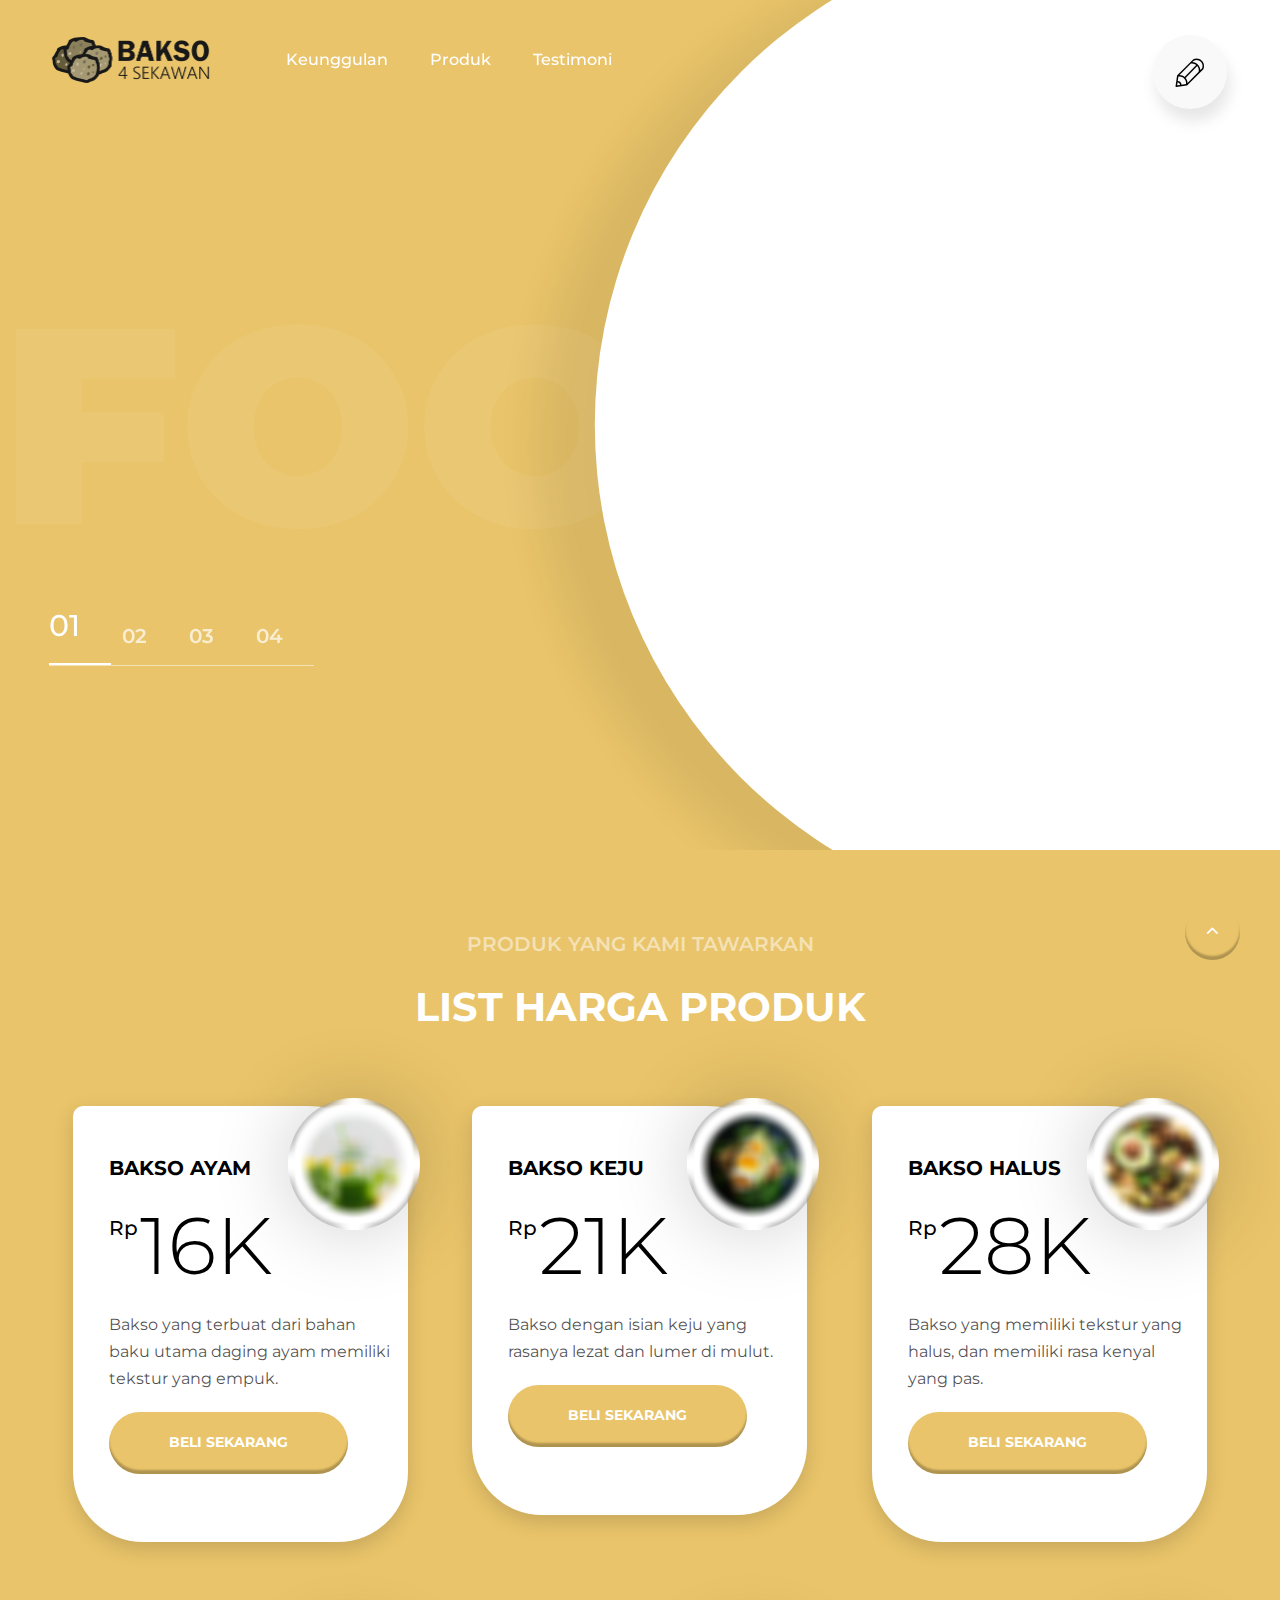
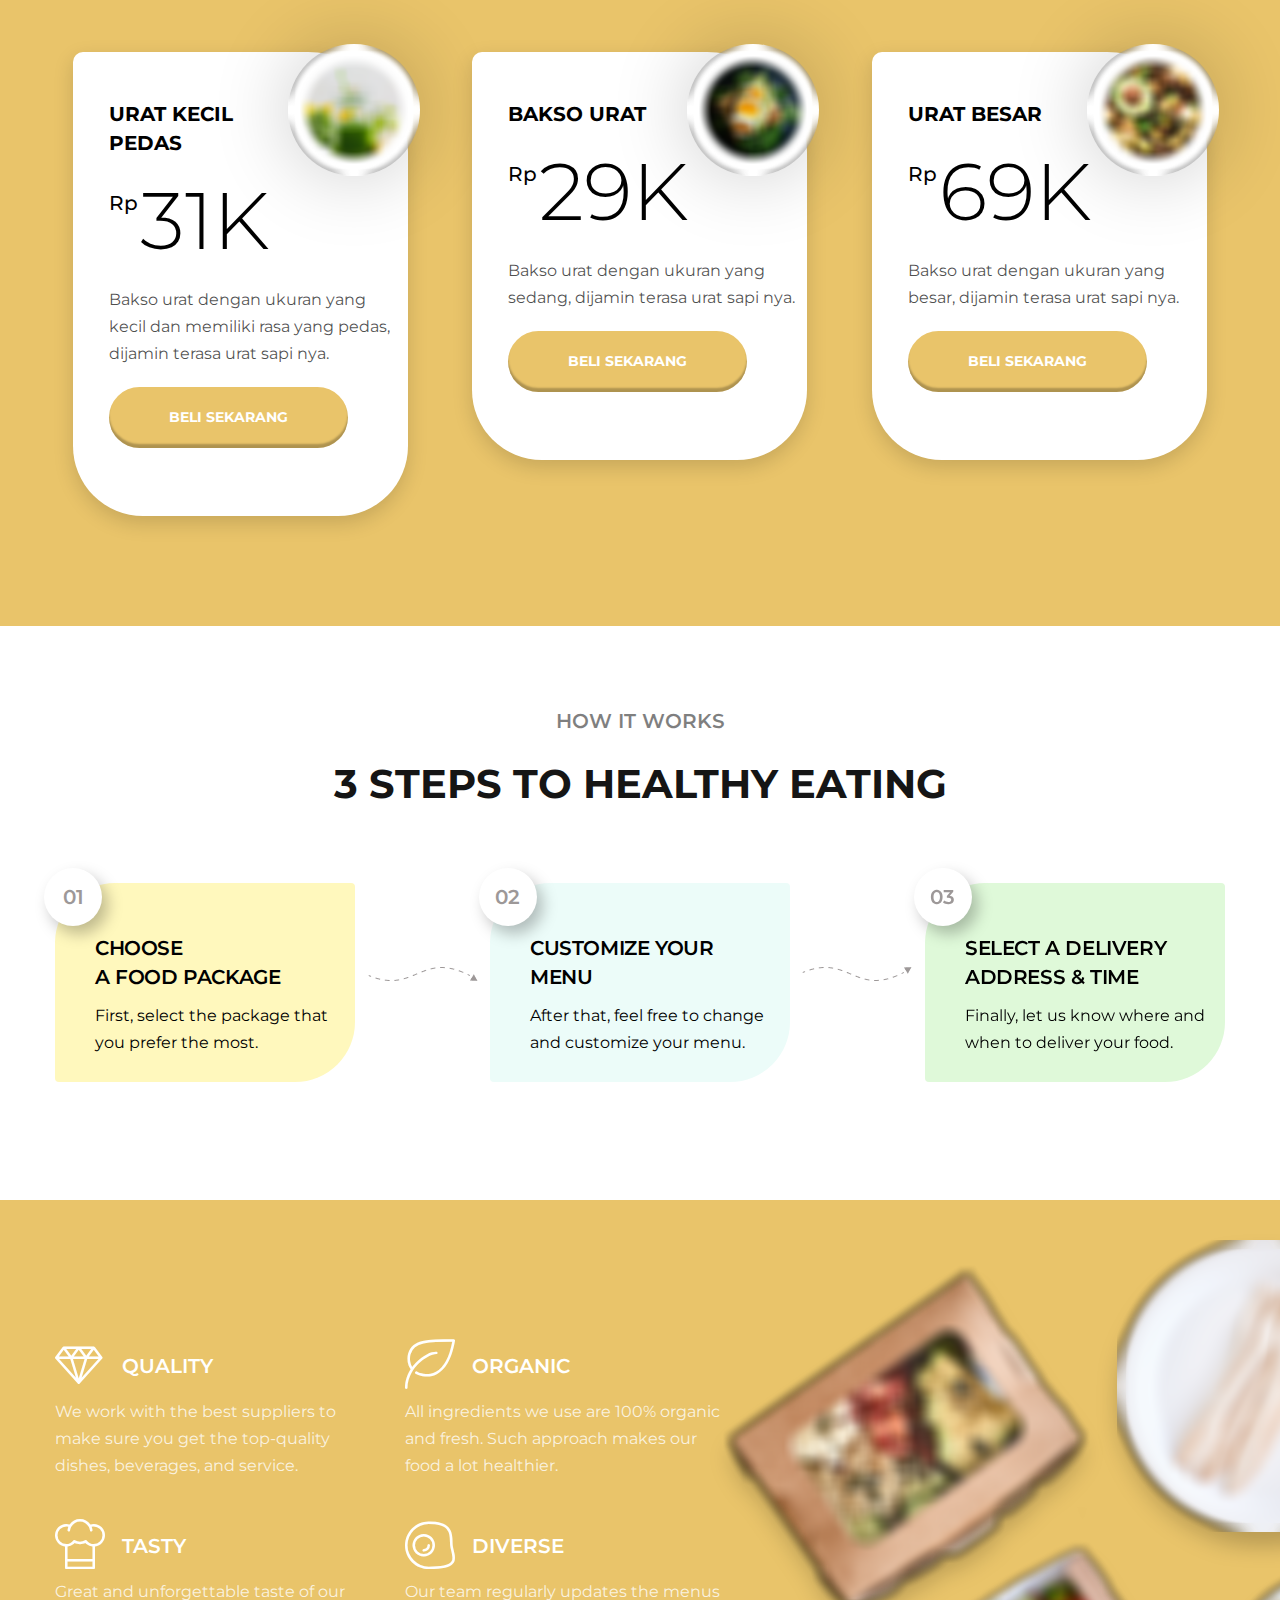
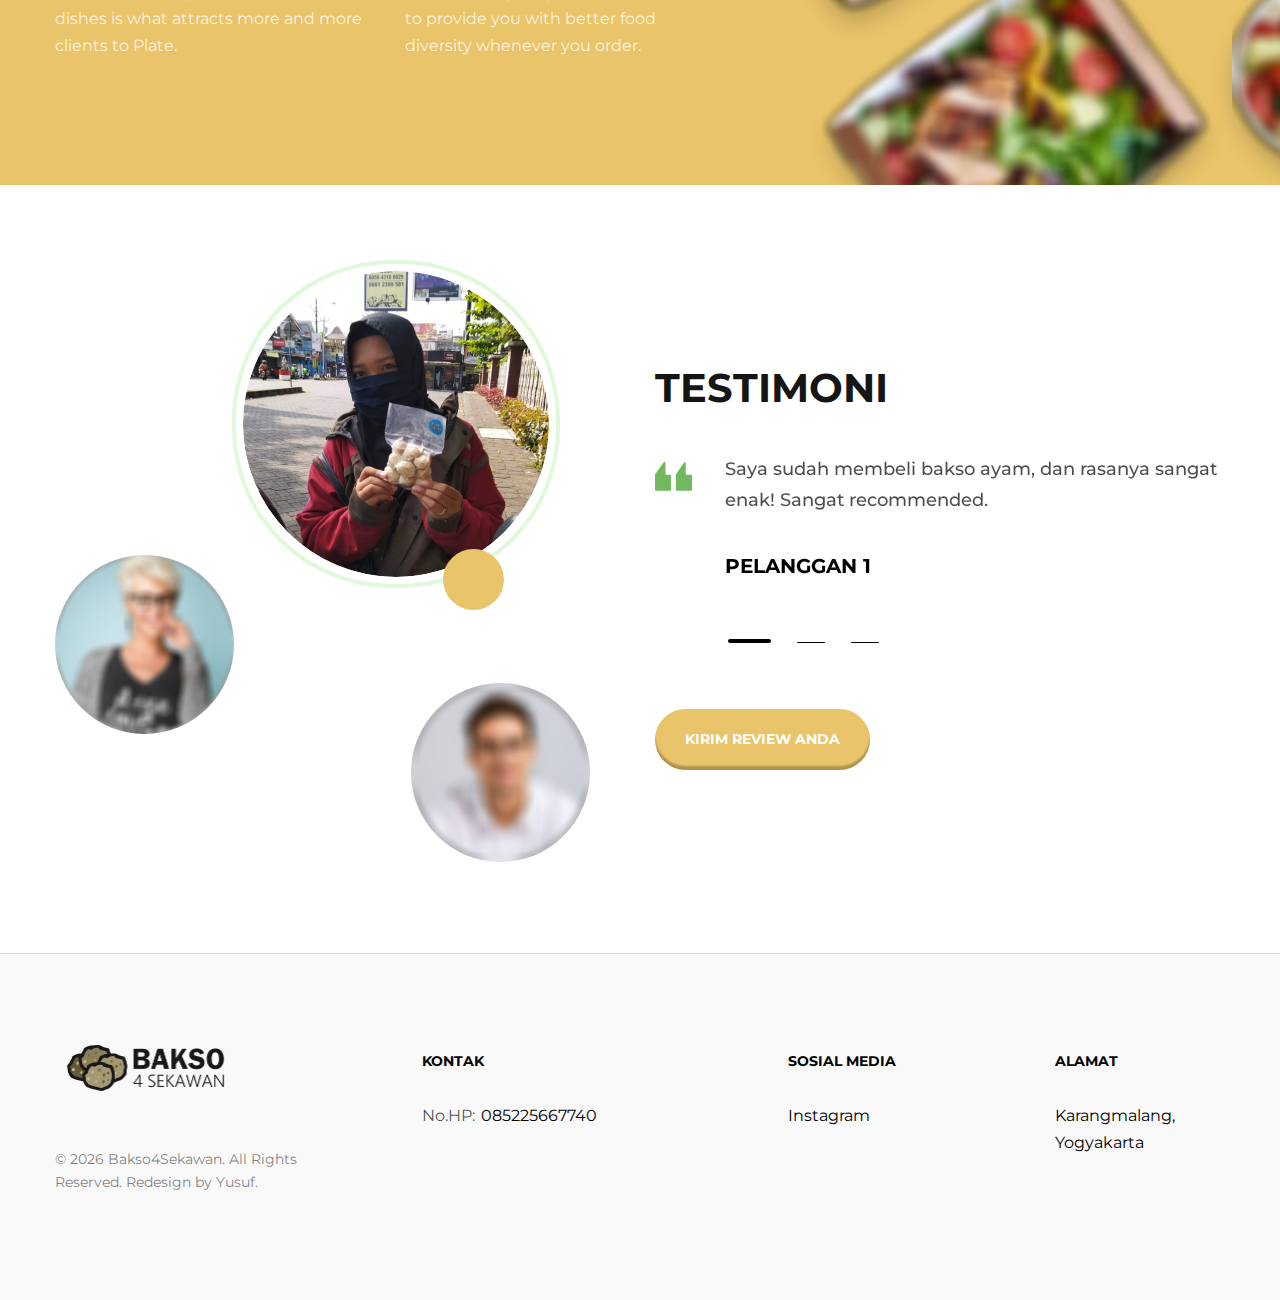
==== commit 71acf606: "tambah logo" ====
--- a/index.html
+++ b/index.html
@@ -363,7 +363,7 @@
                     <h3 class="quote-classic-name">Pelanggan 3</h3>
                   </div>
                 </div>
-              </div><a class="button button-primary button-sm" href="https://bakso4sekawan.store/mt.html">Send Your Review</a>
+              </div><a class="button button-primary button-sm" href="https://bakso4sekawan.store/mt.html">Kirim Review Anda</a>
             </div>
           </div>
         </div>
@@ -375,7 +375,7 @@
           <div class="row row-50 justify-content-between">
             <div class="col-xl-3 col-md-6">
               <!--Brand--><a class="brand" href="index.html"><img class="brand-logo-dark" src="images/logo-default-363x100.png" alt="" width="181" height="50"/><img class="brand-logo-light" src="images/logo-inverse-363x100.png" alt="" width="181" height="50"/></a>
-              <p class="rights"><span>&copy;&nbsp;</span><span class="copyright-year"></span><span>&nbsp;</span><span>Plate</span><span>.&nbsp;All Rights Reserved. Design by Zemez</span></p>
+              <p class="rights"><span>&copy;&nbsp;</span><span class="copyright-year"></span><span>&nbsp;</span><span>Bakso4Sekawan</span><span>.&nbsp;All Rights Reserved. Redesign by Yusuf.</span></p>
             </div>
             <div class="col-xl-3 col-md-6">
               <p class="footer-classic-title">Kontak</p>
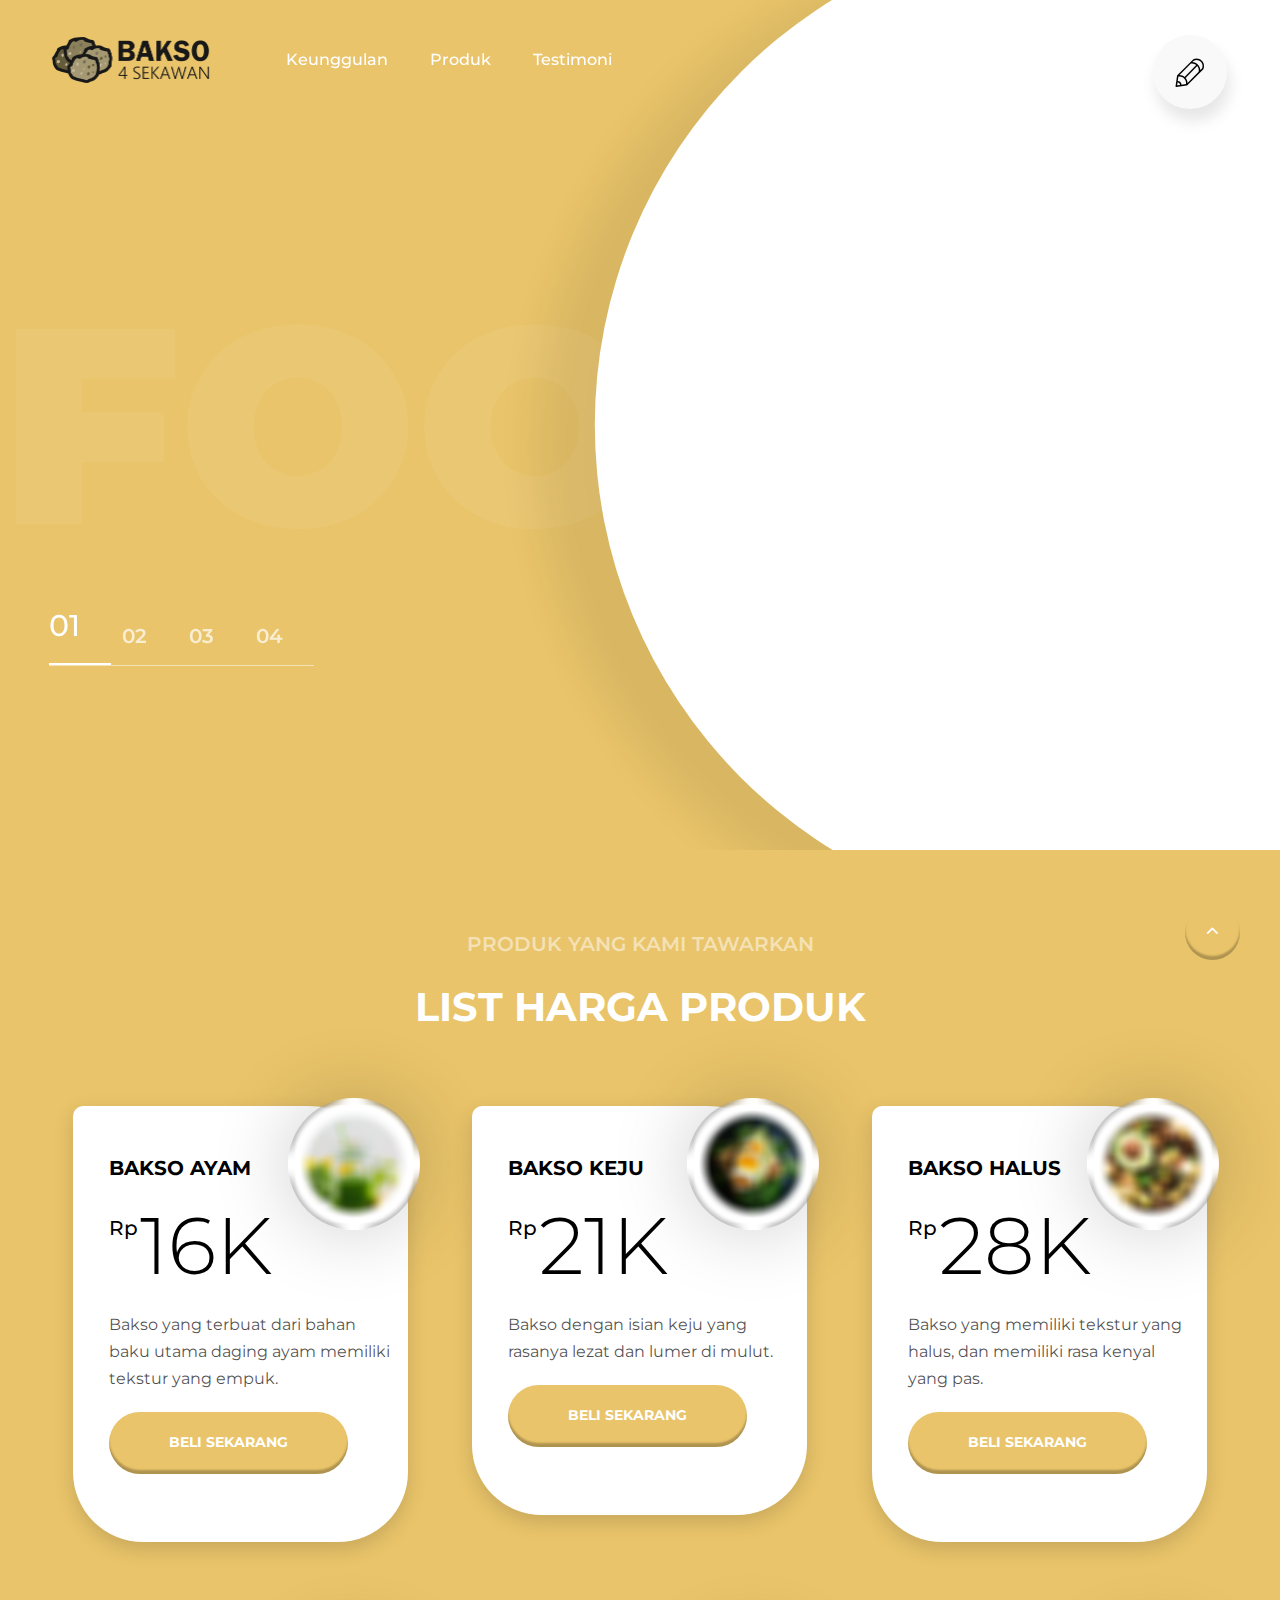
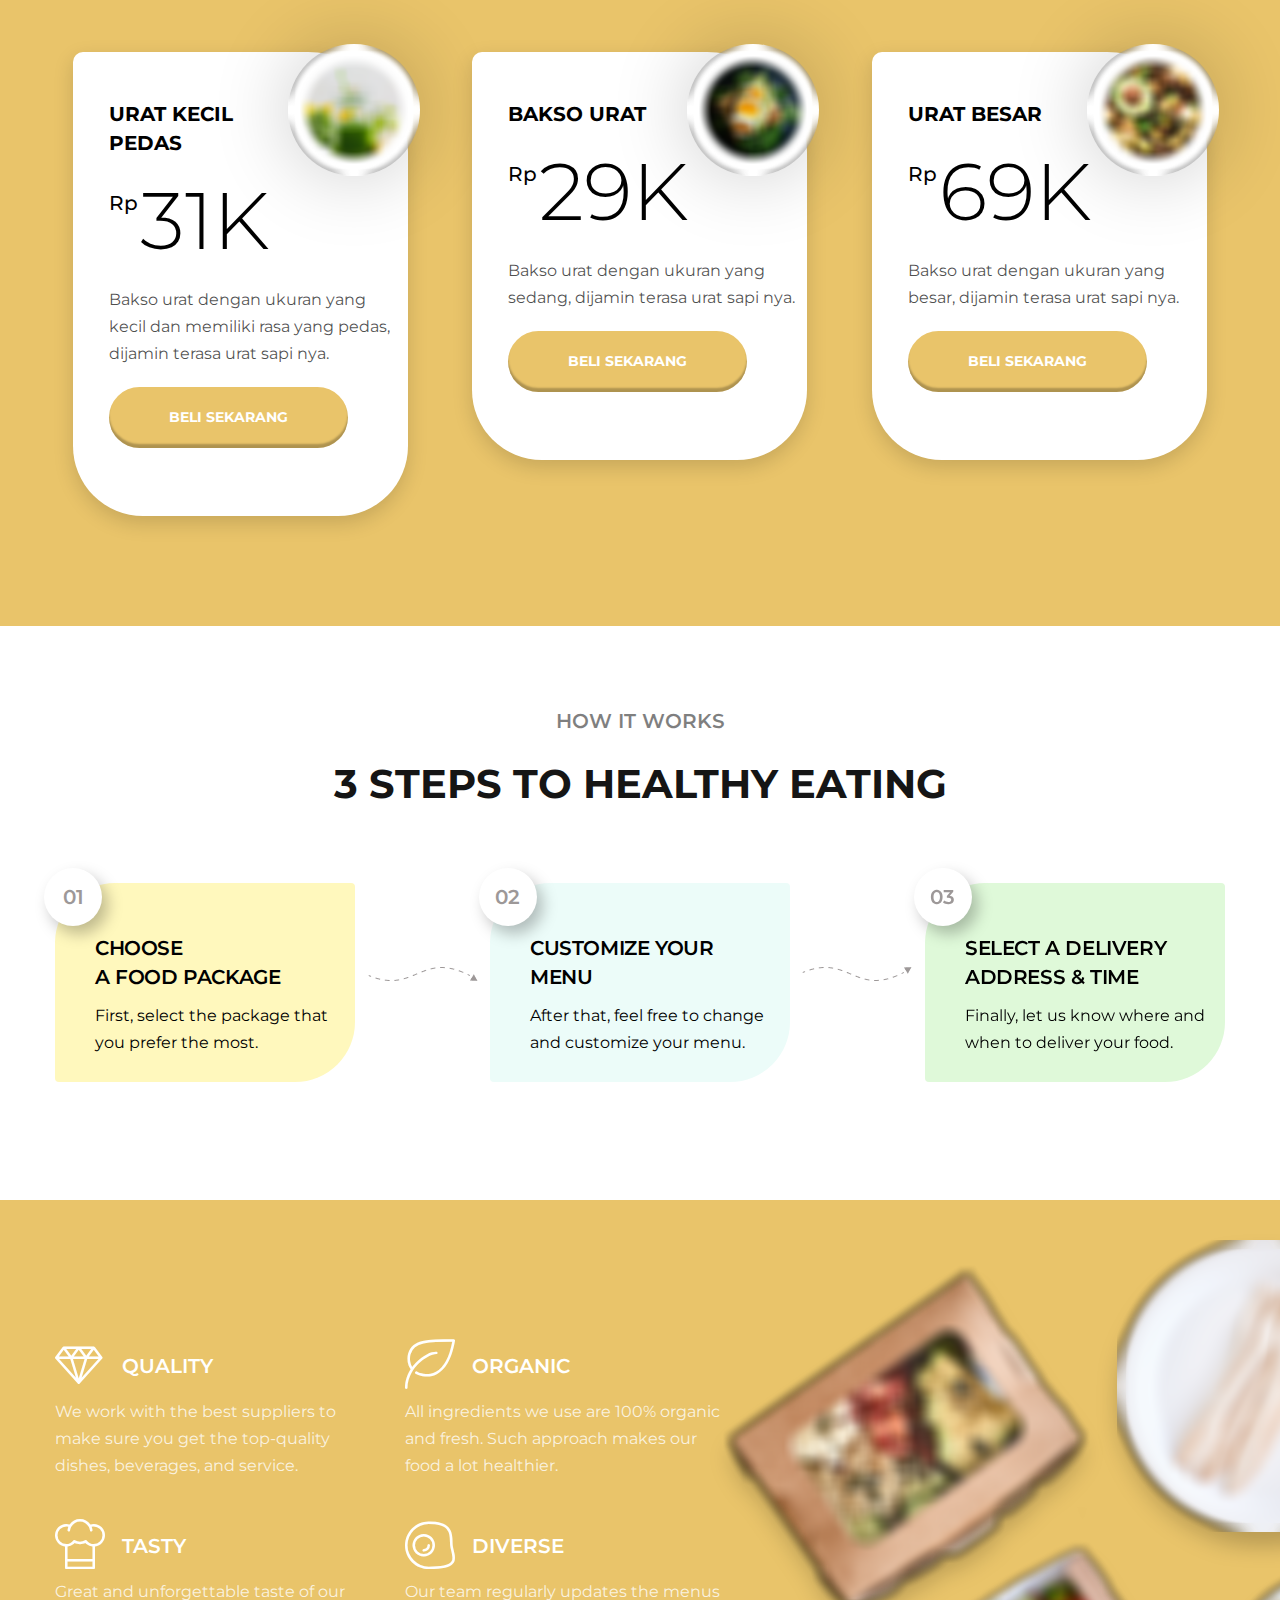
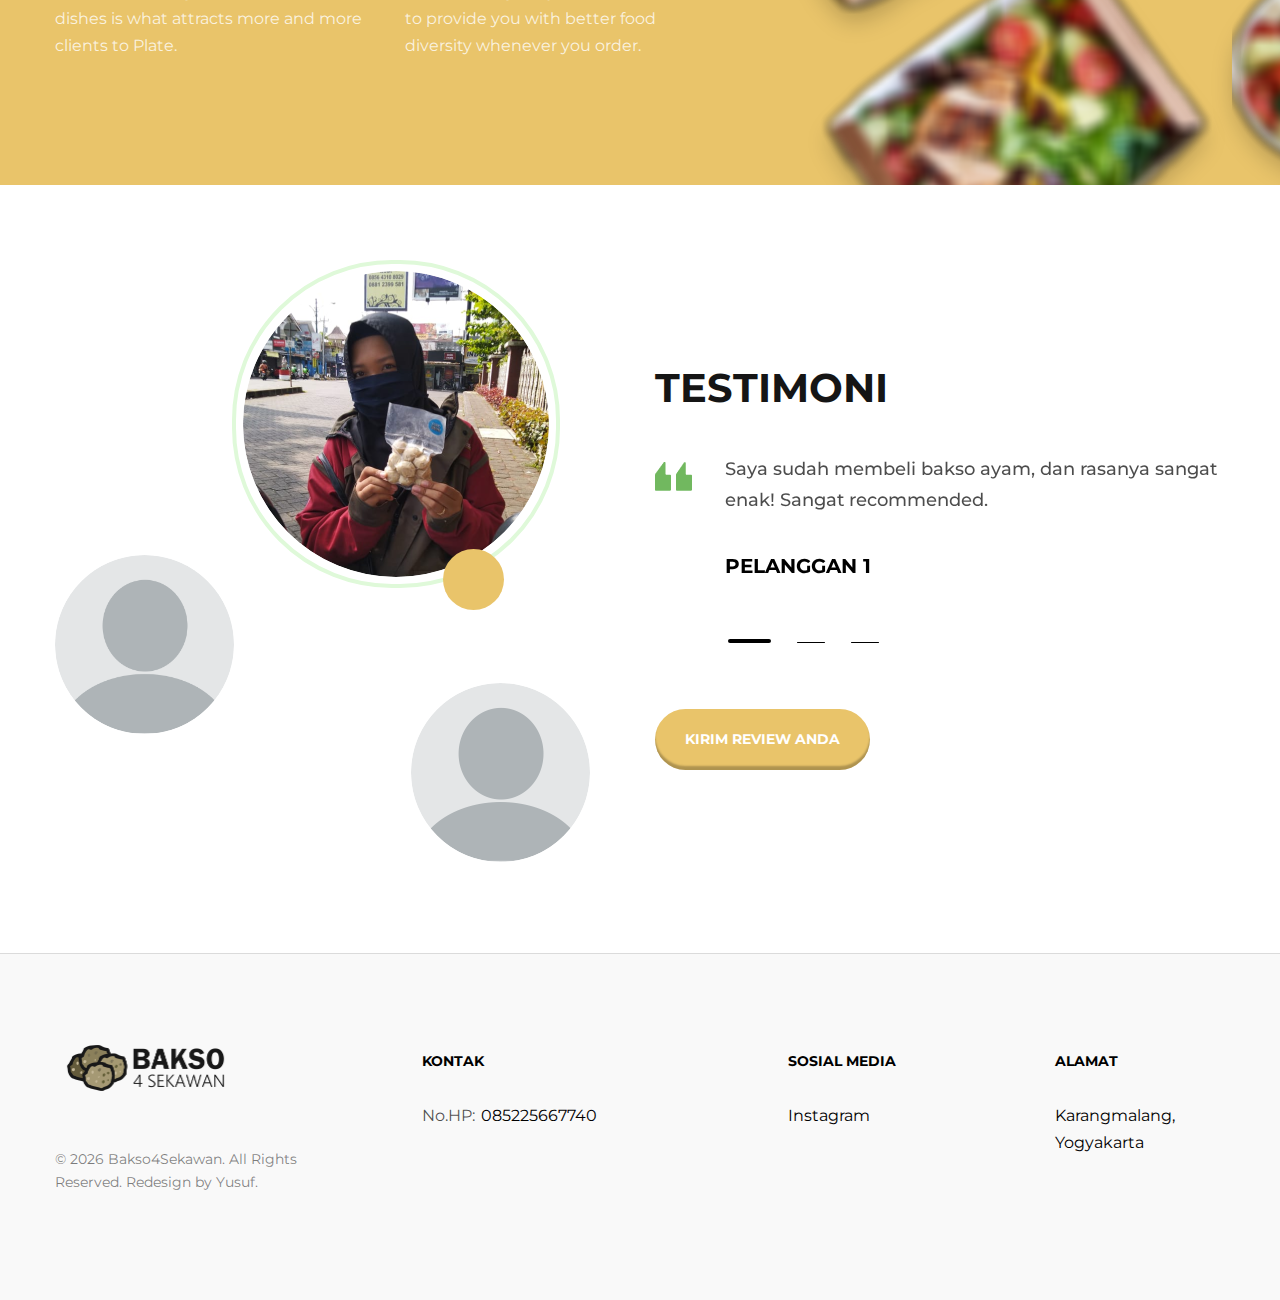
==== commit ec5da455: "tambah icon" ====
--- a/index.html
+++ b/index.html
@@ -5,7 +5,7 @@
     <meta charset="utf-8">
     <meta name="viewport" content="width=device-width, height=device-height, initial-scale=1.0">
     <meta http-equiv="X-UA-Compatible" content="IE=edge">
-    <link rel="icon" href="images/favicon.ico" type="image/x-icon">
+    <link rel="icon" href="images/favicon.png" type="image/x-icon">
     <link rel="stylesheet" type="text/css" href="//fonts.googleapis.com/css?family=Montserrat:300,400,500,600,700,900">
     <link rel="stylesheet" href="css/bootstrap.css">
     <link rel="stylesheet" href="css/fonts.css">
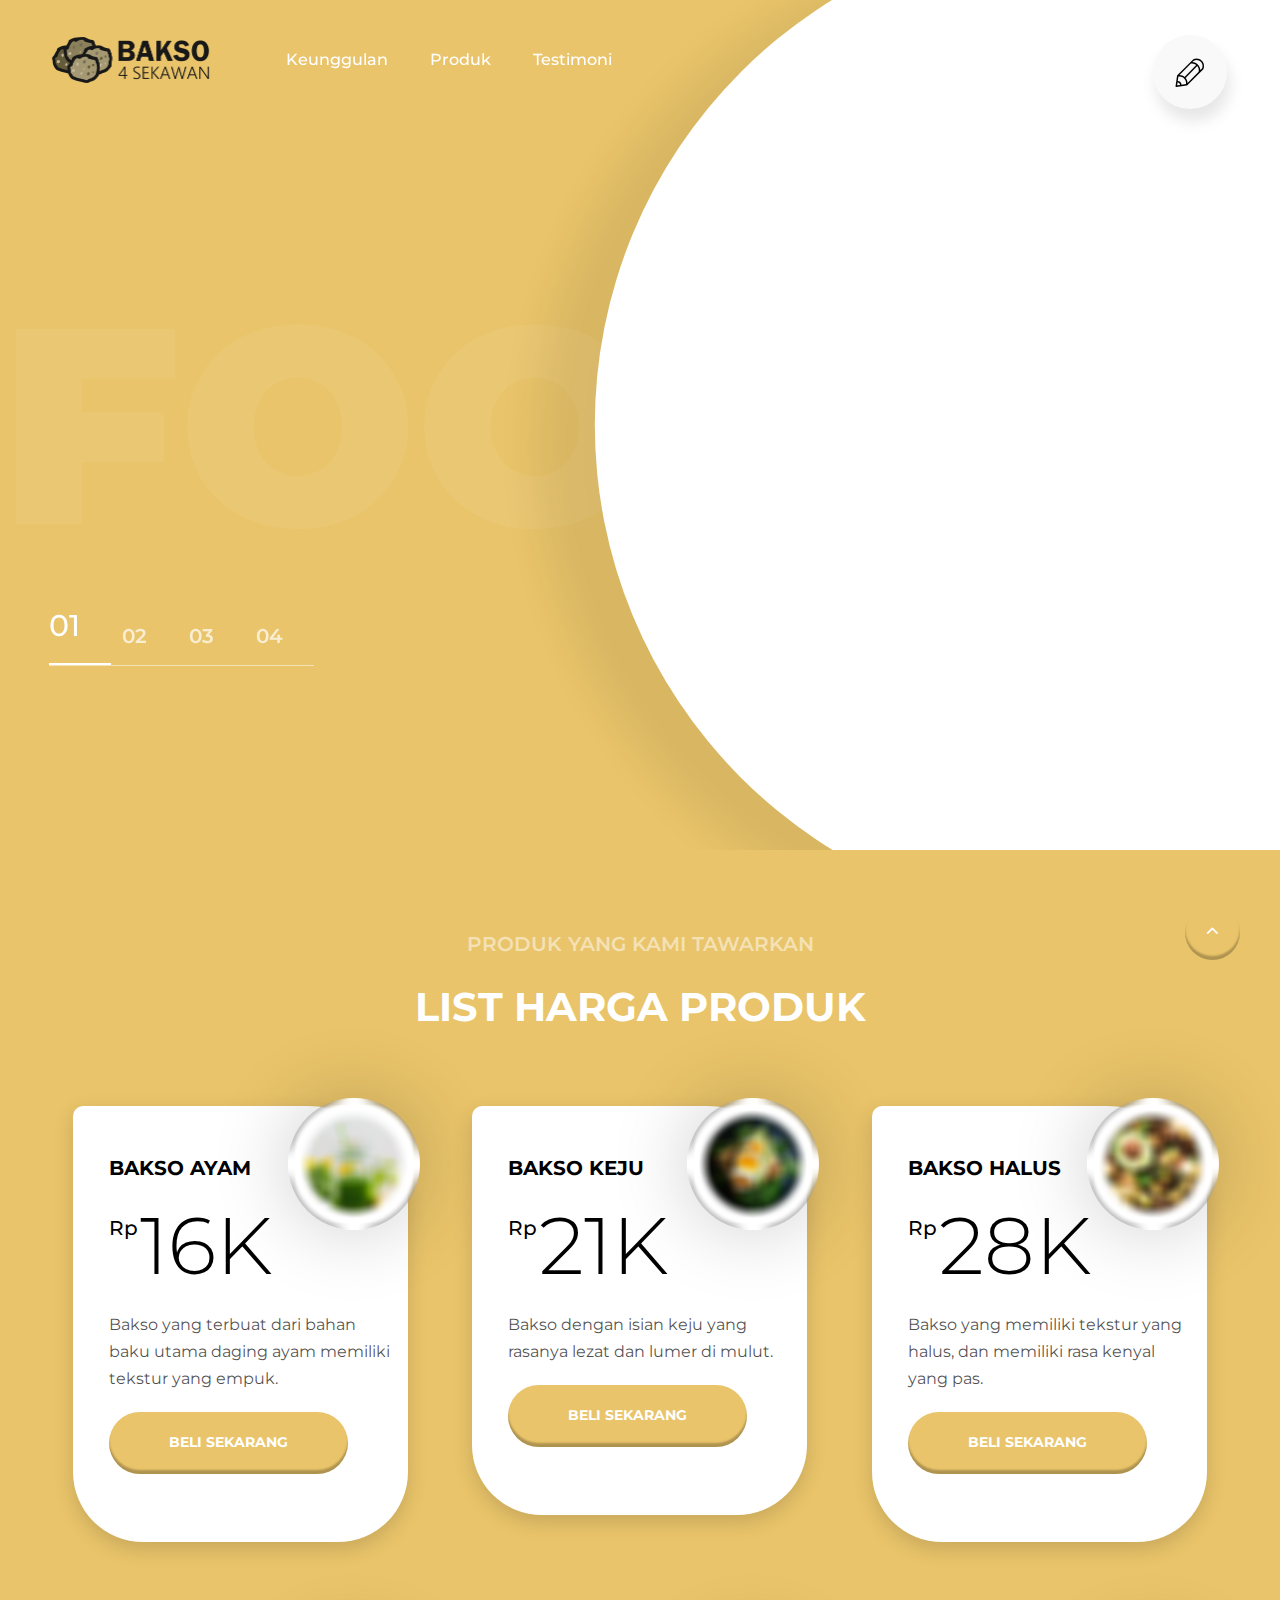
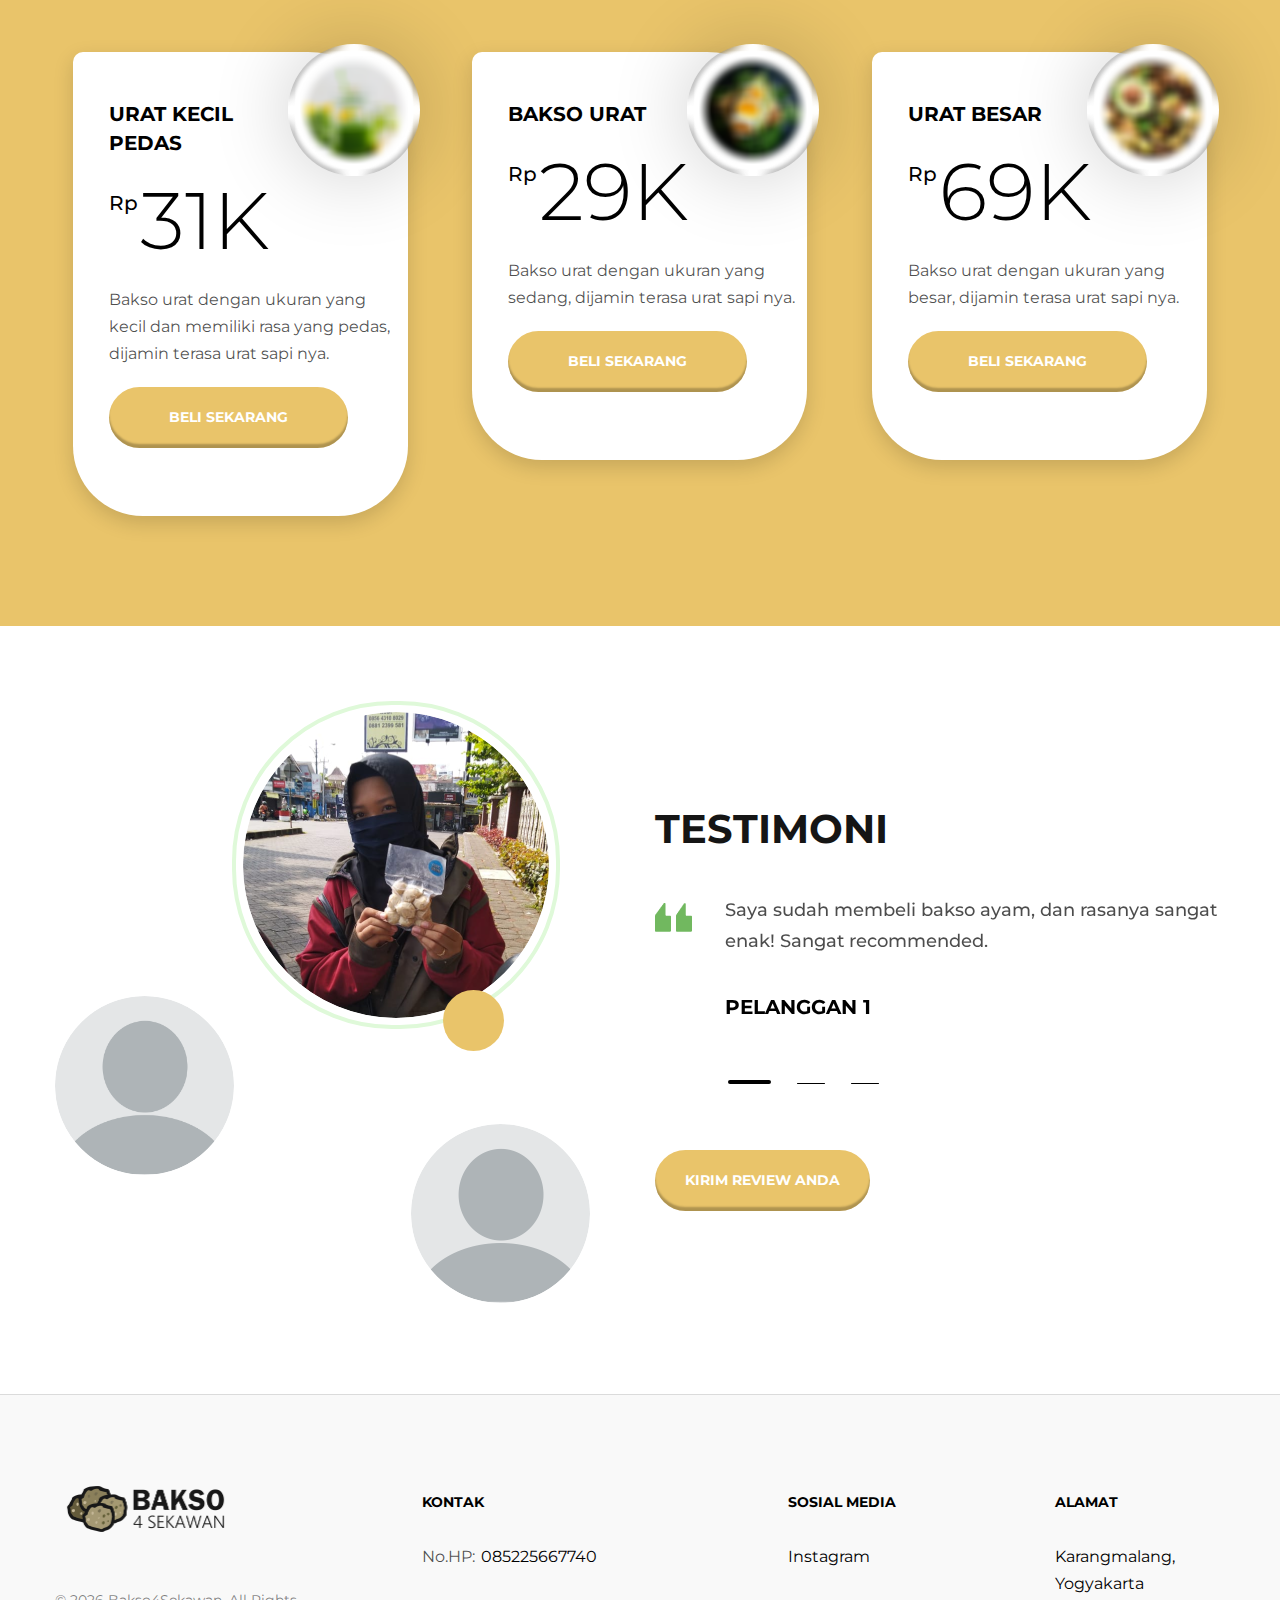
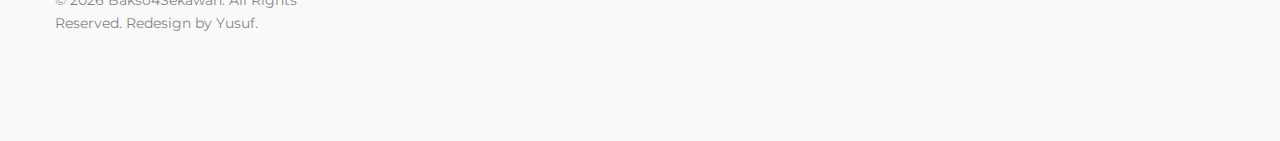
==== commit 64ddd6fd: "Update index.html" ====
--- a/index.html
+++ b/index.html
@@ -241,95 +241,9 @@
         </div>
       </section>
 
-      <!-- How it Works-->
-      <section class="section novi-bg novi-bg-img section-md-2 bg-default">
-        <div class="container">
-          <div class="text-center">
-            <h3>how it works</h3>
-            <h2>3 steps to healthy eating</h2>
-          </div>
-          <div class="row row-50 post-classic-counter justify-content-lg-between justify-content-center">
-            <div class="col-lg-4 col-sm-6">
-              <div class="post-classic novi-bg bg-secondary-1">
-                <h3 class="post-classic-title">choose <br> a food package</h3>
-                <p class="post-classic-text">First, select the package that you prefer the most.</p>
-              </div>
-            </div>
-            <div class="col-lg-4 col-sm-6">
-              <div class="post-classic novi-bg bg-secondary-2">
-                <h3 class="post-classic-title">customize your menu</h3>
-                <p class="post-classic-text">After that, feel free to change and customize your menu.</p>
-              </div>
-            </div>
-            <div class="col-lg-4 col-sm-6">
-              <div class="post-classic novi-bg bg-secondary-3">
-                <h3 class="post-classic-title">Select a delivery <br> address & time</h3>
-                <p class="post-classic-text">Finally, let us know where and when to deliver your food.</p>
-              </div>
-            </div>
-          </div>
-        </div>
-      </section>
-
-      <!-- Advantages-->
-      <section class="section novi-bg novi-bg-img section-custom section-lg bg-primary">
-        <div class="container">
-          <div class="row row-fix">
-            <div class="col-lg-7">
-              <div class="row row-40">
-                <div class="col-md-6">
-                  <div class="box-icon">
-                    <div class="box-icon-header">
-                      <div class="icon novi-icon icon-lg linearicons-diamond2"></div>
-                      <h3 class="box-icon-title">Quality</h3>
-                    </div>
-                    <p class="box-icon-text">We work with the best suppliers to make sure you get the top-quality dishes, beverages, and service.</p>
-                  </div>
-                </div>
-                <div class="col-md-6">
-                  <div class="box-icon">
-                    <div class="box-icon-header">
-                      <div class="icon novi-icon icon-lg linearicons-leaf"></div>
-                      <h3 class="box-icon-title">organic</h3>
-                    </div>
-                    <p class="box-icon-text">All ingredients we use are 100% organic and fresh. Such approach makes our food a lot healthier.</p>
-                  </div>
-                </div>
-                <div class="col-md-6">
-                  <div class="box-icon">
-                    <div class="box-icon-header">
-                      <div class="icon novi-icon icon-lg linearicons-chef"></div>
-                      <h3 class="box-icon-title">tasty</h3>
-                    </div>
-                    <p class="box-icon-text">Great and unforgettable taste of our dishes is what attracts more and more clients to Plate.</p>
-                  </div>
-                </div>
-                <div class="col-md-6">
-                  <div class="box-icon">
-                    <div class="box-icon-header">
-                      <div class="icon novi-icon icon-lg linearicons-egg2"></div>
-                      <h3 class="box-icon-title">Diverse</h3>
-                    </div>
-                    <p class="box-icon-text">Our team regularly updates the menus to provide you with better food diversity whenever you order.</p>
-                  </div>
-                </div>
-              </div>
-            </div>
-          </div>
-        </div>
-        <div class="box-custom-3">
-          <div class="box-custom-3-img-wrap"><img src="images/home-01-382x375.png" alt="" width="382" height="187"/>
-          </div>
-          <div class="box-custom-3-img-wrap"><img src="images/home-02-293x293.png" alt="" width="293" height="146"/>
-          </div>
-          <div class="box-custom-3-img-wrap"><img src="images/home-03-461x407.png" alt="" width="461" height="203"/>
-          </div>
-          <div class="box-custom-3-img-wrap"><img src="images/home-04-191x191.png" alt="" width="191" height="95"/>
-          </div>
-        </div>
-      </section>
-
-      <!-- Testimonials-->
+          
+
+            <!-- Testimonials-->
       <section class="section novi-bg novi-bg-img section-md-3 bg-default" id="testimoni">
         <div class="container">
           <div class="row row-40 align-items-center">
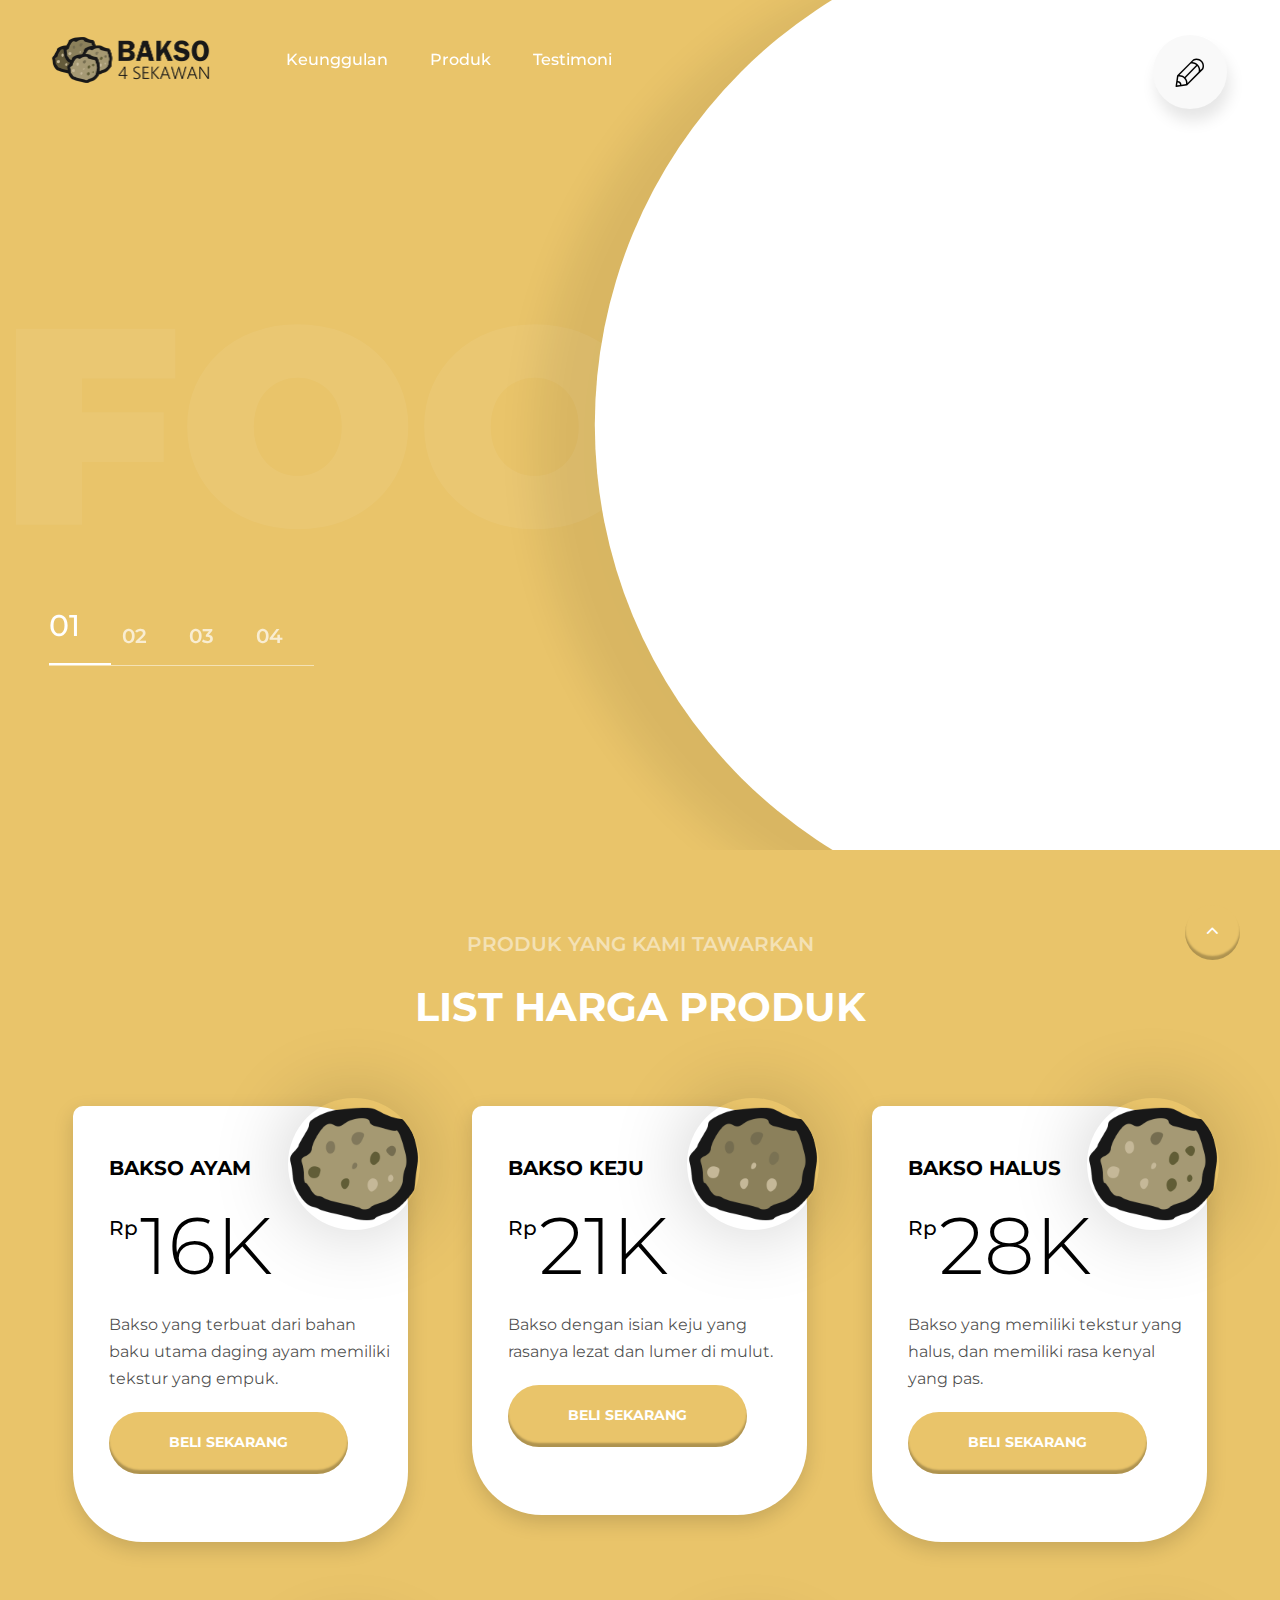
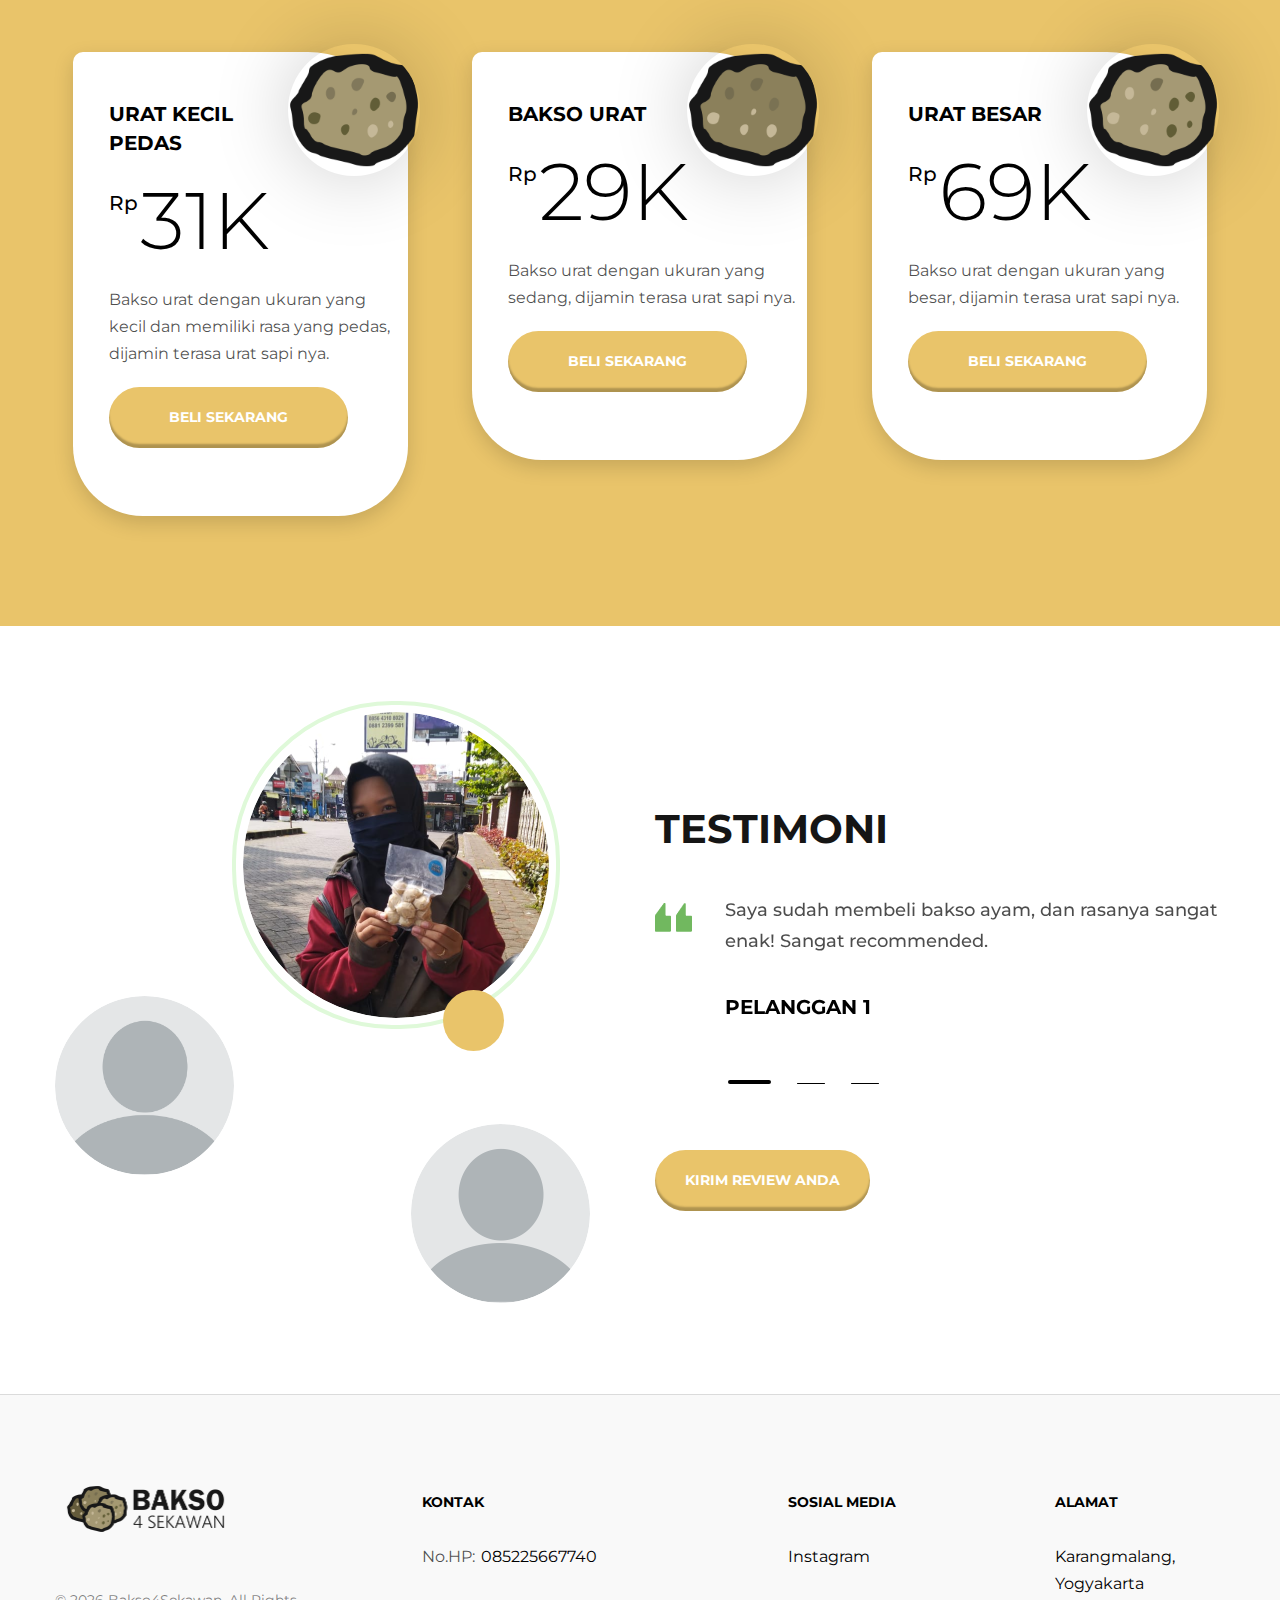
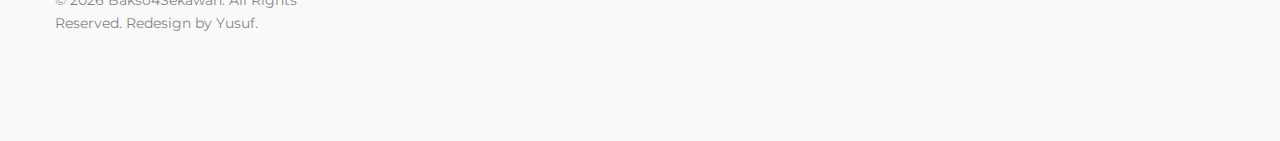
==== commit f8e82876: "Update index.html" ====
--- a/index.html
+++ b/index.html
@@ -243,7 +243,7 @@
 
           
 
-            <!-- Testimonials-->
+      <!-- Testimonials-->
       <section class="section novi-bg novi-bg-img section-md-3 bg-default" id="testimoni">
         <div class="container">
           <div class="row row-40 align-items-center">
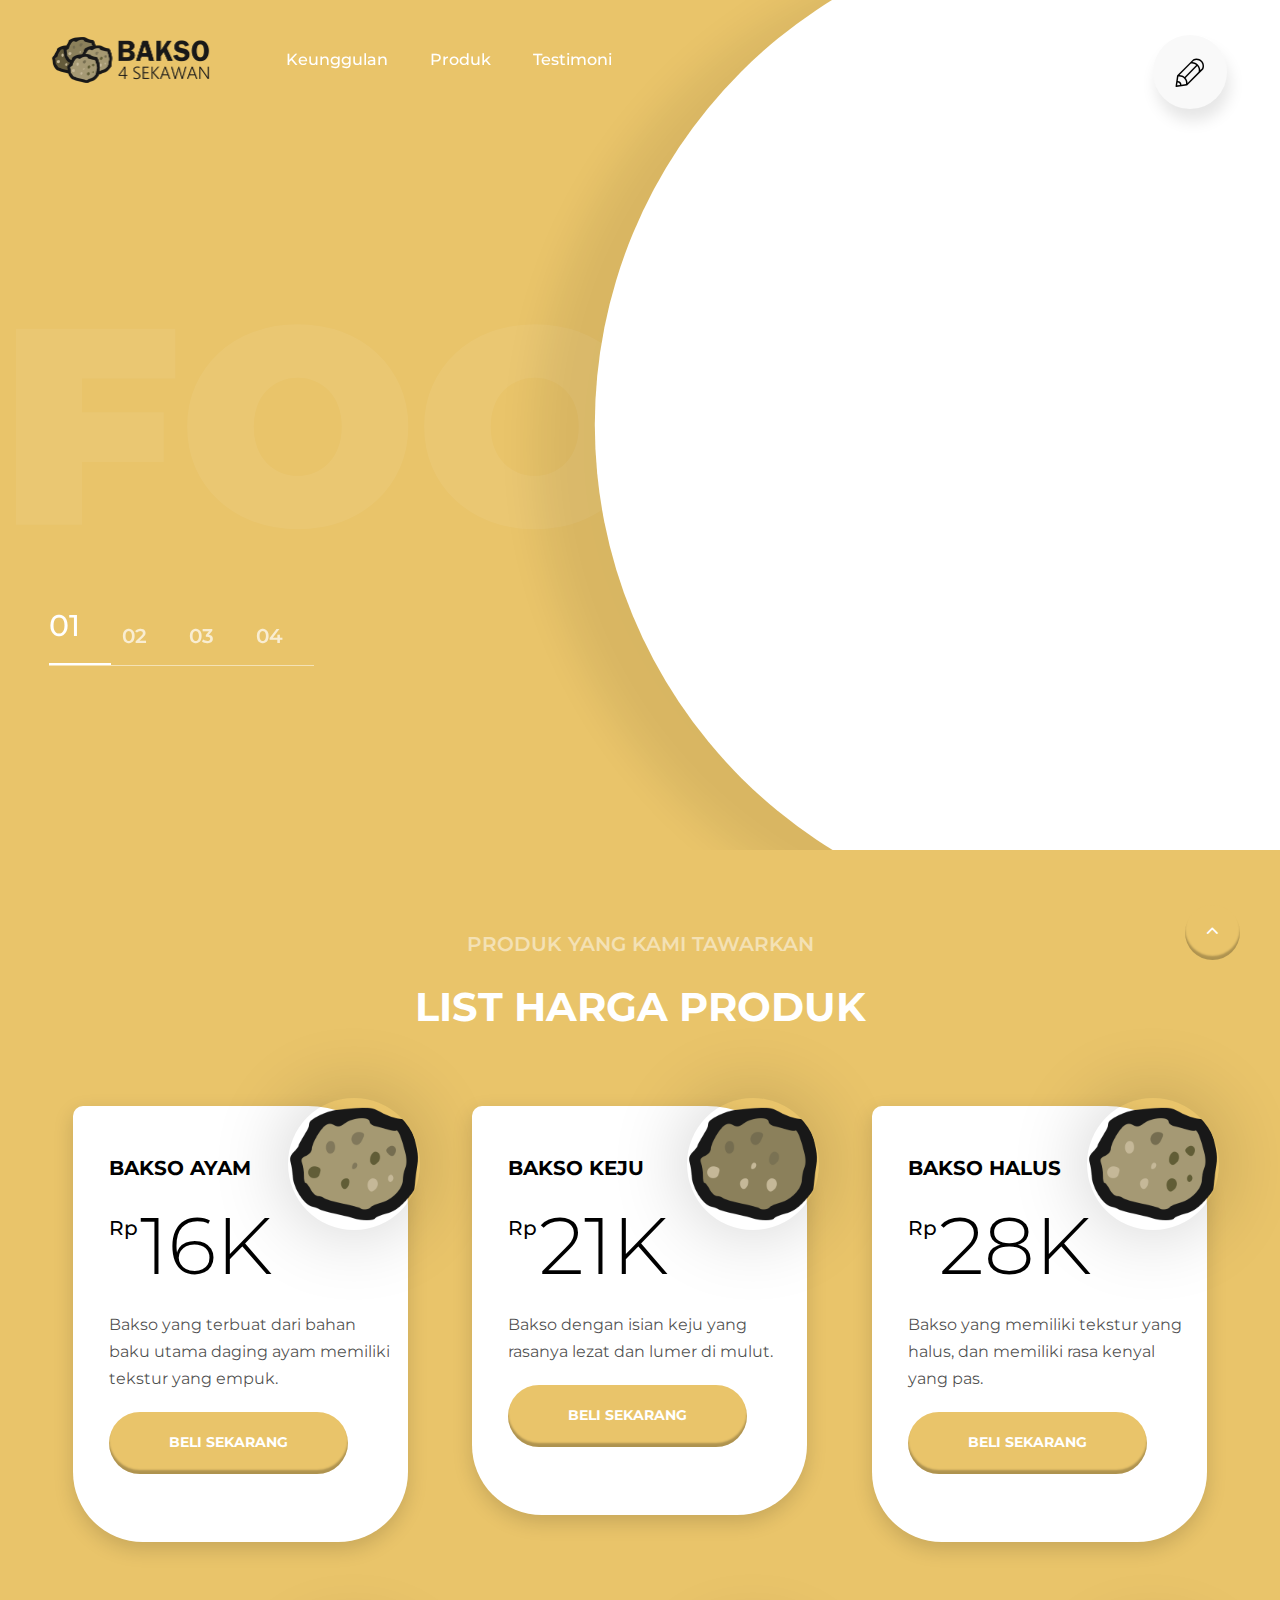
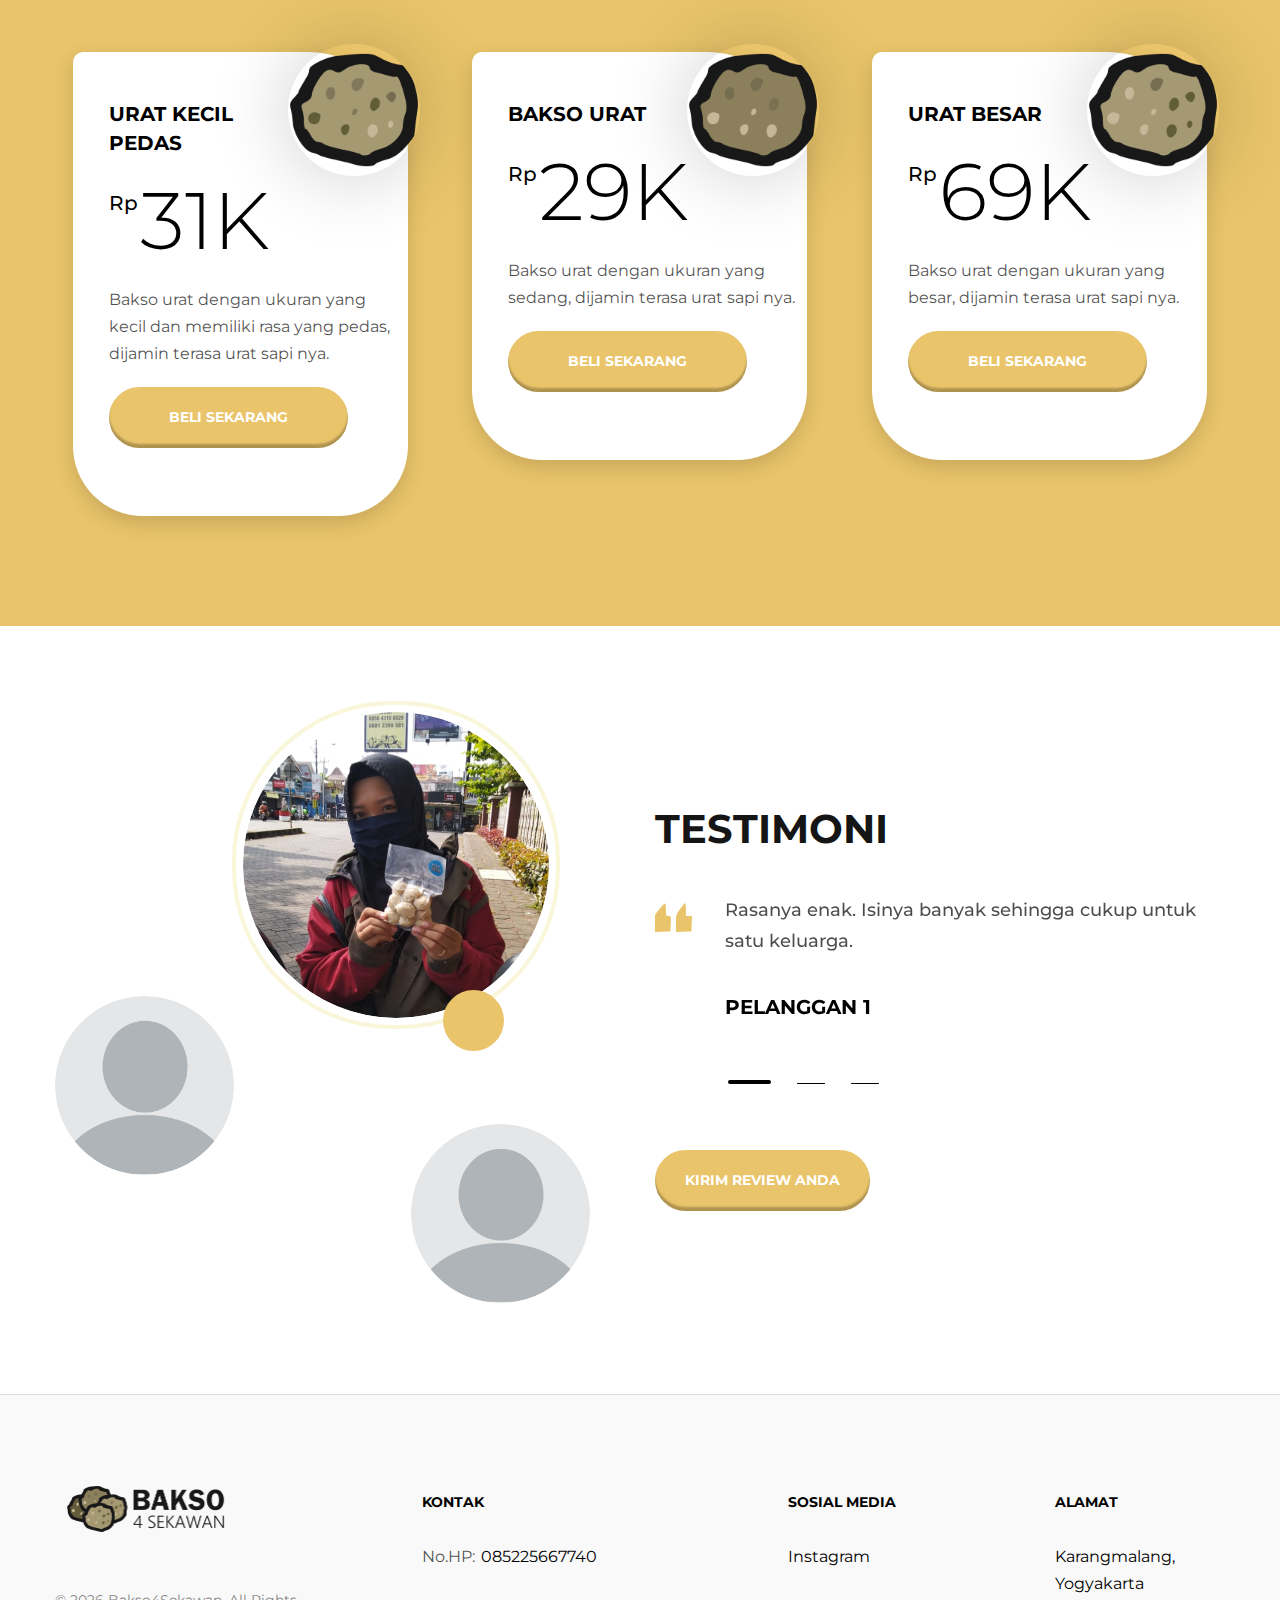
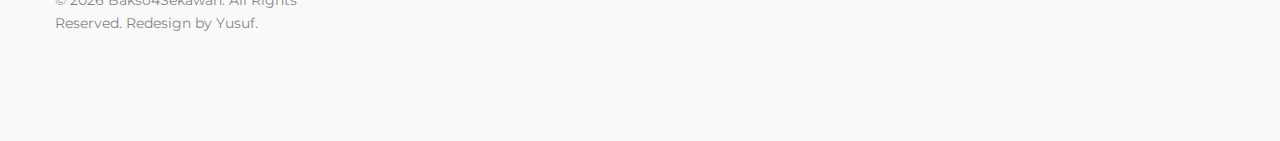
==== commit f2354048: "Update index.html" ====
--- a/index.html
+++ b/index.html
@@ -265,7 +265,7 @@
                 </div>
                 <div class="owl-carousel owl-carousel-classic" data-items="1" data-dots="true" data-loop="false" data-autoplay="false" data-mouse-drag="false" data-dots-custom="#owl-pagination-custom">
                   <div class="quote-classic">
-                    <p class="big">Saya sudah membeli bakso ayam, dan rasanya sangat enak! Sangat recommended.</p>
+                    <p class="big">Rasanya enak. Isinya banyak sehingga cukup untuk satu keluarga.</p>
                     <h3 class="quote-classic-name">Pelanggan 1</h3>
                   </div>
                   <div class="quote-classic">
--- a/css/style.css
+++ b/css/style.css
@@ -5521,7 +5521,7 @@
 	left: 10px;
 	right: 10px;
 	bottom: 10px;
-	border: 4px solid #DFF9D9;
+	border: 4px solid #f9f6d9;
 	border-radius: 10em;
 	transition: all 0.3s;
 }
